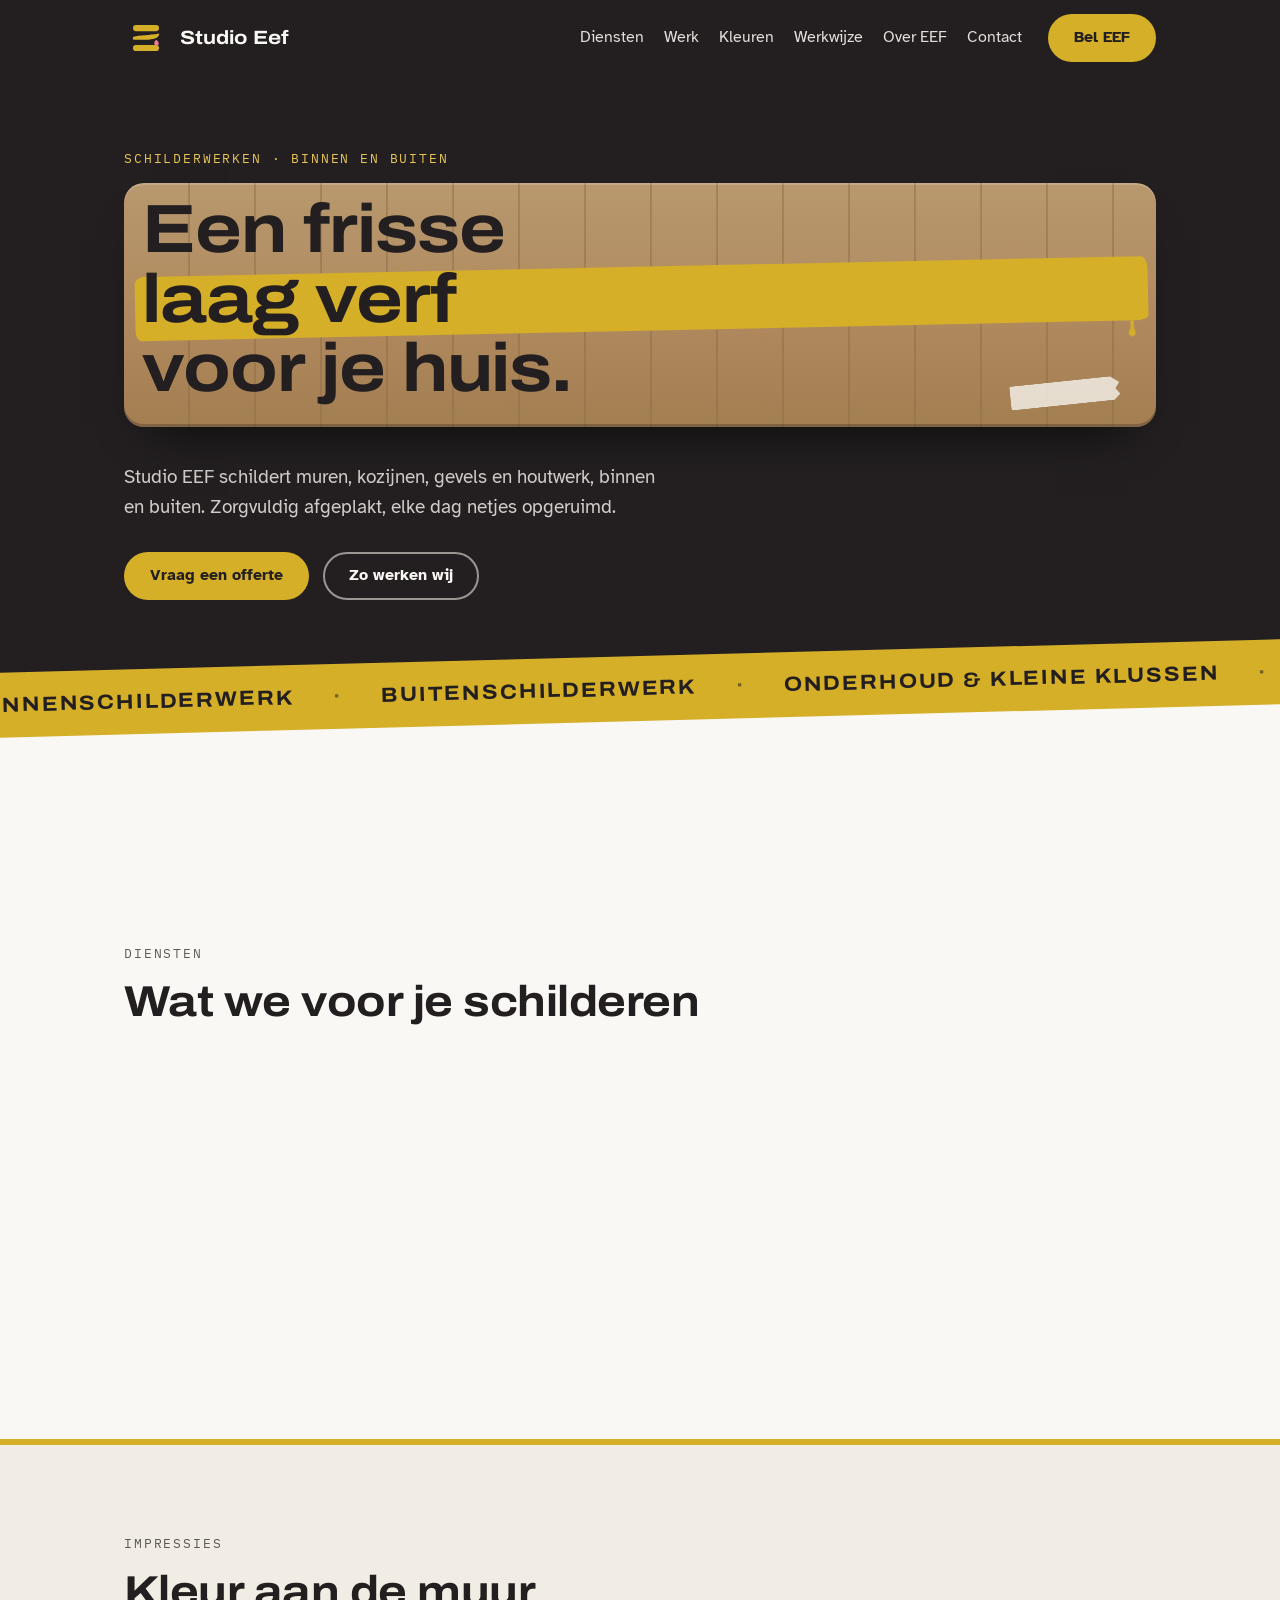
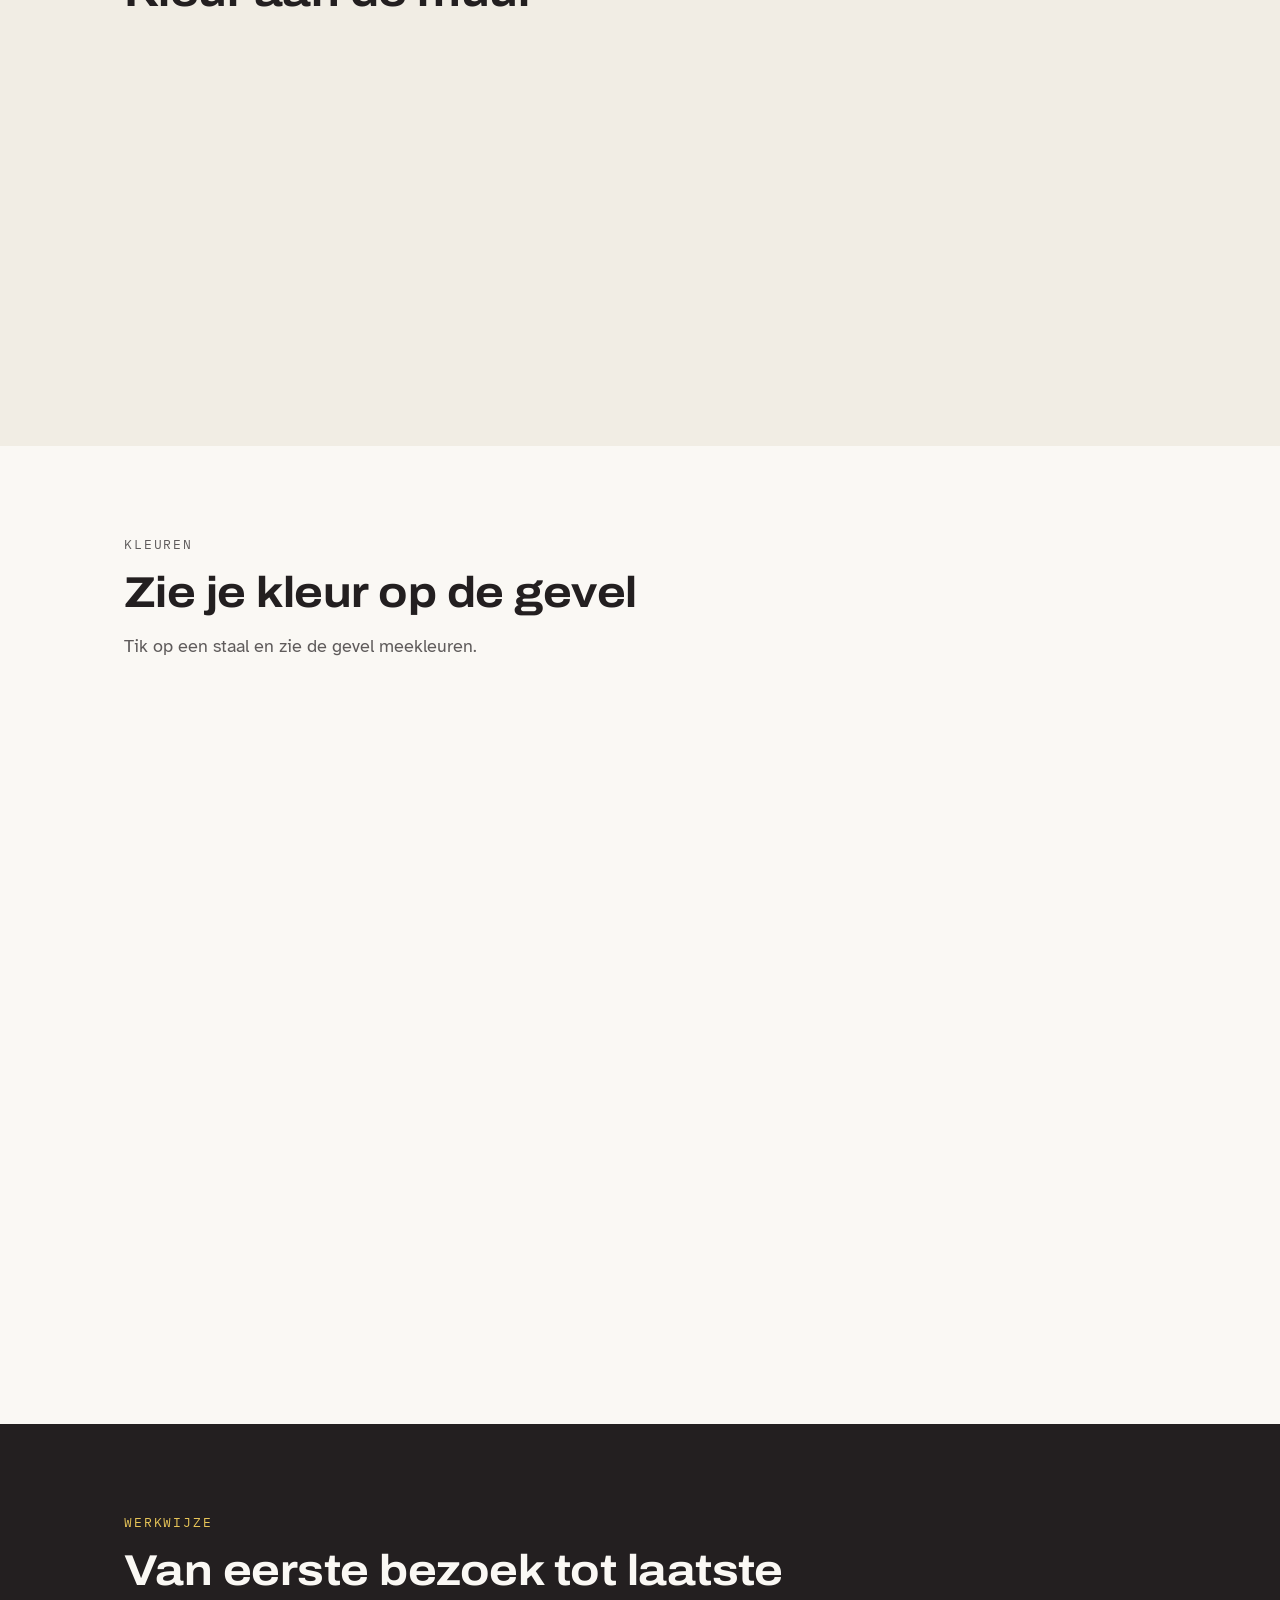
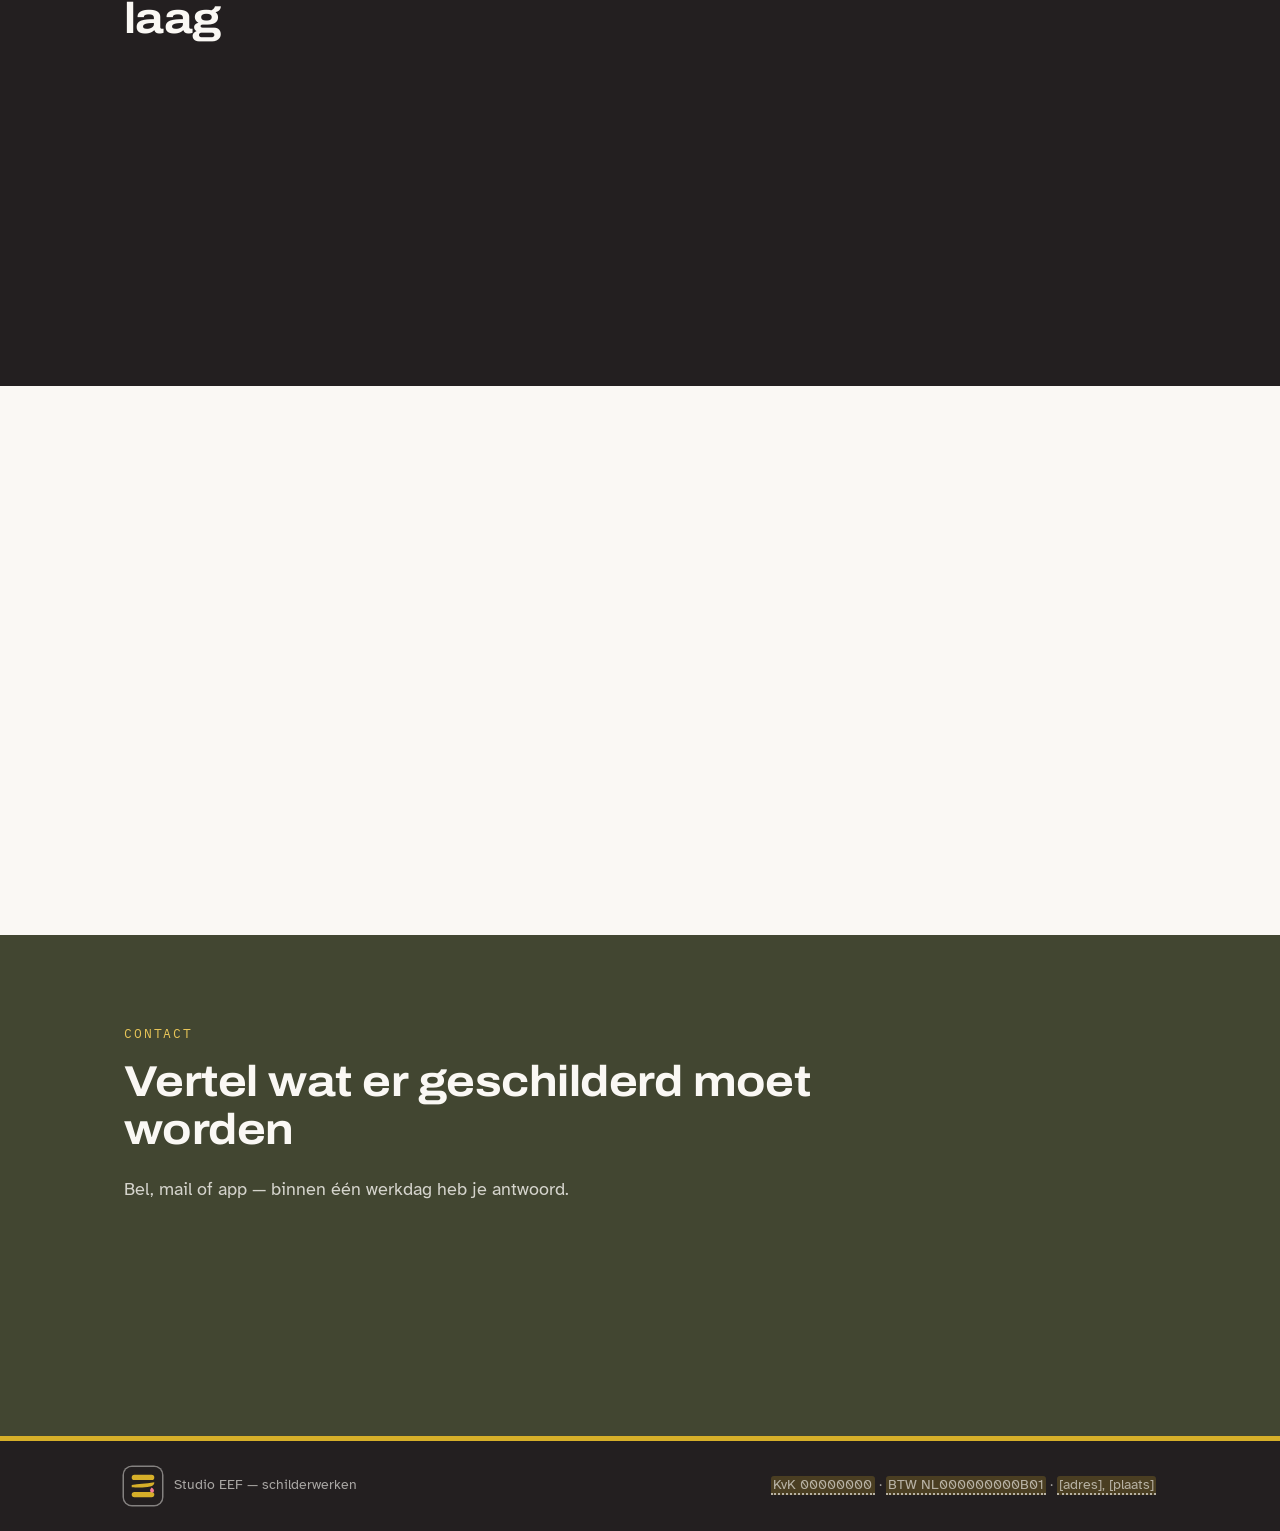
==== index.html @ 57bd441c "Site v2 'Verse verf' (deploy van site/)" ====
﻿<!DOCTYPE html>
<html lang="nl">
<head>
<meta charset="UTF-8">
<meta name="viewport" content="width=device-width, initial-scale=1.0">
<title>Studio EEF — Schilderwerken binnen en buiten</title>
<meta name="description" content="Studio EEF schildert binnen- en buitenschilderwerk en doet onderhoudsklussen. Zorgvuldig afgeplakt, netjes opgeleverd. Vraag een offerte.">
<meta name="theme-color" content="#231F20">
<!-- TODO: placeholdergegevens in de schema.org-data vervangen zodra bekend:
     telephone (+31612345678), email (hallo@studio-eef.nl) en url (www.studio-eef.nl) -->
<script type="application/ld+json">
{
  "@context": "https://schema.org",
  "@type": "PaintingContractor",
  "name": "Studio EEF",
  "description": "Binnen- en buitenschilderwerk en onderhoudsklussen voor je woning.",
  "url": "https://www.studio-eef.nl",
  "telephone": "+31612345678",
  "email": "hallo@studio-eef.nl",
  "areaServed": "NL"
}
</script>
<link rel="icon" type="image/svg+xml" href="assets/favicon.svg">
<link rel="preconnect" href="https://fonts.googleapis.com">
<link rel="preconnect" href="https://fonts.gstatic.com" crossorigin>
<link href="https://fonts.googleapis.com/css2?family=Archivo:wdth,wght@75..125,600;75..125,700&family=Atkinson+Hyperlegible:wght@400;700&family=IBM+Plex+Mono:wght@400;500&display=swap" rel="stylesheet">
<link rel="stylesheet" href="css/style.css">
<script>
/* Bepaalt vóór de eerste paint hoe de hero-signature gaat afspelen:
   geen data-hero = reduced-motion of geen JS → direct de geschilderde eindstand. */
(function () {
  try {
    document.documentElement.classList.add('js-reveal');
    if (window.matchMedia('(prefers-reduced-motion: reduce)').matches) { return; }
    var offsetPath = window.CSS && CSS.supports && CSS.supports('offset-path', 'path("M0 0 L10 10")');
    document.documentElement.setAttribute('data-hero', offsetPath ? 'css' : 'js');
  } catch (e) { /* stil blijven: eindstand tonen */ }
})();
</script>
</head>
<body>
<a class="skip" href="#diensten">Direct naar inhoud</a>

<header class="header">
  <div class="container header-inner">
    <a class="brand" href="#" aria-label="Studio Eef — home">
      <img class="brand-mark" src="assets/favicon.svg" alt="" width="44" height="44">
      <span class="brand-name">Studio Eef</span>
    </a>
    <nav class="nav" aria-label="Hoofdmenu">
      <a href="#diensten">Diensten</a>
      <a href="#werk">Werk</a>
      <a href="#kleuren">Kleuren</a>
      <a href="#werkwijze">Werkwijze</a>
      <a href="#over">Over EEF</a>
      <a href="#contact">Contact</a>
    </nav>
    <details class="menu">
      <summary>Menu<span class="menu-bars" aria-hidden="true"><span></span><span></span></span></summary>
      <nav class="menu-nav" aria-label="Mobiel menu">
        <a href="#diensten">Diensten</a>
        <a href="#werk">Werk</a>
        <a href="#kleuren">Kleuren</a>
        <a href="#werkwijze">Werkwijze</a>
        <a href="#over">Over EEF</a>
        <a href="#contact">Contact</a>
      </nav>
    </details>
    <!-- TODO: telefoonnummer invullen zodra bekend — ook in de JSON-LD bovenaan in de <head> -->
    <a class="btn btn-mosterd" href="tel:0612345678" data-todo="telefoonnummer">Bel EEF</a>
  </div>
</header>

<main>
  <!-- HERO: inkt canvas, houten plank, kwast-signature -->
  <section class="hero">
    <div class="container">
      <p class="eyebrow eyebrow-licht">Schilderwerken &middot; binnen en buiten</p>

      <div class="hero-kunst">
        <!-- het hout: staat er al vóór de kwast komt (substraat, geen animatie).
             De afplaktape rechts sluit de compositie — "zorgvuldig afgeplakt"
             is de kernbelofte uit de copy. -->
        <div class="plank" aria-hidden="true"><span class="tape"></span></div>

        <!-- meetpad voor de kwastslag (JS vult de d; zonder JS ongebruikt) -->
        <svg class="veeg-pad" aria-hidden="true" focusable="false"><path id="veeg-pad-pad" d=""/></svg>

        <h1 class="hero-title">
          <span class="titel-regel">Een frisse</span>
          <span class="titel-regel titel-plank">
            <span class="verfstreek" aria-hidden="true"><span class="glans"></span><svg class="druppel" viewBox="0 0 40 64" aria-hidden="true"><path d="M14 0 h12 v26 c0 2 6 8 6 16 a12 12 0 1 1 -24 0 c0 -8 6 -14 6 -16 Z"/></svg></span>
            <span class="plank-tekst">laag verf</span>
          </span>
          <span class="titel-regel">voor je huis.</span>
        </h1>

        <!-- de getekende kwast: steel + ferrule + mosterd haar -->
        <svg class="kwast" viewBox="0 0 120 200" aria-hidden="true" focusable="false">
          <path class="kwast-steel" d="M 78 16 C 86 30, 90 44, 86 58"/>
          <path class="kwast-ferrule" d="M 83 54 C 87 62, 89 70, 88 78"/>
          <path class="kwast-haar" d="M 86 76 C 92 92, 88 106, 78 122 C 70 135, 62 144, 56 150 C 66 148, 78 140, 86 128 C 94 116, 96 96, 90 78 Z"/>
          <path class="kwast-haren" d="M 84 88 C 86 100, 84 112, 78 124 M 76 96 C 77 106, 75 116, 70 126 M 66 106 C 66 114, 63 122, 59 129"/>
        </svg>
      </div>

      <p class="hero-sub">Studio EEF schildert muren, kozijnen, gevels en houtwerk, binnen en buiten. Zorgvuldig afgeplakt, elke dag netjes opgeruimd.</p>
      <div class="hero-cta">
        <a class="btn btn-mosterd" href="#contact">Vraag een offerte</a>
        <a class="btn btn-ghost" href="#werkwijze">Zo werken wij</a>
      </div>
    </div>
  </section>

  <!-- MARQUEE-BAND: schuin, mosterd, dienstenwoorden (decoratief) -->
  <div class="marquee" aria-hidden="true">
    <div class="marquee-track">
      <span>Binnenschilderwerk</span><span class="marquee-punt">&middot;</span>
      <span>Buitenschilderwerk</span><span class="marquee-punt">&middot;</span>
      <span>Onderhoud &amp; kleine klussen</span><span class="marquee-punt">&middot;</span>
      <span>Binnenschilderwerk</span><span class="marquee-punt">&middot;</span>
      <span>Buitenschilderwerk</span><span class="marquee-punt">&middot;</span>
      <span>Onderhoud &amp; kleine klussen</span><span class="marquee-punt">&middot;</span>
    </div>
    <div class="marquee-track">
      <span>Binnenschilderwerk</span><span class="marquee-punt">&middot;</span>
      <span>Buitenschilderwerk</span><span class="marquee-punt">&middot;</span>
      <span>Onderhoud &amp; kleine klussen</span><span class="marquee-punt">&middot;</span>
      <span>Binnenschilderwerk</span><span class="marquee-punt">&middot;</span>
      <span>Buitenschilderwerk</span><span class="marquee-punt">&middot;</span>
      <span>Onderhoud &amp; kleine klussen</span><span class="marquee-punt">&middot;</span>
    </div>
  </div>

  <!-- TRUSTBAR: drie procesfeiten uit de eigen copy (geen verzonnen cijfers) -->
  <aside class="trustbar" aria-label="Zo werkt Studio EEF">
    <div class="container trustbar-grid">
      <div class="trustbar-item" data-reveal>
        <span class="trustbar-label">Offerte</span>
        <p class="trustbar-feit">Offerte binnen 2 werkdagen</p>
      </div>
      <div class="trustbar-item" data-reveal>
        <span class="trustbar-label">Werkplek</span>
        <p class="trustbar-feit">Elke dag netjes opgeruimd</p>
      </div>
      <div class="trustbar-item" data-reveal>
        <span class="trustbar-label">Aanspreekpunt</span>
        <p class="trustbar-feit">Altijd dezelfde schilder</p>
      </div>
    </div>
  </aside>

  <!-- DIENSTEN als verfstalen -->
  <section class="section" id="diensten">
    <div class="container">
      <p class="eyebrow">Diensten</p>
      <h2 class="section-title">Wat we voor je schilderen</h2>
      <div class="chips">
        <article class="chip" data-reveal>
          <div class="chip-band" style="--band:#D6AF29">
            <span class="chip-code">EEF&#8209;01</span>
          </div>
          <div class="chip-body">
            <h3>Binnenschilderwerk</h3>
            <p>Muren, plafonds, kozijnen en deuren. Van schuren en gronden tot de laatste laag.</p>
          </div>
        </article>
        <article class="chip" data-reveal>
          <div class="chip-band" style="--band:#424631">
            <span class="chip-code">EEF&#8209;02</span>
          </div>
          <div class="chip-body">
            <h3>Buitenschilderwerk</h3>
            <p>Gevels, kozijnen en houtwerk buiten. Weerbestendig en kleurecht &mdash; een laag die jaren meegaat.</p>
          </div>
        </article>
        <article class="chip" data-reveal>
          <div class="chip-band" style="--band:#F37C96">
            <span class="chip-code">EEF&#8209;03</span>
          </div>
          <div class="chip-body">
            <h3>Onderhoud &amp; kleine klussen</h3>
            <p>Vensterbanken, deuren en retouches. Ook als het om &eacute;&eacute;n kozijn of &eacute;&eacute;n muur gaat.</p>
          </div>
        </article>
      </div>
    </div>
  </section>

  <!-- WERK: impressies -->
  <section class="section section-kalk" id="werk">
    <div class="container">
      <p class="eyebrow">Impressies</p>
      <h2 class="section-title">Kleur aan de muur</h2>
      <div class="werk-grid">
        <figure class="werk-card" data-reveal>
          <img src="assets/img/werk-woonkamer.jpg" alt="Woonkamer met vers geschilderde kalkwitte muren en zonnig licht" width="1216" height="832" loading="eager" decoding="async">
          <figcaption>
            <span class="werk-tag">Impressie</span>
            Woonkamer &middot; muren en plafond in kalkwit
          </figcaption>
        </figure>
        <figure class="werk-card" data-reveal>
          <img src="assets/img/werk-gevel.jpg" alt="Rijtjeshuis met vers geschilderde olijfgroene gevel en witte kozijnen" width="1216" height="832" loading="eager" decoding="async">
          <figcaption>
            <span class="werk-tag">Impressie</span>
            Gevel &amp; kozijnen &middot; olijf met wit
          </figcaption>
        </figure>
        <figure class="werk-card" data-reveal>
          <img src="assets/img/werk-detail.jpg" alt="Verfroller brengt een mosterdgele laag aan op een muur" width="1216" height="832" loading="eager" decoding="async">
          <figcaption>
            <span class="werk-tag">Impressie</span>
            Detail &middot; tweede laag in mosterd
          </figcaption>
        </figure>
      </div>
    </div>
  </section>

  <!-- KLEUREN: interactieve gevel -->
  <section class="section" id="kleuren">
    <div class="container">
      <p class="eyebrow">Kleuren</p>
      <h2 class="section-title">Zie je kleur op de gevel</h2>
      <p class="kleuren-sub">Tik op een staal en zie de gevel meekleuren.</p>

      <div class="facade-card" data-reveal>
        <!-- De kaart ís een verfstaal: kopband in de actieve kleur met
             ringgat en geleide naam. data-contrast stuurt de tekstkleur
             van de band (lichte stalen -> inkt, donkere -> papier). -->
        <div class="facade-band" style="--band:#D6AF29">
          <span class="facade-band-label">GEVELSTAAL</span>
          <span class="facade-naam" aria-live="polite">Mosterd</span>
        </div>
        <div class="facade-body">
          <div class="facade-wrap">
            <svg class="facade" viewBox="0 0 640 480" role="img" aria-label="Strakke gevel die meekleurt met de gekozen verfstaal">
              <!-- plat dak met overstek -->
              <rect class="g-dak" x="44" y="44" width="552" height="28" rx="8"/>
              <!-- wand: het grootste vlak, herschildert mee via --staal -->
              <rect class="wand" x="70" y="72" width="500" height="336"/>
              <rect class="g-dakschaduw" x="70" y="72" width="500" height="12"/>
              <!-- raam links: kozijn schildert mee (donkerder tint via overlay) -->
              <rect class="kozijn-vlak" x="110" y="120" width="140" height="216" rx="4"/>
              <rect class="kozijn-tint" x="110" y="120" width="140" height="216" rx="4"/>
              <rect class="ruit" x="126" y="136" width="108" height="184"/>
              <path class="ruit-stijl" d="M180 136 V320"/>
              <rect class="dorpel" x="100" y="336" width="160" height="10" rx="3"/>
              <!-- raam rechts -->
              <rect class="kozijn-vlak" x="290" y="120" width="140" height="216" rx="4"/>
              <rect class="kozijn-tint" x="290" y="120" width="140" height="216" rx="4"/>
              <rect class="ruit" x="306" y="136" width="108" height="184"/>
              <path class="ruit-stijl" d="M360 136 V320"/>
              <rect class="dorpel" x="280" y="336" width="160" height="10" rx="3"/>
              <!-- deurpartij: bovenlicht + deur met paneel en knop -->
              <rect class="bovenlicht" x="470" y="104" width="100" height="26" rx="3"/>
              <rect class="deur-vlak" x="470" y="146" width="100" height="262" rx="4"/>
              <rect class="deur-tint" x="470" y="146" width="100" height="262" rx="4"/>
              <rect class="deur-paneel" x="482" y="158" width="76" height="238" rx="3"/>
              <circle class="knop" cx="553" cy="282" r="6"/>
              <!-- stoep verankert de gevel onderaan -->
              <rect class="stoep" x="44" y="408" width="552" height="28" rx="4"/>
              <path class="stoep-voeg" d="M210 408 v28 M430 408 v28"/>
            </svg>
          </div>
          <div class="swatches" role="group" aria-label="Kies een kleur voor de gevel">
            <button class="swatch" data-color="#F1EDE4" data-contrast="licht" style="--sw:#F1EDE4" aria-pressed="false" aria-label="Kalkwit"><span class="swatch-vlak"></span><span class="swatch-tag">Kalkwit</span></button>
            <button class="swatch" data-color="#D6AF29" data-contrast="licht" style="--sw:#D6AF29" aria-pressed="false" aria-label="Mosterd"><span class="swatch-vlak"></span><span class="swatch-tag">Mosterd</span></button>
            <button class="swatch" data-color="#424631" data-contrast="donker" style="--sw:#424631" aria-pressed="false" aria-label="Olijf"><span class="swatch-vlak"></span><span class="swatch-tag">Olijf</span></button>
            <button class="swatch" data-color="#3E5C76" data-contrast="donker" style="--sw:#3E5C76" aria-pressed="false" aria-label="Houtblauw"><span class="swatch-vlak"></span><span class="swatch-tag">Houtblauw</span></button>
            <button class="swatch" data-color="#F37C96" data-contrast="licht" style="--sw:#F37C96" aria-pressed="false" aria-label="Prima-roze"><span class="swatch-vlak"></span><span class="swatch-tag">Prima-roze</span></button>
            <button class="swatch" data-color="#231F20" data-contrast="donker" style="--sw:#231F20" aria-pressed="false" aria-label="Antraciet"><span class="swatch-vlak"></span><span class="swatch-tag">Antraciet</span></button>
          </div>
          <p class="facade-note">Twijfel je over de kleur? Bij de kennismaking nemen we de verfstalen mee.</p>
        </div>
      </div>
    </div>
  </section>

  <!-- WERKWIJZE: een echte volgorde, dus nummers -->
  <section class="section section-inkt" id="werkwijze">
    <div class="container">
      <p class="eyebrow eyebrow-licht">Werkwijze</p>
      <h2 class="section-title section-title-licht">Van eerste bezoek tot laatste laag</h2>
      <ol class="steps">
        <li data-reveal>
          <span class="step-no">1</span>
          <h3>Kijken</h3>
          <p>We komen langs, bekijken het werk en denken mee over kleur.</p>
        </li>
        <li data-reveal>
          <span class="step-no">2</span>
          <h3>Offerte</h3>
          <p>Binnen twee werkdagen ligt er een heldere offerte voor je klaar. Geen verrassingen achteraf.</p>
        </li>
        <li data-reveal>
          <span class="step-no">3</span>
          <h3>Afplakken</h3>
          <p>We prikken een datum en plakken alles af: vloeren, randen, beslag. We beginnen pas als je huis beschermd is.</p>
        </li>
        <li data-reveal>
          <span class="step-no">4</span>
          <h3>Schilderen</h3>
          <p>Elke laag krijgt de tijd om goed te drogen. Aan het einde van de dag ruimen we alles op.</p>
        </li>
        <li data-reveal>
          <span class="step-no">5</span>
          <h3>Opleveren</h3>
          <p>Samen lopen we het werk na. Ben je tevreden? Dan pas zijn we klaar.</p>
        </li>
      </ol>
    </div>
  </section>

  <!-- OVER -->
  <section class="section" id="over">
    <div class="container over-grid">
      <div class="over-logo" data-reveal>
        <img src="assets/logo.svg" alt="Studio Eef — logo met kwastveeg" width="440" height="120">
        <div class="over-kleuren" aria-hidden="true">
          <span style="--k:#231F20"></span>
          <span style="--k:#424631"></span>
          <span style="--k:#D6AF29"></span>
          <span style="--k:#F37C96"></span>
        </div>
        <p class="over-kleuren-caption">onze vier kleuren</p>
      </div>
      <div class="over-copy" data-reveal>
        <p class="eyebrow">Over EEF</p>
        <h2 class="section-title">Een schilder die je huis behandelt alsof het zijn eigen huis is</h2>
        <div class="over-text">
          <!-- TODO: eigenaar, werkgebied en ervaring invullen -->
          <p>Studio EEF is een klein schildersbedrijf. Van de eerste afspraak tot de laatste kwaststreek heb je altijd met dezelfde schilder te maken.</p>
          <!-- TODO: werkgebied invullen zodra bekend -->
          <p>We werken in en om <strong class="todo" title="Placeholder — nog in te vullen">[plaats + regio]</strong>. Ook klussen waar anderen het bijltje erbij neerleggen &mdash; &eacute;&eacute;n kozijn, een trappenhuis, een tuinhek dat al jaren wacht &mdash; pakken we gewoon aan.</p>
        </div>
      </div>
    </div>
  </section>

  <!-- CONTACT -->
  <section class="section section-olijf" id="contact">
    <div class="container">
      <p class="eyebrow eyebrow-licht">Contact</p>
      <h2 class="section-title section-title-licht">Vertel wat er geschilderd moet worden</h2>
      <p class="contact-sub">Bel, mail of app &mdash; binnen &eacute;&eacute;n werkdag heb je antwoord.</p>
      <div class="contact-actions">
        <!-- TODO: echte gegevens invullen (href én zichtbare tekst) — gemarkeerd met class="todo" -->
        <a class="contact-card" data-reveal href="tel:0612345678" data-todo="telefoonnummer">
          <span class="contact-label">Bel</span>
          <span class="contact-value todo" title="Placeholder — nog in te vullen">06 12 34 56 78</span>
        </a>
        <a class="contact-card" data-reveal href="mailto:hallo@studio-eef.nl" data-todo="e-mailadres">
          <span class="contact-label">Mail</span>
          <span class="contact-value todo" title="Placeholder — nog in te vullen">hallo@studio-eef.nl</span>
        </a>
        <a class="contact-card" data-reveal href="https://wa.me/31612345678" target="_blank" rel="noopener" data-todo="whatsapp-nummer (staat in de link)">
          <span class="contact-label">App</span>
          <span class="contact-value todo" title="Placeholder — het nummer zit in de link">Stuur een appje</span>
        </a>
      </div>
    </div>
  </section>
</main>

<footer class="footer">
  <div class="container footer-inner">
    <div class="footer-brand">
      <img class="footer-mark" src="assets/favicon.svg" alt="" width="38" height="38">
      <span>Studio EEF &mdash; schilderwerken</span>
    </div>
    <!-- TODO: KvK, BTW en adres invullen (gemarkeerd met class="todo") -->
    <span><span class="todo" title="Placeholder — nog in te vullen">KvK 00000000</span> &middot; <span class="todo" title="Placeholder — nog in te vullen">BTW NL000000000B01</span> &middot; <span class="todo" title="Placeholder — nog in te vullen">[adres], [plaats]</span></span>
  </div>
</footer>

<!-- MOBIELE CTA-BALK: alleen <=640px; verdwijnt zodra #contact in beeld is -->
<div class="mobiel-cta" aria-label="Snelle acties">
  <!-- TODO: telefoonnummer invullen zodra bekend — zelfde placeholder als de header-knop -->
  <a class="mobiel-cta-knop mobiel-cta-bel" href="tel:0612345678" data-todo="telefoonnummer">Bel</a>
  <a class="mobiel-cta-knop mobiel-cta-offerte" href="#contact">Offerte</a>
</div>

<script src="js/main.js" defer></script>
</body>
</html>
---- css/style.css ----
﻿/* ============================================================
   Studio EEF — v2 "Verse verf"
   Inkt/olijf als canvas, mosterd als verse verf, roze accent.
   Beweging = verf: één signature (kwast over hout), verder
   restraint. Alleen transform / opacity / clip-path animeren.
   ============================================================ */

:root {
  /* huisstijl — vijf verplichte tokens */
  --olijf: #424631;
  --mosterd: #D6AF29;
  --roze: #F37C96;
  --inkt: #231F20;
  --papier: #FAF8F4;

  /* materiaaltinten (nooit als accentkleur) */
  --gold-soft: #E8C558;   /* mosterd voor kleine tekst op donker: 9,7:1 op inkt */
  --kalkwit: #F1EDE4;
  --houtblauw: #3E5C76;
  --hout: #B08A5E;        /* hero-plank; inkt erop: 5,2:1 (AA groot) */
  --hout-donker: #8F6D46;

  /* afgeleiden */
  --inkt-diep: #1B1819;   /* header bij scrollen, menu-panel */
  --lijn: rgba(35, 31, 32, 0.14);
  --lijn-licht: rgba(250, 248, 244, 0.2);
  --zacht: rgba(35, 31, 32, 0.72);
  --zacht-licht: rgba(250, 248, 244, 0.8);
  --mosterd-tint: rgba(214, 175, 41, 0.22); /* TODO-halo */

  /* typografie */
  --font-display: "Archivo", system-ui, sans-serif;
  --font-body: "Atkinson Hyperlegible", system-ui, sans-serif;
  --font-mono: "IBM Plex Mono", ui-monospace, monospace;

  /* vorm */
  --radius: 18px;
  --radius-soft: 14px;
  --header-h: 76px;

  /* motion */
  --ease-out: cubic-bezier(0.23, 1, 0.32, 1);
  --ease-in-out: cubic-bezier(0.77, 0, 0.175, 1);
  --veeg-duur: 2.2s;      /* één slag: 1,8–2,4s volgens de brief */
  --veeg-start: 0.25s;    /* korte beat na de fonts */
}

* { box-sizing: border-box; }

html { scroll-behavior: smooth; }

/* ankers niet onder de sticky header laten verdwijnen */
section[id], footer[id] { scroll-margin-top: calc(var(--header-h) + 12px); }

body {
  margin: 0;
  background: var(--papier);
  color: var(--inkt);
  font-family: var(--font-body);
  font-size: 1.0625rem;
  line-height: 1.6;
}

::selection { background: var(--mosterd); color: var(--inkt); }

.container {
  max-width: 1080px;
  margin-inline: auto;
  padding-inline: 24px;
}

/* ---------- toegankelijkheid ---------- */

.skip {
  position: absolute;
  left: -999px;
  top: 12px;
  background: var(--mosterd);
  color: var(--inkt);
  padding: 10px 16px;
  border-radius: 10px;
  z-index: 100;
  font-weight: 700;
  text-decoration: none;
}
.skip:focus { left: 12px; }

/* currentColor: inkt op lichte secties, papier op donkere — altijd zichtbaar */
:focus-visible {
  outline: 3px solid currentColor;
  outline-offset: 2px;
  border-radius: 4px;
}

/* ---------- TODO-markering ----------
   Subtiele mosterthalo + stippellijn op placeholders die de
   eigenaar nog moet invullen. Zoek op class="todo" of TODO in
   index.html. Na invullen: class weghalen. */
.todo {
  background: var(--mosterd-tint);
  border-bottom: 2px dotted currentColor;
  border-radius: 3px 3px 0 0;
  padding: 0 0.15em;
  cursor: help;
}

/* ---------- knoppen ---------- */

.btn {
  display: inline-flex;
  align-items: center;
  justify-content: center;
  font-family: var(--font-body);
  font-weight: 700;
  font-size: 1rem;
  line-height: 1.2;
  text-decoration: none;
  padding: 12px 24px;
  border-radius: 999px;
  border: 2px solid transparent;
  cursor: pointer;
  transition:
    transform 160ms var(--ease-out),
    background-color 160ms var(--ease-out),
    border-color 160ms var(--ease-out),
    color 160ms var(--ease-out);
}
.btn:active { transform: scale(0.97); }

.btn-mosterd {
  background: var(--mosterd);
  color: var(--inkt);
}
.btn-mosterd:focus-visible {
  outline-color: var(--inkt);
}

.btn-ghost {
  border-color: rgba(250, 248, 244, 0.55);
  color: var(--papier);
}
.btn-ghost:focus-visible {
  outline-color: var(--papier);
}

/* ---------- header (sticky, inkt) ---------- */

.header {
  position: sticky;
  top: 0;
  z-index: 50;
  background: var(--inkt);
  transition:
    background-color 250ms var(--ease-out),
    box-shadow 250ms var(--ease-out);
}

/* bij scrollen subtiel compacter/donkerder: alleen kleur + transform */
.header.scrolled {
  background: var(--inkt-diep);
  box-shadow: 0 1px 0 rgba(250, 248, 244, 0.08), 0 14px 30px -22px rgba(0, 0, 0, 0.8);
}

.header-inner {
  display: flex;
  align-items: center;
  gap: 26px;
  padding-block: 14px;
  min-height: var(--header-h);
}

.brand {
  display: flex;
  align-items: center;
  gap: 12px;
  text-decoration: none;
  color: var(--papier);
  margin-right: auto;
}

.brand-mark {
  width: 44px;
  height: 44px;
  display: block;
  transition: transform 250ms var(--ease-out);
}
.header.scrolled .brand-mark { transform: scale(0.86); }

.brand-name {
  font-family: var(--font-display);
  font-stretch: 115%;
  font-weight: 700;
  font-size: 1.2rem;
  letter-spacing: 0.005em;
}

/* nav-onderstreep = kwastveeg die van links opbouwt */
.nav { display: flex; gap: 20px; }

.nav a {
  position: relative;
  color: rgba(250, 248, 244, 0.88);
  text-decoration: none;
  font-weight: 400;
  font-size: 1rem;
  white-space: nowrap;
  padding-block: 4px;
}
.nav a::after {
  content: "";
  position: absolute;
  left: 0;
  right: 0;
  bottom: -2px;
  height: 3px;
  border-radius: 2px;
  background: var(--mosterd);
  transform: scaleX(0);
  transform-origin: left center;
  transition: transform 200ms var(--ease-out);
}
.nav a:focus-visible { color: var(--papier); }
.nav a:focus-visible::after { transform: scaleX(1); }

/* ---------- mobiel menu (≤900px) ---------- */

.menu {
  display: none;
  position: relative;
  margin-left: auto;
}

.menu summary {
  list-style: none;
  cursor: pointer;
  font-weight: 700;
  color: var(--papier);
  border: 2px solid rgba(250, 248, 244, 0.6);
  border-radius: 999px;
  padding: 9px 18px;
  user-select: none;
  display: inline-flex;
  align-items: center;
  gap: 10px;
}
.menu summary::-webkit-details-marker { display: none; }

.menu-bars {
  display: inline-flex;
  flex-direction: column;
  justify-content: center;
  gap: 5px;
  width: 16px;
}
.menu-bars span {
  display: block;
  height: 2px;
  border-radius: 2px;
  background: var(--papier);
  transition: transform 220ms var(--ease-in-out);
}
.menu[open] .menu-bars span:first-child { transform: translateY(3.5px) rotate(45deg); }
.menu[open] .menu-bars span:last-child { transform: translateY(-3.5px) rotate(-45deg); }

.menu-nav {
  position: absolute;
  right: 0;
  top: calc(100% + 10px);
  z-index: 60;
  background: var(--inkt-diep);
  border: 1px solid var(--lijn-licht);
  border-radius: 16px;
  box-shadow: 0 22px 44px -24px rgba(0, 0, 0, 0.85);
  display: flex;
  flex-direction: column;
  min-width: 210px;
  padding: 8px;
}

.menu-nav a {
  color: var(--papier);
  text-decoration: none;
  font-weight: 700;
  padding: 11px 14px;
  border-radius: 10px;
}

.menu[open] .menu-nav { animation: menu-in 180ms var(--ease-out); }

@keyframes menu-in {
  from { opacity: 0; transform: translateY(-6px); }
  to { opacity: 1; transform: none; }
}

/* ---------- hero: inkt canvas + hout + kwast-signature ---------- */

.hero {
  background: var(--inkt);
  color: var(--papier);
  padding-block: 72px 96px;
  overflow: hidden; /* de kwast exit rechts, geen scrollbar */
}

.hero .container { position: relative; }

.eyebrow {
  font-family: var(--font-mono);
  font-size: 0.82rem;
  letter-spacing: 0.14em;
  text-transform: uppercase;
  color: var(--zacht);
  margin: 0 0 14px;
}
.eyebrow-licht { color: var(--gold-soft); }

/* het hout: volwassen breed, lamellen als strakke nering */
.plank {
  position: absolute;
  inset: 0;
  border-radius: calc(var(--radius) * 1.1);
  background:
    repeating-linear-gradient(
      90deg,
      rgba(143, 109, 70, 0) 0 64px,
      rgba(143, 109, 70, 0.5) 64px 66px
    ),
    linear-gradient(180deg, #B8986E 0%, var(--hout) 55%, #A37E51 100%);
  box-shadow:
    inset 0 2px 0 rgba(250, 248, 244, 0.18),
    inset 0 -3px 0 rgba(35, 31, 32, 0.28),
    0 26px 48px -30px rgba(0, 0, 0, 0.9);
  pointer-events: none;
}

/* afplaktape: sluit de compositie rechts — materiaal, geen verf */
.tape {
  position: absolute;
  right: 3.5%;
  bottom: 9%;
  width: clamp(56px, 11vw, 110px);
  height: 24px;
  background: rgba(241, 237, 228, 0.85);
  border-radius: 2px;
  box-shadow: 0 2px 5px rgba(35, 31, 32, 0.28);
  transform: rotate(-6deg);
  /* gescheurde rechterrand, alsof hij met de hand is afgescheurd */
  clip-path: polygon(0 0, 92% 0, 100% 28%, 96% 52%, 100% 76%, 94% 100%, 0 100%);
}
/* de kop zelf: strak op de plank, wiped in met de kwast mee */
.hero-kunst {
  position: relative;
  margin-block: 10px 36px;
}

.hero-title {
  position: relative;
  z-index: 1;
  margin: 0;
  padding: 0.18em 0.26em 0.34em;
  font-family: var(--font-display);
  font-stretch: 115%;
  font-weight: 700;
  font-size: clamp(2.8rem, 3.2vw + 1.7rem, 5.5rem);
  line-height: 1.02;
  letter-spacing: -0.015em;
  color: var(--inkt); /* 5,2:1 op hout (AA groot); 7,8:1 op mosterd */
}

.titel-regel { display: block; }

/* de geschilderde middenregel: mosterd streek mét druppel */
.titel-plank { position: relative; white-space: nowrap; }

.verfstreek {
  position: absolute;
  z-index: 0;
  left: -0.1em;
  right: -0.14em;
  top: 50%;
  height: 0.94em;
  transform: translateY(-52%) rotate(-1.2deg);
  background: var(--mosterd);
  /* licht onregelmatige hoeken: met de hand geschilderd, geen machine-balk */
  border-radius: 0.16em 0.1em 0.18em 0.08em / 0.1em 0.18em 0.08em 0.16em;
}

.plank-tekst { position: relative; z-index: 1; }

/* druppel hangt aan de rechterkant van de streek */
.druppel {
  position: absolute;
  right: 0.16em;
  bottom: -0.3em;
  width: 0.16em;
  height: 0.34em;
  fill: var(--mosterd);
  transform-origin: top center;
}

/* natte-glans-sheen: eenmalig ná de slag, transform+opacity only */
.glans {
  position: absolute;
  inset: 0;
  border-radius: inherit;
  overflow: hidden;
  pointer-events: none;
}
.glans::before {
  content: "";
  position: absolute;
  top: 0;
  bottom: 0;
  left: -45%;
  width: 38%;
  background: linear-gradient(
    100deg,
    rgba(250, 248, 244, 0) 0%,
    rgba(250, 248, 244, 0.42) 50%,
    rgba(250, 248, 244, 0) 100%
  );
  transform: translateX(-160%);
  opacity: 0;
}

.hero-sub {
  font-size: 1.2rem;
  line-height: 1.55;
  max-width: 34rem;
  margin: 0 0 30px;
  color: var(--zacht-licht);
}

.hero-cta { display: flex; gap: 14px; flex-wrap: wrap; }

/* ---------- de kwast (getekend: steel + ferrule + haar) ---------- */

.kwast {
  position: absolute;
  left: 0;
  top: 0;
  z-index: 3;
  width: clamp(64px, 8vw, 104px);
  height: auto;
  overflow: visible;
  pointer-events: none;
  opacity: 0; /* alleen zichtbaar tijdens de slag */
  offset-anchor: 47% 75%; /* de haarpunt volgt het pad */
  offset-rotate: auto;
}

.kwast-steel {
  fill: none;
  stroke: var(--kalkwit);
  stroke-width: 9;
  stroke-linecap: round;
}
.kwast-ferrule {
  fill: none;
  stroke: var(--houtblauw);
  stroke-width: 13;
  stroke-linecap: round;
}
.kwast-haar { fill: var(--mosterd); }
.kwast-haren {
  fill: none;
  stroke: rgba(35, 31, 32, 0.55);
  stroke-width: 2.5;
  stroke-linecap: round;
}

/* meetpad voor de kwastslag — onzichtbaar, alleen geometrie voor JS */
.veeg-pad {
  position: absolute;
  width: 0;
  height: 0;
  overflow: hidden;
}

/* ---------- hero-signature: states
   Volgorde: géén data-hero (reduced motion / geen JS) = eindstand.
   data-hero zet de beginsituatie pas nadat besloten is dat er
   géanimeerd gaat worden; .speelt start de CSS-animaties. ------ */

html[data-hero] .kwast { will-change: transform, opacity; }

html[data-hero] .hero-title {
  clip-path: inset(0 100% 0 0);
}

html[data-hero="css"] .hero-kunst.speelt .kwast {
  animation: kwast-veeg var(--veeg-duur) var(--ease-in-out) var(--veeg-start) both;
}

html[data-hero="css"] .hero-kunst.speelt .hero-title {
  animation: titel-wipe var(--veeg-duur) var(--ease-in-out) var(--veeg-start) both;
}

html[data-hero] .hero-kunst.speelt .glans::before {
  animation: glans-sheen 1.1s var(--ease-in-out) calc(var(--veeg-start) + var(--veeg-duur) + 0.25s) both;
}

html[data-hero] .hero-kunst.speelt .druppel {
  animation: druppel-zakt 650ms var(--ease-out) calc(var(--veeg-start) + var(--veeg-duur) + 0.4s) both;
}

/* de slag zelf: offset-distance + opacity in één tijdlijn,
   zodat reis en fade nooit uit de pas lopen */
@keyframes kwast-veeg {
  0% { offset-distance: 0%; opacity: 0; }
  6% { opacity: 1; }
  86% { opacity: 1; }
  100% { offset-distance: 100%; opacity: 0; }
}

/* de wipe: synchroon met de kwast (zelfde duur + curve + start) */
@keyframes titel-wipe {
  from { clip-path: inset(0 100% 0 0); }
  to { clip-path: inset(0 0 0 0); }
}

@keyframes glans-sheen {
  0% { transform: translateX(-160%); opacity: 0; }
  18% { opacity: 0.9; }
  82% { opacity: 0.9; }
  100% { transform: translateX(560%); opacity: 0; }
}

@keyframes druppel-zakt {
  from { transform: scaleY(0.55); }
  to { transform: scaleY(1.06); }
}

/* ---------- marquee-band: schuin, mosterd, constant -> linear ---------- */

.marquee {
  position: relative;
  z-index: 2;
  display: flex;
  overflow: hidden;
  background: var(--mosterd);
  color: var(--inkt);
  padding-block: 16px;
  width: 104vw;
  margin: -40px 0 46px -2vw;
  transform: rotate(-1.5deg);
  font-family: var(--font-display);
  font-stretch: 112%;
  font-weight: 700;
  font-size: clamp(1.05rem, 1.6vw, 1.35rem);
  letter-spacing: 0.09em;
  text-transform: uppercase;
  user-select: none;
}

.marquee-track {
  flex: none;
  display: flex;
  align-items: center;
  gap: 2.4rem;
  padding-right: 2.4rem;
  white-space: nowrap;
  animation: marquee-schuif 32s linear infinite;
}

.marquee-punt { color: var(--inkt); opacity: 0.55; }

@keyframes marquee-schuif {
  to { transform: translateX(-100%); }
}

/* ---------- trustbar: drie procesfeiten (statisch, geen cijfers-verzinwerk) ---------- */

.trustbar {
  background: var(--papier);
  padding-block: 42px 0;
}

.trustbar-grid {
  display: grid;
  grid-template-columns: repeat(3, 1fr);
  gap: 28px;
}

.trustbar-item {
  border-left: 3px solid var(--mosterd);
  padding-left: 16px;
}

.trustbar-label {
  display: block;
  font-family: var(--font-mono);
  font-size: 0.72rem;
  letter-spacing: 0.14em;
  text-transform: uppercase;
  color: var(--zacht);
  margin-bottom: 6px;
}

.trustbar-feit {
  margin: 0;
  font-weight: 700;
  font-size: 1.02rem;
  line-height: 1.35;
  color: var(--inkt);
}

/* ---------- scroll-reveals: verf-wipe bij scroll-in ----------
   Initial hidden alléén onder html.js-reveal (door JS gezet) —
   zonder JS of bij falen is alles gewoon zichtbaar. One-shot via
   IntersectionObserver + unobserve; geen loops, geen dashoffset. */

/* NB: transitie (460ms) + maximale stagger (240ms) blijft onder de
   ~700ms, zodat ook full-page captures (viewport = paginahoogte,
   IO vuurt meteen) de reveals altijd netjes afronden. */
html.js-reveal [data-reveal] {
  clip-path: inset(0 100% 0 0);
  transition: clip-path 460ms var(--ease-out);
}

html.js-reveal [data-reveal].zichtbaar {
  clip-path: inset(0 0 0 0);
}

/* korte stagger per groep (30–80ms): rustige cascade */
html.js-reveal .chips > :nth-child(2),
html.js-reveal .werk-grid > :nth-child(2),
html.js-reveal .trustbar-grid > :nth-child(2),
html.js-reveal .contact-actions > :nth-child(2),
html.js-reveal .steps > :nth-child(2) { transition-delay: 60ms; }

html.js-reveal .chips > :nth-child(3),
html.js-reveal .werk-grid > :nth-child(3),
html.js-reveal .trustbar-grid > :nth-child(3),
html.js-reveal .contact-actions > :nth-child(3),
html.js-reveal .steps > :nth-child(3) { transition-delay: 120ms; }

html.js-reveal .steps > :nth-child(4) { transition-delay: 180ms; }
html.js-reveal .steps > :nth-child(5) { transition-delay: 240ms; }

/* ---------- sectie-basis ---------- */

.section { padding-block: 88px; }

.section-inkt { background: var(--inkt); color: var(--papier); }
.section-olijf { background: var(--olijf); color: var(--papier); }
.section-kalk {
  background: var(--kalkwit);
  border-top: 6px solid var(--mosterd); /* vette mosterd-divisie */
}

.section-title {
  font-family: var(--font-display);
  font-stretch: 112%;
  font-weight: 700;
  font-size: clamp(1.9rem, 2.6vw + 0.8rem, 2.7rem);
  line-height: 1.1;
  letter-spacing: -0.012em;
  margin: 0 0 42px;
  max-width: 24ch;
}
.section-title-licht { color: var(--papier); }

/* ---------- diensten als verfstalen ---------- */

.chips {
  display: grid;
  grid-template-columns: repeat(3, 1fr);
  gap: 26px;
}

.chip {
  background: var(--papier);
  border: 1px solid var(--lijn);
  border-radius: var(--radius);
  overflow: hidden;
  transition: transform 180ms var(--ease-out), box-shadow 180ms var(--ease-out);
}

.chip-band {
  --band: var(--mosterd);
  background: var(--band);
  height: 96px;
  display: flex;
  align-items: flex-end;
  justify-content: flex-end; /* EEF-code rechtsonder, ringgat linksboven */
  padding: 14px 16px;
  position: relative;
}
/* ringgat van een echte verfstaal */
.chip-band::before {
  content: "";
  position: absolute;
  top: 12px;
  left: 12px;
  width: 14px;
  height: 14px;
  border-radius: 50%;
  background: var(--papier);
  border: 2px solid rgba(35, 31, 32, 0.35);
}

.chip-code {
  font-family: var(--font-mono);
  font-size: 0.8rem;
  letter-spacing: 0.1em;
  color: var(--inkt);
  background: rgba(250, 248, 244, 0.92);
  padding: 3px 10px;
  border-radius: 999px;
}

.chip-body { padding: 20px 22px 26px; }

.chip-body h3 {
  font-family: var(--font-display);
  font-stretch: 112%;
  font-weight: 700;
  font-size: 1.3rem;
  line-height: 1.2;
  min-height: 2.6em; /* gelijke startpositie voor de paragrafen */
  margin: 0 0 10px;
}
.chip-body p { margin: 0; color: var(--zacht); font-size: 0.98rem; }

/* ---------- werk / impressies ---------- */

.werk-grid {
  display: grid;
  grid-template-columns: repeat(3, 1fr);
  gap: 26px;
}

.werk-card {
  margin: 0;
  background: var(--papier);
  border: 1px solid var(--lijn);
  border-radius: var(--radius);
  overflow: hidden;
  display: flex;
  flex-direction: column;
  transition: transform 180ms var(--ease-out), box-shadow 180ms var(--ease-out);
}

.werk-card img {
  display: block;
  width: 100%;
  height: auto;
}

.werk-card figcaption {
  display: flex;
  align-items: center;
  gap: 10px;
  padding: 14px 18px;
  font-size: 0.92rem;
  color: var(--zacht);
  border-top: 1px solid var(--lijn);
}

.werk-tag {
  font-family: var(--font-mono);
  font-size: 0.72rem;
  letter-spacing: 0.1em;
  text-transform: uppercase;
  color: var(--olijf);
  border: 1.5px solid var(--olijf);
  border-radius: 999px;
  padding: 2px 10px;
  white-space: nowrap;
}

/* ---------- kleuren: interactieve gevel ---------- */

.kleuren-sub {
  font-size: 1.1rem;
  margin: -26px 0 30px;
  color: var(--zacht);
}

.facade-card {
  background: var(--papier);
  border: 1px solid var(--lijn);
  border-radius: 20px;
  overflow: hidden;
  box-shadow: 0 22px 44px -32px rgba(35, 31, 32, 0.45);
}

.facade-band {
  --band: var(--mosterd);
  background: var(--band);
  min-height: 84px;
  display: flex;
  flex-direction: column;
  justify-content: center;
  gap: 3px;
  padding: 14px 22px 14px 42px;
  position: relative;
  color: var(--inkt);
  transition: background-color 450ms var(--ease-out), color 450ms var(--ease-out);
}
.facade-band::before {
  content: "";
  position: absolute;
  top: 50%;
  left: 15px;
  transform: translateY(-50%);
  width: 14px;
  height: 14px;
  border-radius: 50%;
  background: var(--papier);
  border: 1.5px solid rgba(35, 31, 32, 0.35);
  box-shadow: inset 0 2px 2px rgba(35, 31, 32, 0.3);
}
.facade-band--donker { color: var(--papier); }

.facade-band-label {
  font-family: var(--font-mono);
  font-size: 0.68rem;
  letter-spacing: 0.2em;
  text-transform: uppercase;
  opacity: 0.82;
}

.facade-naam {
  font-family: var(--font-display);
  font-stretch: 112%;
  font-weight: 700;
  font-size: clamp(1.25rem, 2vw, 1.5rem);
  line-height: 1.08;
  letter-spacing: -0.01em;
}

.facade-body { padding: 16px 18px 20px; }
.facade-wrap { display: flex; justify-content: center; }

.facade { width: 100%; max-width: 560px; height: auto; display: block; }

/* strakke gevel-outline: lijnwerk inkt op papier; wand, kozijnen en
   deur schilderen alle mee met --staal (kozijn/deur donkerder via
   tint-overlay), fill-transition ±450ms als state indication */
.g-dak { fill: var(--inkt); }
.g-dakschaduw { fill: rgba(35, 31, 32, 0.16); }

.wand,
.kozijn-vlak,
.deur-vlak {
  fill: var(--staal, var(--mosterd));
  stroke: var(--inkt);
  stroke-width: 3;
  transition: fill 450ms var(--ease-out);
}

.kozijn-tint { fill: rgba(35, 31, 32, 0.22); pointer-events: none; }
.deur-tint { fill: rgba(35, 31, 32, 0.34); pointer-events: none; }

.ruit { fill: var(--kalkwit); stroke: rgba(35, 31, 32, 0.4); stroke-width: 2; }
.ruit-stijl { fill: none; stroke: rgba(35, 31, 32, 0.4); stroke-width: 2; }
.dorpel { fill: var(--papier); stroke: var(--inkt); stroke-width: 2; }

.bovenlicht { fill: var(--kalkwit); stroke: var(--inkt); stroke-width: 3; }
.deur-paneel { fill: none; stroke: var(--kalkwit); stroke-width: 3; }
.knop { fill: var(--kalkwit); }

.stoep { fill: var(--papier); stroke: var(--inkt); stroke-width: 3; }
.stoep-voeg { fill: none; stroke: rgba(35, 31, 32, 0.25); stroke-width: 2; }

.swatches {
  display: grid;
  grid-template-columns: repeat(6, 1fr);
  gap: 10px;
  margin-top: 12px;
}

.swatch {
  --sw: var(--mosterd);
  appearance: none;
  background: none;
  border: none;
  padding: 0;
  margin: 0;
  cursor: pointer;
  display: flex;
  flex-direction: column;
  align-items: stretch;
  gap: 6px;
  min-width: 0;
}

.swatch-vlak {
  display: block;
  width: 100%;
  height: 36px;
  border-radius: 10px;
  background: var(--sw);
  border: 2px solid rgba(35, 31, 32, 0.25);
  transition: transform 140ms var(--ease-out), border-color 140ms var(--ease-out), box-shadow 140ms var(--ease-out);
}
.swatch[aria-pressed="true"] .swatch-vlak {
  border-color: var(--inkt);
  box-shadow: 0 0 0 3px var(--papier), 0 0 0 5px var(--inkt);
}

.swatch-tag {
  font-family: var(--font-mono);
  font-size: 0.66rem;
  line-height: 1.25;
  color: var(--zacht);
  text-align: center;
  transition: color 140ms var(--ease-out);
}
.swatch[aria-pressed="true"] .swatch-tag { color: var(--inkt); font-weight: 500; }

.facade-note {
  font-size: 0.9rem;
  color: var(--zacht);
  margin: 14px 0 0;
}

/* ---------- werkwijze (inkt, genummerd) ---------- */

.steps {
  list-style: none;
  margin: 0;
  padding: 0;
  display: grid;
  grid-template-columns: repeat(5, 1fr);
  gap: 30px 26px;
}

.steps li { position: relative; }

.step-no {
  font-family: var(--font-mono);
  font-size: 0.95rem;
  font-weight: 500;
  display: inline-flex;
  align-items: center;
  justify-content: center;
  width: 44px;
  height: 44px;
  border-radius: 50%;
  background: var(--mosterd); /* inkt op mosterd: 7,8:1 */
  color: var(--inkt);
  margin-bottom: 14px;
}

.steps h3 {
  font-family: var(--font-display);
  font-stretch: 112%;
  font-weight: 700;
  font-size: 1.15rem;
  margin: 0 0 8px;
}
.steps p { margin: 0; font-size: 0.95rem; line-height: 1.55; color: var(--zacht-licht); }

/* ---------- over ---------- */

.over-grid {
  display: grid;
  grid-template-columns: auto 1fr;
  gap: 56px;
  align-items: center;
}

.over-logo img {
  width: min(440px, 100%);
  height: auto;
  display: block;
  border-radius: 14px;
}

.over-kleuren {
  display: flex;
  gap: 7px;
  margin-top: 18px;
}
.over-kleuren span {
  width: 17px;
  height: 17px;
  border-radius: 5px;
  background: var(--k);
  box-shadow: inset 0 0 0 1px rgba(35, 31, 32, 0.18);
}
.over-kleuren-caption {
  font-family: var(--font-mono);
  font-size: 0.72rem;
  letter-spacing: 0.1em;
  text-transform: uppercase;
  color: var(--zacht);
  margin: 8px 0 0;
}

.over-text p { margin: 0 0 18px; max-width: 52ch; }
.over-text p:last-child { margin-bottom: 0; }
.over-text strong { color: var(--olijf); }

/* ---------- contact (olijf) ---------- */

.contact-sub {
  font-size: 1.15rem;
  margin: -20px 0 34px;
  color: var(--zacht-licht);
}

.contact-actions {
  display: grid;
  grid-template-columns: repeat(3, 1fr);
  gap: 22px;
}

.contact-card {
  display: flex;
  flex-direction: column;
  gap: 6px;
  background: rgba(250, 248, 244, 0.08);
  border: 1px solid rgba(250, 248, 244, 0.25);
  border-radius: var(--radius);
  padding: 22px 24px;
  text-decoration: none;
  color: var(--papier);
  transition: background-color 160ms var(--ease-out), transform 160ms var(--ease-out);
}
.contact-card:focus-visible { outline-color: var(--papier); }

.contact-label {
  font-family: var(--font-mono);
  font-size: 0.8rem;
  letter-spacing: 0.12em;
  text-transform: uppercase;
  color: var(--gold-soft); /* 5,8:1 op olijf */
}
.contact-value {
  font-family: var(--font-display);
  font-stretch: 112%;
  font-weight: 700;
  font-size: 1.35rem;
}

/* ---------- footer ---------- */

.footer {
  background: var(--inkt);
  color: rgba(250, 248, 244, 0.62);
  padding-block: 26px;
  font-size: 0.88rem;
  border-top: 5px solid var(--mosterd); /* vette mosterd-divisie */
}
.footer-inner {
  display: flex;
  justify-content: space-between;
  align-items: center;
  gap: 16px;
  flex-wrap: wrap;
}

.footer-brand {
  display: flex;
  align-items: center;
  gap: 12px;
}

.footer-mark {
  width: 38px;
  height: 38px;
  border-radius: 8px;
  display: block;
  box-shadow: 0 0 0 1.5px rgba(250, 248, 244, 0.45);
}

/* ---------- mobiele CTA-balk (alleen <=640px) ----------
   Fixed onderaan; verdwijnt zodra #contact in beeld is (IO zet .weg).
   Reduced motion: zelfde gedrag, transitie staat dan op none. */

.mobiel-cta {
  display: none;
}

@media (max-width: 640px) {
  .mobiel-cta {
    position: fixed;
    left: 12px;
    right: 12px;
    bottom: calc(12px + env(safe-area-inset-bottom, 0px));
    z-index: 70;
    display: flex;
    gap: 10px;
    transition: transform 250ms var(--ease-out);
  }

  .mobiel-cta.weg {
    transform: translateY(calc(100% + 24px));
  }

  .mobiel-cta-knop {
    flex: 1;
    display: inline-flex;
    align-items: center;
    justify-content: center;
    padding: 14px 16px;
    border-radius: 999px;
    font-family: var(--font-body);
    font-weight: 700;
    font-size: 1rem;
    text-decoration: none;
  }

  .mobiel-cta-bel {
    background: var(--inkt);
    color: var(--papier);
    border: 2px solid rgba(250, 248, 244, 0.5);
    box-shadow: 0 14px 30px -18px rgba(0, 0, 0, 0.8);
  }

  .mobiel-cta-offerte {
    background: var(--mosterd);
    color: var(--inkt);
    box-shadow: 0 14px 30px -18px rgba(0, 0, 0, 0.8);
  }

  /* ruimte onder de footer zodat de balk niets afdekt */
  .footer { padding-bottom: calc(26px + 72px); }
}

/* ---------- hover-motion: alléén echte pointers ---------- */

@media (hover: hover) and (pointer: fine) {
  .nav a:hover { color: var(--papier); }
  .nav a:hover::after { transform: scaleX(1); }

  .btn-mosterd:hover { background: var(--gold-soft); }
  .btn-ghost:hover {
    border-color: var(--papier);
    background: rgba(250, 248, 244, 0.08);
  }

  .menu summary:hover { border-color: var(--papier); }
  .menu-nav a:hover { background: rgba(250, 248, 244, 0.1); }

  .chip:hover {
    transform: translateY(-4px);
    box-shadow: 0 22px 44px -30px rgba(35, 31, 32, 0.4);
  }
  .werk-card:hover {
    transform: translateY(-4px);
    box-shadow: 0 22px 44px -30px rgba(35, 31, 32, 0.4);
  }

  .swatch:hover .swatch-vlak { transform: translateY(-2px); }

  .contact-card:hover {
    background: rgba(250, 248, 244, 0.16);
    transform: translateY(-2px);
  }

  /* de band pauzeert als je er met de muis op zit */
  .marquee:hover .marquee-track { animation-play-state: paused; }
}

/* ---------- responsive ---------- */

@media (max-width: 900px) {
  :root { --header-h: 68px; }

  .nav { display: none; }
  .menu { display: block; }

  .hero { padding-block: 56px 84px; }
  .tape { display: none; } /* op smal scherm vult de kop de plank — geen tape over tekst */

  .chips { grid-template-columns: 1fr 1fr; }
  .werk-grid { grid-template-columns: 1fr 1fr; }

  .steps { grid-template-columns: repeat(2, 1fr); gap: 32px 26px; }
  /* slotstap: volle breedte, nummer links — bewuste finale (v1-patroon) */
  .steps li:last-child {
    grid-column: 1 / -1;
    display: grid;
    grid-template-columns: auto 1fr;
    column-gap: 16px;
    align-items: center;
    margin-top: 4px;
    padding-top: 26px;
    border-top: 1px solid rgba(250, 248, 244, 0.16);
  }
  .steps li:last-child .step-no { grid-row: 1 / 3; margin-bottom: 0; }
  .steps li:last-child h3 { grid-column: 2; }
  .steps li:last-child p { grid-column: 2; }

  .over-grid { grid-template-columns: 1fr; gap: 36px; }
  .over-logo { text-align: center; }
  .over-logo img { margin-inline: auto; }
  .over-kleuren { justify-content: center; }

  .contact-actions { grid-template-columns: 1fr; }
}

@media (max-width: 640px) {
  .header-inner { gap: 14px; }
  .header-inner > .btn { display: none; } /* bellen kan via contact */
  .brand-name { font-size: 1.05rem; }

  .hero { padding-block: 44px 72px; }
  .section { padding-block: 64px; }

  .marquee { padding-block: 13px; margin-top: -34px; }

  .chips { grid-template-columns: 1fr; }
  .werk-grid { grid-template-columns: 1fr; }

  .steps { grid-template-columns: 1fr; }

  /* zes stalen: 3×2 met leesbare namen (v1-patroon) */
  .swatches { grid-template-columns: repeat(3, 1fr); gap: 14px 12px; }
  .swatch-vlak { height: 40px; }

  .facade-band { min-height: 68px; padding: 12px 16px 12px 38px; }
  .facade-naam { font-size: 1.15rem; }

  .footer-inner { flex-direction: column; }

  /* trustbar onder elkaar: drie korte beweringen, geen kolommengeknijp */
  .trustbar-grid { grid-template-columns: 1fr; gap: 18px; }
}

/* ---------- reduced motion: minder en rustiger, niet nul ---------- */

@media (prefers-reduced-motion: reduce) {
  html { scroll-behavior: auto; }

  /* signature: direct de geschilderde eindstand */
  .kwast { display: none; }
  html[data-hero] .hero-title { clip-path: none; }
  .glans::before, .druppel { animation: none !important; }

  /* marquee: statische regel */
  .marquee-track { animation: none; }

  /* scroll-reveals: direct zichtbaar, geen wipe */
  html.js-reveal [data-reveal] {
    clip-path: none;
    transition: none;
  }

  /* mobiele CTA-balk: simpel tonen, geen beweging */
  .mobiel-cta { transition: none; }

  /* state-overgangen zonder beweging */
  .header,
  .header .brand-mark,
  .nav a::after,
  .btn,
  .chip,
  .werk-card,
  .swatch-vlak,
  .swatch-tag,
  .facade-band,
  .wand,
  .kozijn-vlak,
  .deur-vlak,
  .contact-card,
  .menu-bars span { transition: none; }

  .menu[open] .menu-nav { animation: none; }
}
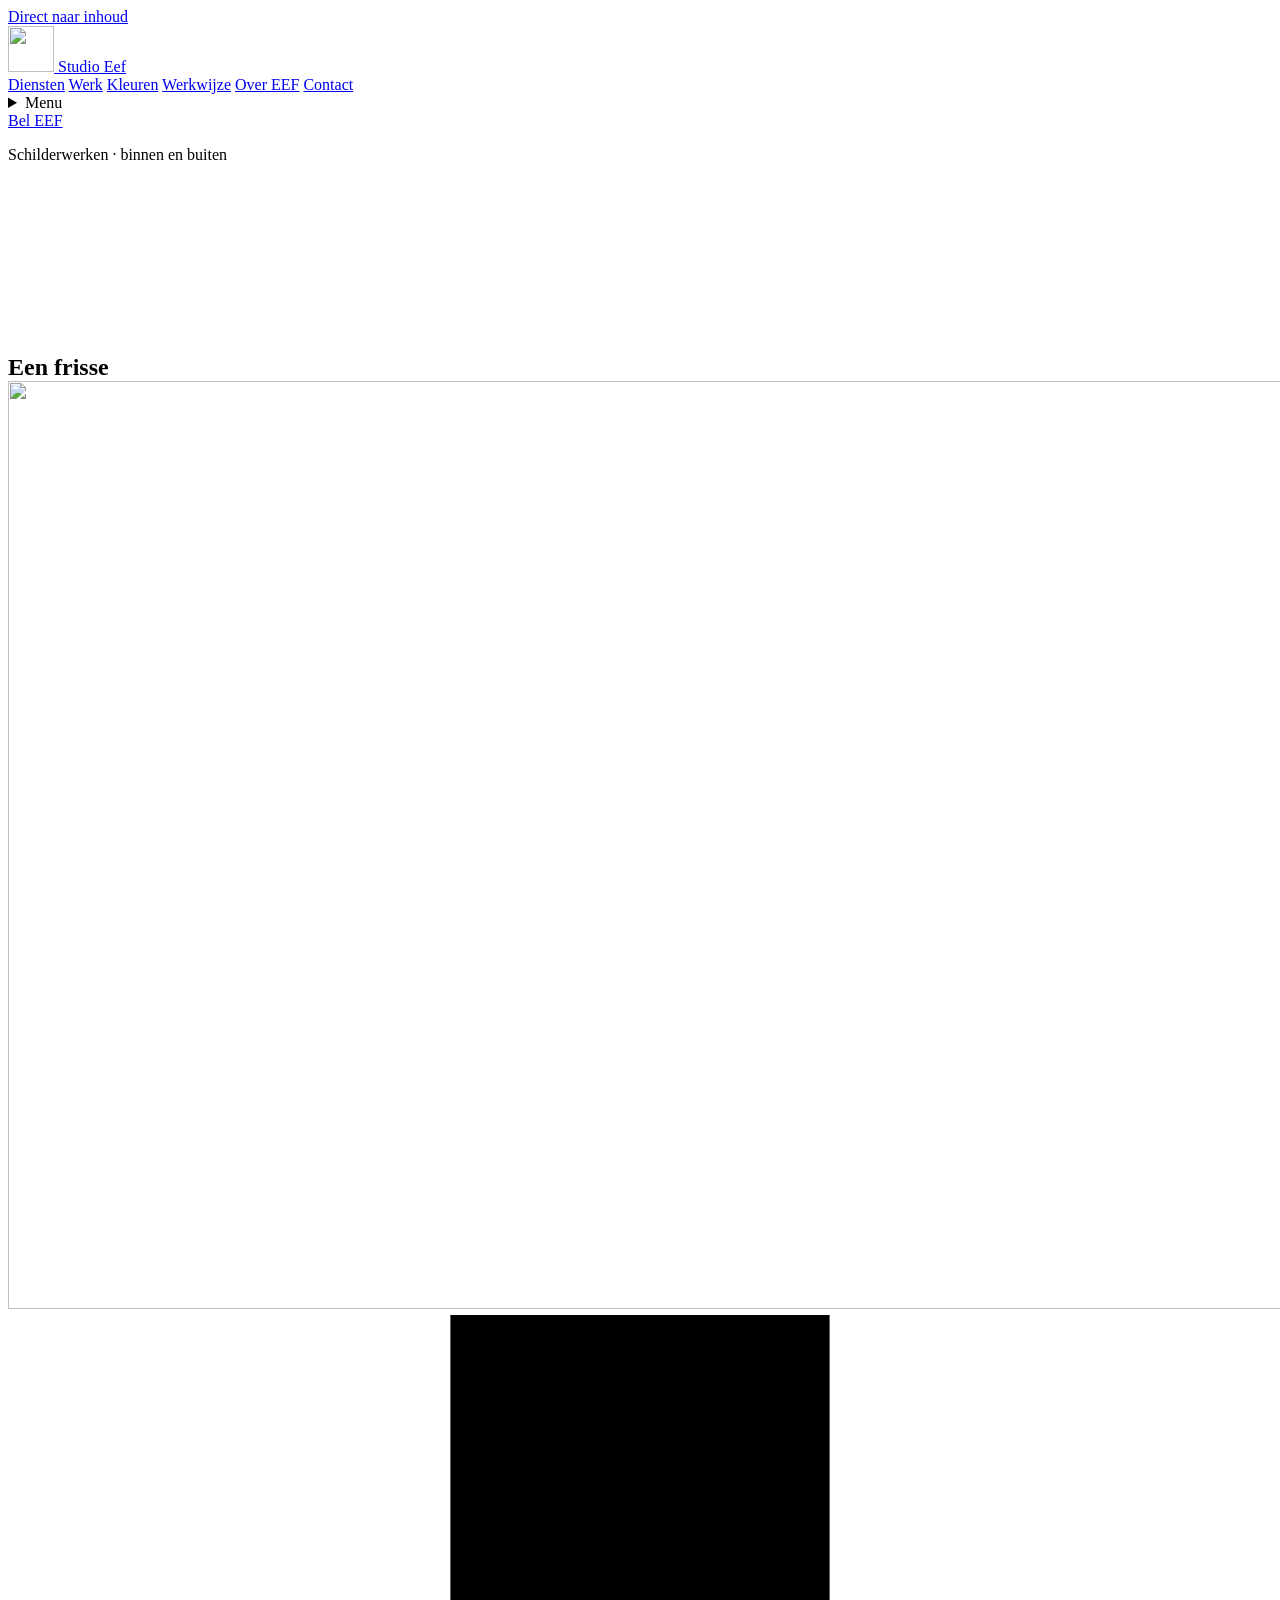
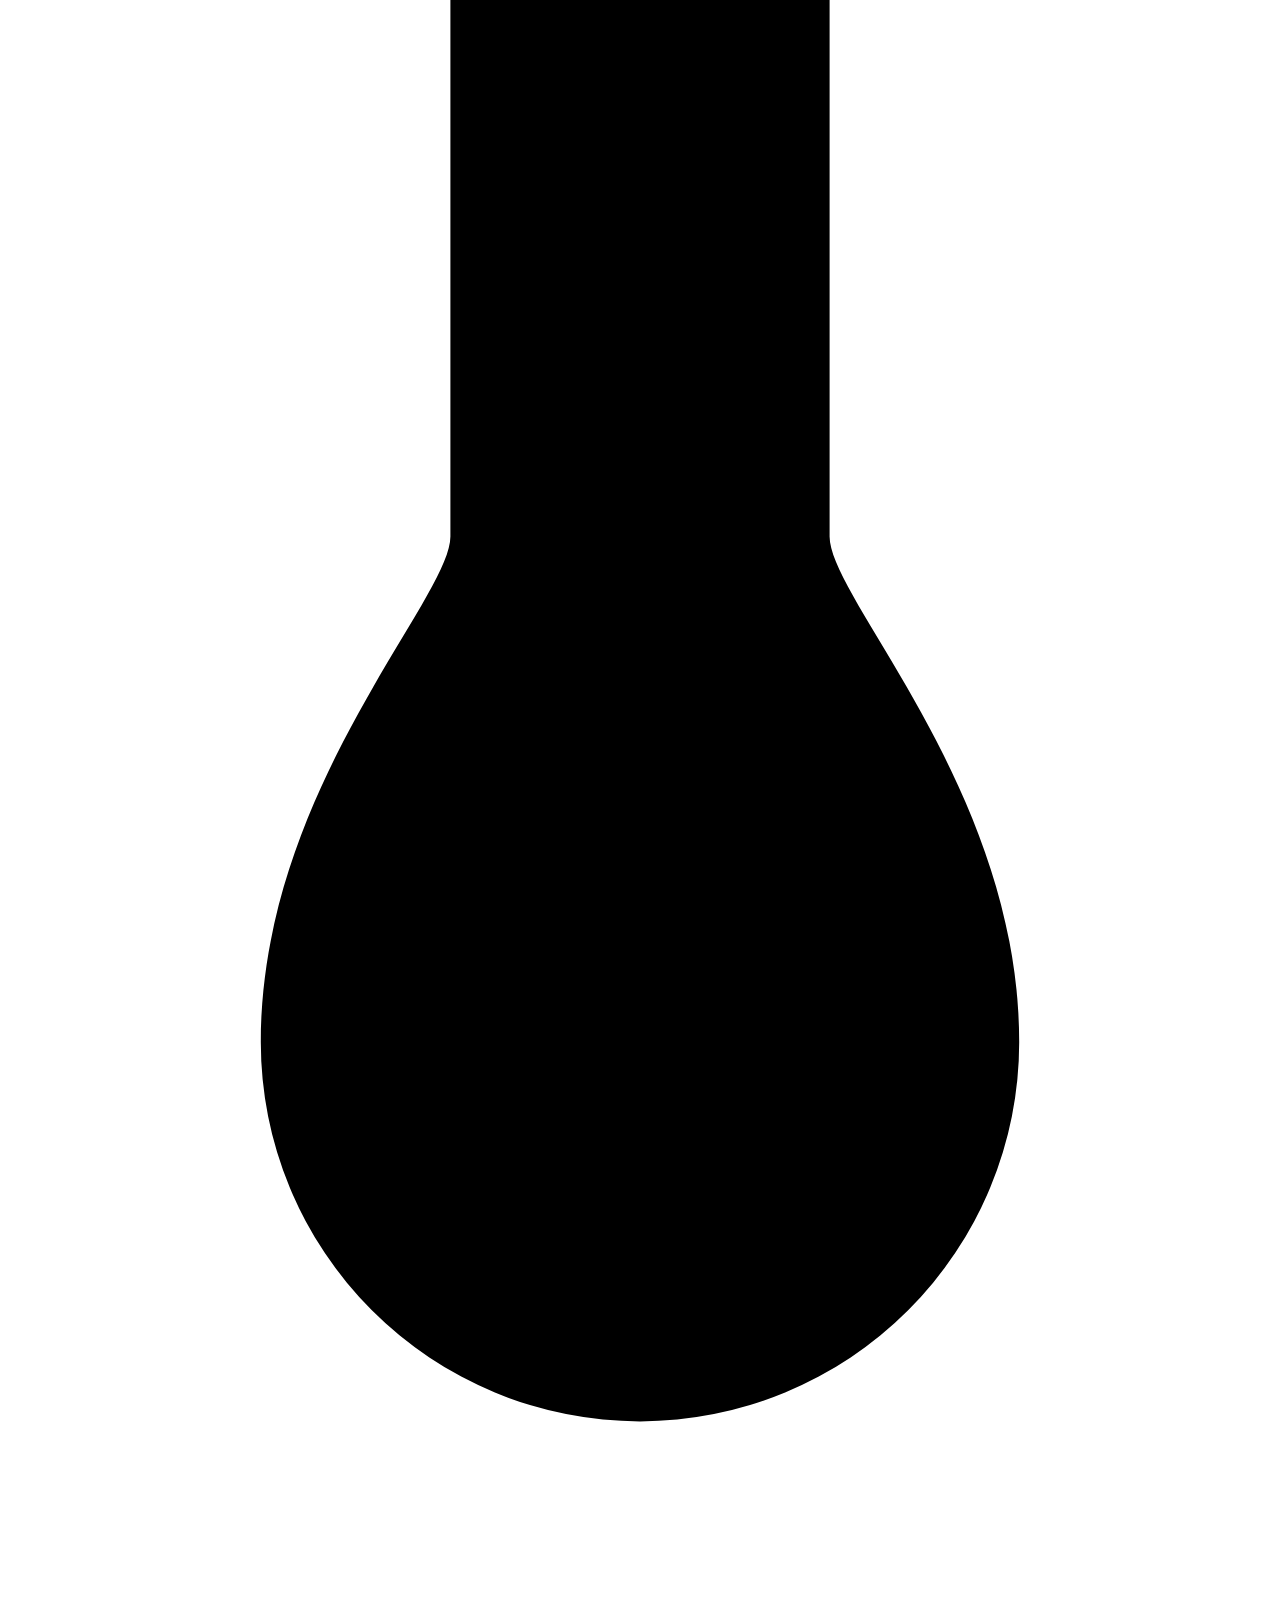
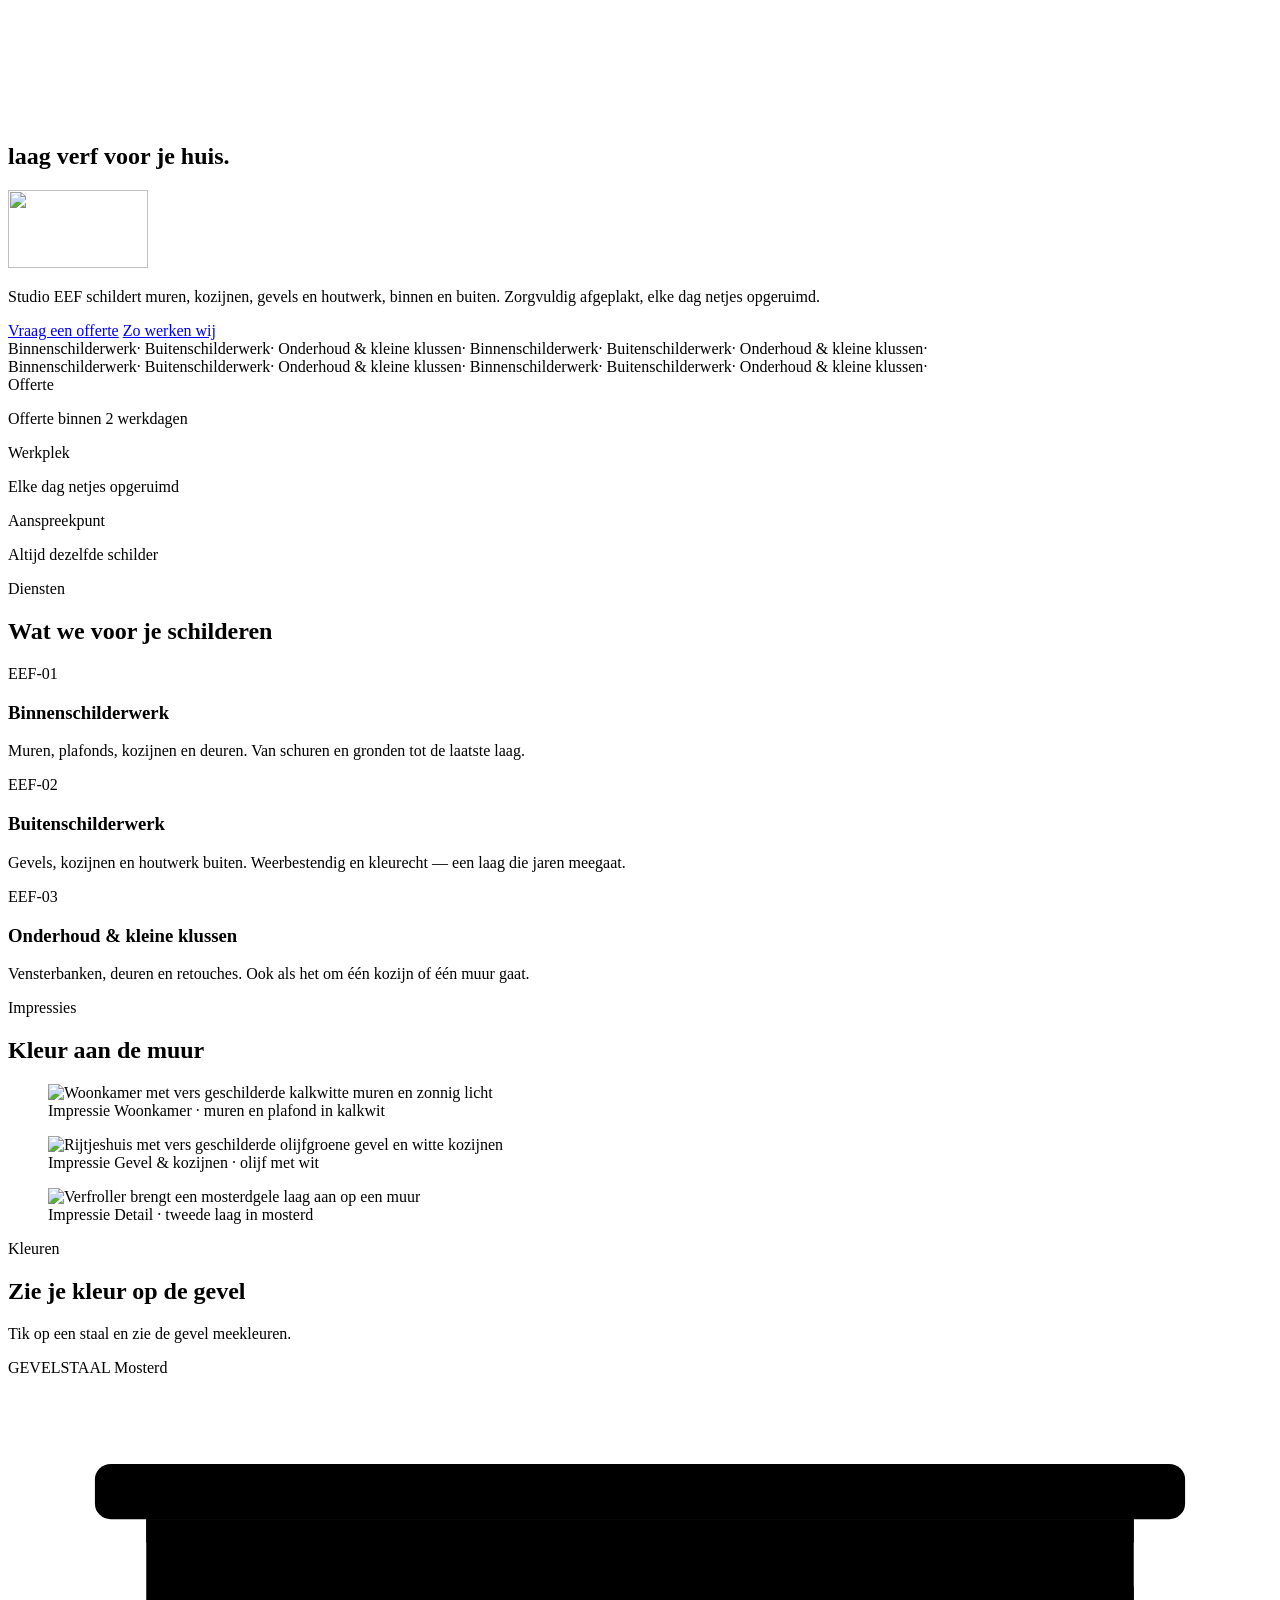
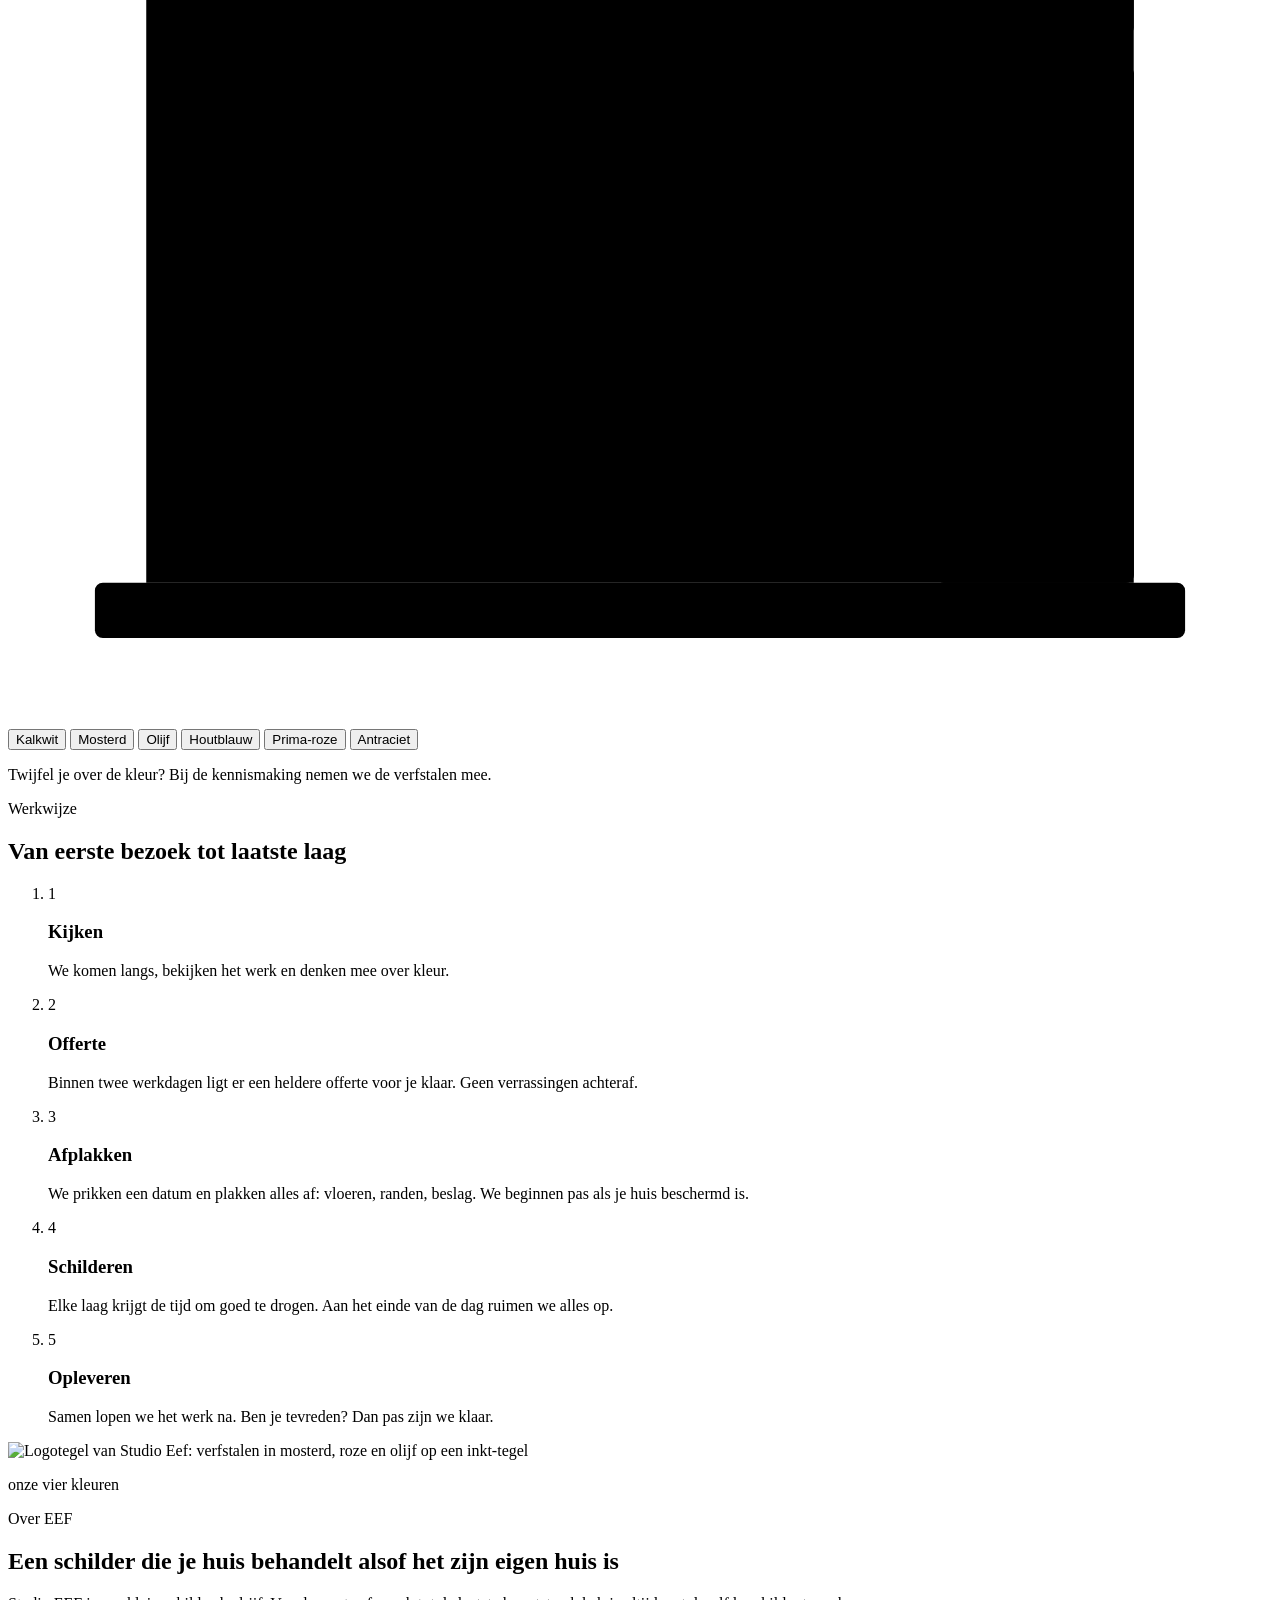
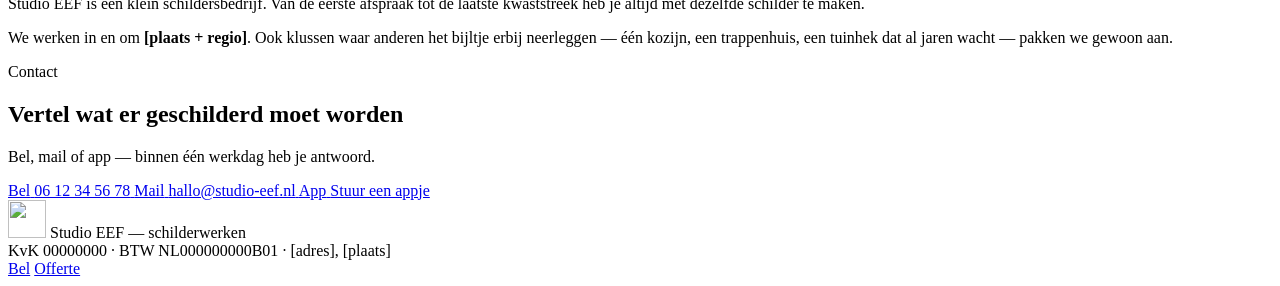
==== commit 097b9c92: "Site: logo B + fotorealistische hero" ====
--- a/index.html
+++ b/index.html
@@ -1,4 +1,4 @@
-﻿<!DOCTYPE html>
+<!DOCTYPE html>
 <html lang="nl">
 <head>
 <meta charset="UTF-8">
@@ -44,7 +44,7 @@
 <header class="header">
   <div class="container header-inner">
     <a class="brand" href="#" aria-label="Studio Eef — home">
-      <img class="brand-mark" src="assets/favicon.svg" alt="" width="44" height="44">
+      <img class="brand-mark" src="assets/logo.svg" alt="" width="46" height="46">
       <span class="brand-name">Studio Eef</span>
     </a>
     <nav class="nav" aria-label="Hoofdmenu">
@@ -89,19 +89,16 @@
         <h1 class="hero-title">
           <span class="titel-regel">Een frisse</span>
           <span class="titel-regel titel-plank">
-            <span class="verfstreek" aria-hidden="true"><span class="glans"></span><svg class="druppel" viewBox="0 0 40 64" aria-hidden="true"><path d="M14 0 h12 v26 c0 2 6 8 6 16 a12 12 0 1 1 -24 0 c0 -8 6 -14 6 -16 Z"/></svg></span>
+            <span class="verfstreek" aria-hidden="true"><img class="verfstreek-img" src="assets/img/verfstreek-mosterd.png" alt="" width="1664" height="928" decoding="async"><span class="glans"></span><svg class="druppel" viewBox="0 0 40 64" aria-hidden="true"><path d="M14 0 h12 v26 c0 2 6 8 6 16 a12 12 0 1 1 -24 0 c0 -8 6 -14 6 -16 Z"/></svg></span>
             <span class="plank-tekst">laag verf</span>
           </span>
           <span class="titel-regel">voor je huis.</span>
         </h1>
 
-        <!-- de getekende kwast: steel + ferrule + mosterd haar -->
-        <svg class="kwast" viewBox="0 0 120 200" aria-hidden="true" focusable="false">
-          <path class="kwast-steel" d="M 78 16 C 86 30, 90 44, 86 58"/>
-          <path class="kwast-ferrule" d="M 83 54 C 87 62, 89 70, 88 78"/>
-          <path class="kwast-haar" d="M 86 76 C 92 92, 88 106, 78 122 C 70 135, 62 144, 56 150 C 66 148, 78 140, 86 128 C 94 116, 96 96, 90 78 Z"/>
-          <path class="kwast-haren" d="M 84 88 C 86 100, 84 112, 78 124 M 76 96 C 77 106, 75 116, 70 126 M 66 106 C 66 114, 63 122, 59 129"/>
-        </svg>
+        <!-- de kwast: fotorealistische ronde kwast met mosterdresten
+             (transparante cut-out, rembg). De haarpunt linksonder volgt
+             het pad via offset-anchor. -->
+        <img class="kwast" src="assets/img/kwast-ronde.png" alt="" width="140" height="78" decoding="async">
       </div>
 
       <p class="hero-sub">Studio EEF schildert muren, kozijnen, gevels en houtwerk, binnen en buiten. Zorgvuldig afgeplakt, elke dag netjes opgeruimd.</p>
@@ -317,7 +314,7 @@
   <section class="section" id="over">
     <div class="container over-grid">
       <div class="over-logo" data-reveal>
-        <img src="assets/logo.svg" alt="Studio Eef — logo met kwastveeg" width="440" height="120">
+        <img src="assets/logo.svg" alt="Logotegel van Studio Eef: verfstalen in mosterd, roze en olijf op een inkt-tegel" width="440" height="440">
         <div class="over-kleuren" aria-hidden="true">
           <span style="--k:#231F20"></span>
           <span style="--k:#424631"></span>
@@ -349,15 +346,15 @@
         <!-- TODO: echte gegevens invullen (href én zichtbare tekst) — gemarkeerd met class="todo" -->
         <a class="contact-card" data-reveal href="tel:0612345678" data-todo="telefoonnummer">
           <span class="contact-label">Bel</span>
-          <span class="contact-value todo" title="Placeholder — nog in te vullen">06 12 34 56 78</span>
+          <span class="contact-value"><span class="todo" title="Placeholder — nog in te vullen">06 12 34 56 78</span></span>
         </a>
         <a class="contact-card" data-reveal href="mailto:hallo@studio-eef.nl" data-todo="e-mailadres">
           <span class="contact-label">Mail</span>
-          <span class="contact-value todo" title="Placeholder — nog in te vullen">hallo@studio-eef.nl</span>
+          <span class="contact-value"><span class="todo" title="Placeholder — nog in te vullen">hallo@studio-eef.nl</span></span>
         </a>
         <a class="contact-card" data-reveal href="https://wa.me/31612345678" target="_blank" rel="noopener" data-todo="whatsapp-nummer (staat in de link)">
           <span class="contact-label">App</span>
-          <span class="contact-value todo" title="Placeholder — het nummer zit in de link">Stuur een appje</span>
+          <span class="contact-value"><span class="todo" title="Placeholder — het nummer zit in de link">Stuur een appje</span></span>
         </a>
       </div>
     </div>
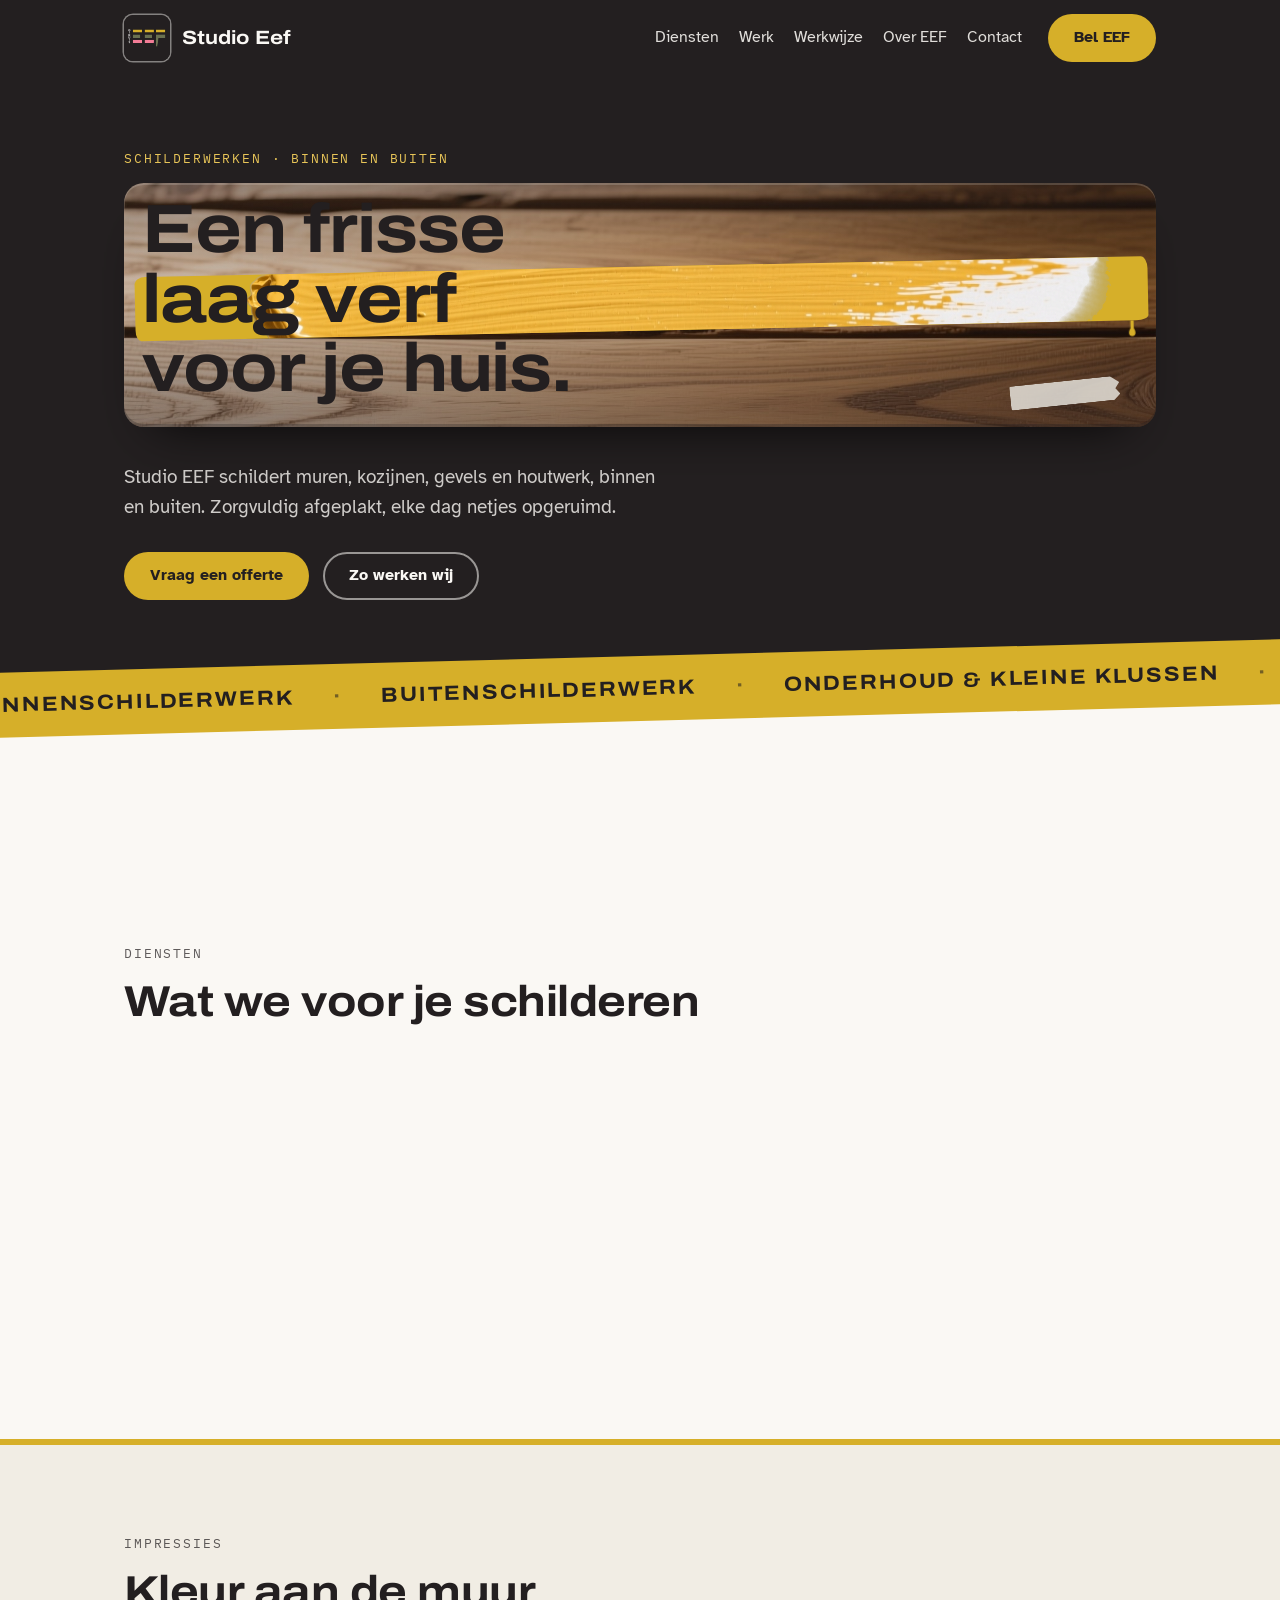
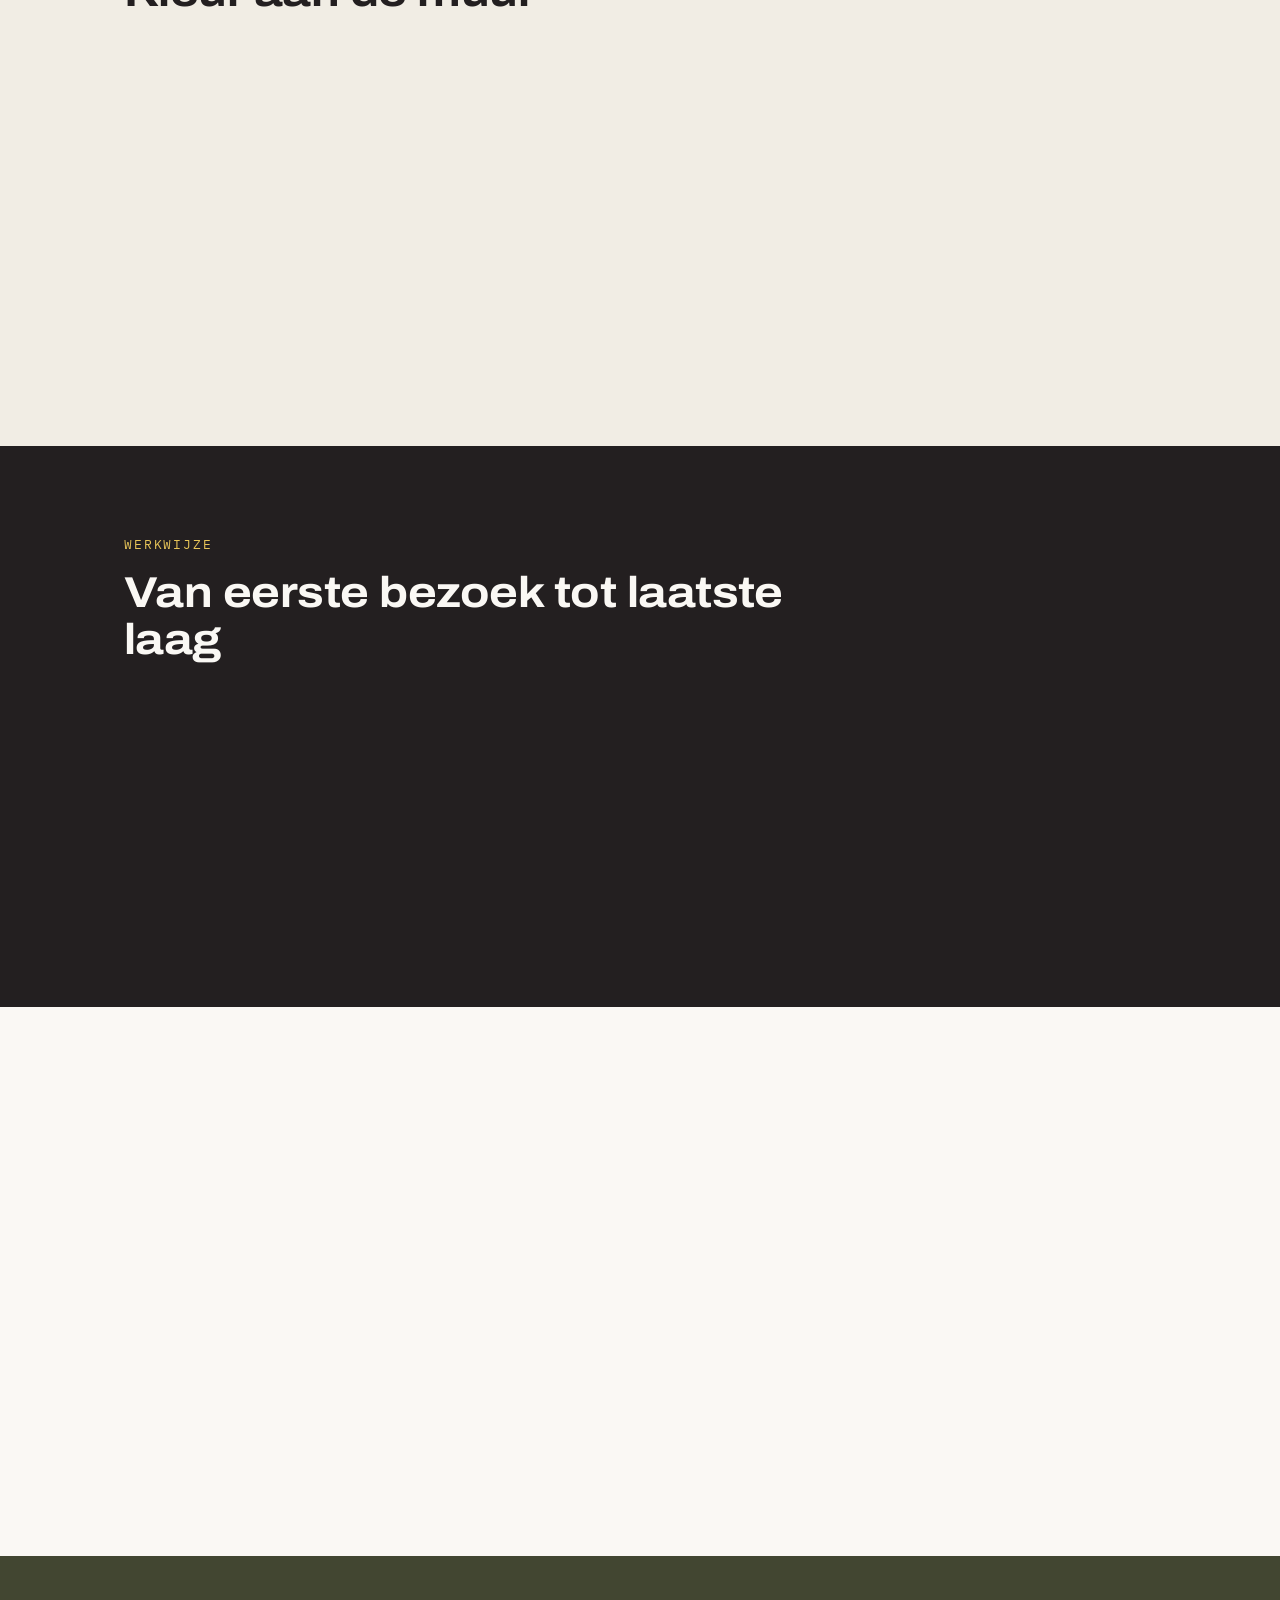
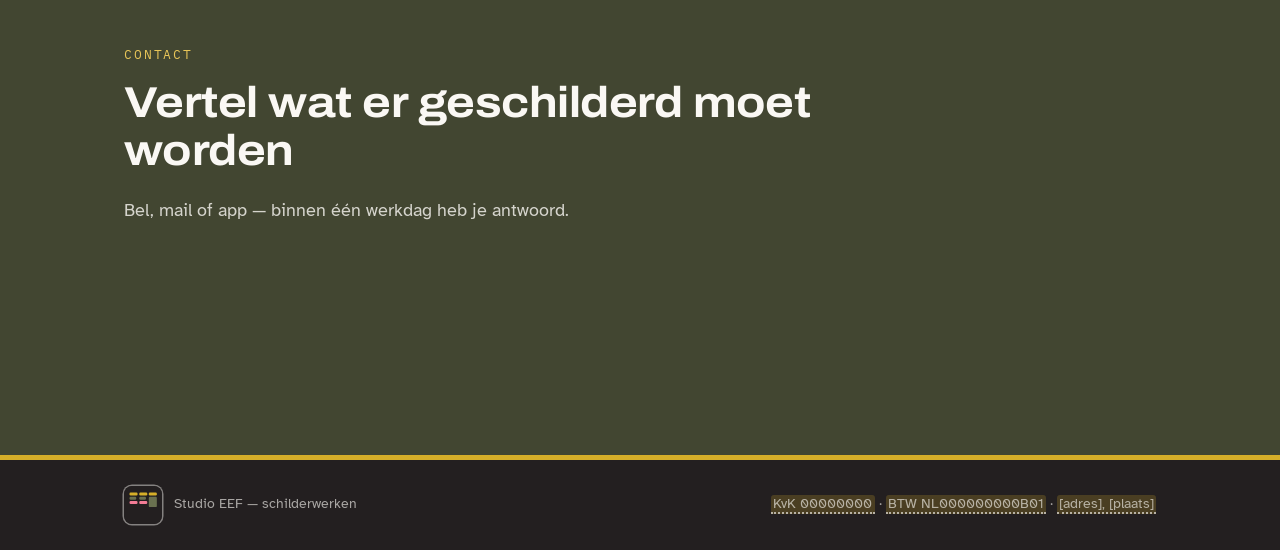
==== commit 123e8c26: "Site-deploy vanaf projectroot" ====
--- a/index.html
+++ b/index.html
@@ -1,4 +1,4 @@
-<!DOCTYPE html>
+﻿<!DOCTYPE html>
 <html lang="nl">
 <head>
 <meta charset="UTF-8">
@@ -50,7 +50,6 @@
     <nav class="nav" aria-label="Hoofdmenu">
       <a href="#diensten">Diensten</a>
       <a href="#werk">Werk</a>
-      <a href="#kleuren">Kleuren</a>
       <a href="#werkwijze">Werkwijze</a>
       <a href="#over">Over EEF</a>
       <a href="#contact">Contact</a>
@@ -60,7 +59,6 @@
       <nav class="menu-nav" aria-label="Mobiel menu">
         <a href="#diensten">Diensten</a>
         <a href="#werk">Werk</a>
-        <a href="#kleuren">Kleuren</a>
         <a href="#werkwijze">Werkwijze</a>
         <a href="#over">Over EEF</a>
         <a href="#contact">Contact</a>
@@ -215,66 +213,6 @@
     </div>
   </section>
 
-  <!-- KLEUREN: interactieve gevel -->
-  <section class="section" id="kleuren">
-    <div class="container">
-      <p class="eyebrow">Kleuren</p>
-      <h2 class="section-title">Zie je kleur op de gevel</h2>
-      <p class="kleuren-sub">Tik op een staal en zie de gevel meekleuren.</p>
-
-      <div class="facade-card" data-reveal>
-        <!-- De kaart ís een verfstaal: kopband in de actieve kleur met
-             ringgat en geleide naam. data-contrast stuurt de tekstkleur
-             van de band (lichte stalen -> inkt, donkere -> papier). -->
-        <div class="facade-band" style="--band:#D6AF29">
-          <span class="facade-band-label">GEVELSTAAL</span>
-          <span class="facade-naam" aria-live="polite">Mosterd</span>
-        </div>
-        <div class="facade-body">
-          <div class="facade-wrap">
-            <svg class="facade" viewBox="0 0 640 480" role="img" aria-label="Strakke gevel die meekleurt met de gekozen verfstaal">
-              <!-- plat dak met overstek -->
-              <rect class="g-dak" x="44" y="44" width="552" height="28" rx="8"/>
-              <!-- wand: het grootste vlak, herschildert mee via --staal -->
-              <rect class="wand" x="70" y="72" width="500" height="336"/>
-              <rect class="g-dakschaduw" x="70" y="72" width="500" height="12"/>
-              <!-- raam links: kozijn schildert mee (donkerder tint via overlay) -->
-              <rect class="kozijn-vlak" x="110" y="120" width="140" height="216" rx="4"/>
-              <rect class="kozijn-tint" x="110" y="120" width="140" height="216" rx="4"/>
-              <rect class="ruit" x="126" y="136" width="108" height="184"/>
-              <path class="ruit-stijl" d="M180 136 V320"/>
-              <rect class="dorpel" x="100" y="336" width="160" height="10" rx="3"/>
-              <!-- raam rechts -->
-              <rect class="kozijn-vlak" x="290" y="120" width="140" height="216" rx="4"/>
-              <rect class="kozijn-tint" x="290" y="120" width="140" height="216" rx="4"/>
-              <rect class="ruit" x="306" y="136" width="108" height="184"/>
-              <path class="ruit-stijl" d="M360 136 V320"/>
-              <rect class="dorpel" x="280" y="336" width="160" height="10" rx="3"/>
-              <!-- deurpartij: bovenlicht + deur met paneel en knop -->
-              <rect class="bovenlicht" x="470" y="104" width="100" height="26" rx="3"/>
-              <rect class="deur-vlak" x="470" y="146" width="100" height="262" rx="4"/>
-              <rect class="deur-tint" x="470" y="146" width="100" height="262" rx="4"/>
-              <rect class="deur-paneel" x="482" y="158" width="76" height="238" rx="3"/>
-              <circle class="knop" cx="553" cy="282" r="6"/>
-              <!-- stoep verankert de gevel onderaan -->
-              <rect class="stoep" x="44" y="408" width="552" height="28" rx="4"/>
-              <path class="stoep-voeg" d="M210 408 v28 M430 408 v28"/>
-            </svg>
-          </div>
-          <div class="swatches" role="group" aria-label="Kies een kleur voor de gevel">
-            <button class="swatch" data-color="#F1EDE4" data-contrast="licht" style="--sw:#F1EDE4" aria-pressed="false" aria-label="Kalkwit"><span class="swatch-vlak"></span><span class="swatch-tag">Kalkwit</span></button>
-            <button class="swatch" data-color="#D6AF29" data-contrast="licht" style="--sw:#D6AF29" aria-pressed="false" aria-label="Mosterd"><span class="swatch-vlak"></span><span class="swatch-tag">Mosterd</span></button>
-            <button class="swatch" data-color="#424631" data-contrast="donker" style="--sw:#424631" aria-pressed="false" aria-label="Olijf"><span class="swatch-vlak"></span><span class="swatch-tag">Olijf</span></button>
-            <button class="swatch" data-color="#3E5C76" data-contrast="donker" style="--sw:#3E5C76" aria-pressed="false" aria-label="Houtblauw"><span class="swatch-vlak"></span><span class="swatch-tag">Houtblauw</span></button>
-            <button class="swatch" data-color="#F37C96" data-contrast="licht" style="--sw:#F37C96" aria-pressed="false" aria-label="Prima-roze"><span class="swatch-vlak"></span><span class="swatch-tag">Prima-roze</span></button>
-            <button class="swatch" data-color="#231F20" data-contrast="donker" style="--sw:#231F20" aria-pressed="false" aria-label="Antraciet"><span class="swatch-vlak"></span><span class="swatch-tag">Antraciet</span></button>
-          </div>
-          <p class="facade-note">Twijfel je over de kleur? Bij de kennismaking nemen we de verfstalen mee.</p>
-        </div>
-      </div>
-    </div>
-  </section>
-
   <!-- WERKWIJZE: een echte volgorde, dus nummers -->
   <section class="section section-inkt" id="werkwijze">
     <div class="container">
--- a/css/style.css
+++ b/css/style.css
@@ -0,0 +1,1104 @@
+/* ============================================================
+   Studio EEF — v2 "Verse verf"
+   Inkt/olijf als canvas, mosterd als verse verf, roze accent.
+   Beweging = verf: één signature (kwast over hout), verder
+   restraint. Alleen transform / opacity / clip-path animeren.
+   ============================================================ */
+
+:root {
+  /* huisstijl — vijf verplichte tokens */
+  --olijf: #424631;
+  --mosterd: #D6AF29;
+  --roze: #F37C96;
+  --inkt: #231F20;
+  --papier: #FAF8F4;
+
+  /* materiaaltinten (nooit als accentkleur) */
+  --gold-soft: #E8C558;   /* mosterd voor kleine tekst op donker: 9,7:1 op inkt */
+  --kalkwit: #F1EDE4;
+  --houtblauw: #3E5C76;
+  --hout: #B08A5E;        /* hero-plank; inkt erop: 5,2:1 (AA groot) */
+  --hout-donker: #8F6D46;
+
+  /* afgeleiden */
+  --inkt-diep: #1B1819;   /* header bij scrollen, menu-panel */
+  --lijn: rgba(35, 31, 32, 0.14);
+  --lijn-licht: rgba(250, 248, 244, 0.2);
+  --zacht: rgba(35, 31, 32, 0.72);
+  --zacht-licht: rgba(250, 248, 244, 0.8);
+  --mosterd-tint: rgba(214, 175, 41, 0.22); /* TODO-halo */
+
+  /* typografie */
+  --font-display: "Archivo", system-ui, sans-serif;
+  --font-body: "Atkinson Hyperlegible", system-ui, sans-serif;
+  --font-mono: "IBM Plex Mono", ui-monospace, monospace;
+
+  /* vorm */
+  --radius: 18px;
+  --radius-soft: 14px;
+  --header-h: 76px;
+
+  /* motion */
+  --ease-out: cubic-bezier(0.23, 1, 0.32, 1);
+  --ease-in-out: cubic-bezier(0.77, 0, 0.175, 1);
+  --veeg-duur: 2.2s;      /* één slag: 1,8–2,4s volgens de brief */
+  --veeg-start: 0.25s;    /* korte beat na de fonts */
+}
+
+* { box-sizing: border-box; }
+
+html { scroll-behavior: smooth; }
+
+/* ankers niet onder de sticky header laten verdwijnen */
+section[id], footer[id] { scroll-margin-top: calc(var(--header-h) + 12px); }
+
+body {
+  margin: 0;
+  background: var(--papier);
+  color: var(--inkt);
+  font-family: var(--font-body);
+  font-size: 1.0625rem;
+  line-height: 1.6;
+}
+
+::selection { background: var(--mosterd); color: var(--inkt); }
+
+.container {
+  max-width: 1080px;
+  margin-inline: auto;
+  padding-inline: 24px;
+}
+
+/* ---------- toegankelijkheid ---------- */
+
+.skip {
+  position: absolute;
+  left: -999px;
+  top: 12px;
+  background: var(--mosterd);
+  color: var(--inkt);
+  padding: 10px 16px;
+  border-radius: 10px;
+  z-index: 100;
+  font-weight: 700;
+  text-decoration: none;
+}
+.skip:focus { left: 12px; }
+
+/* currentColor: inkt op lichte secties, papier op donkere — altijd zichtbaar */
+:focus-visible {
+  outline: 3px solid currentColor;
+  outline-offset: 2px;
+  border-radius: 4px;
+}
+
+/* ---------- TODO-markering ----------
+   Subtiele mosterthalo + stippellijn op placeholders die de
+   eigenaar nog moet invullen. Zoek op class="todo" of TODO in
+   index.html. Na invullen: class weghalen. */
+.todo {
+  background: var(--mosterd-tint);
+  border-bottom: 2px dotted currentColor;
+  border-radius: 3px 3px 0 0;
+  padding: 0 0.15em;
+  cursor: help;
+}
+
+/* ---------- knoppen ---------- */
+
+.btn {
+  display: inline-flex;
+  align-items: center;
+  justify-content: center;
+  font-family: var(--font-body);
+  font-weight: 700;
+  font-size: 1rem;
+  line-height: 1.2;
+  text-decoration: none;
+  padding: 12px 24px;
+  border-radius: 999px;
+  border: 2px solid transparent;
+  cursor: pointer;
+  transition:
+    transform 160ms var(--ease-out),
+    background-color 160ms var(--ease-out),
+    border-color 160ms var(--ease-out),
+    color 160ms var(--ease-out);
+}
+.btn:active { transform: scale(0.97); }
+
+.btn-mosterd {
+  background: var(--mosterd);
+  color: var(--inkt);
+}
+.btn-mosterd:focus-visible {
+  outline-color: var(--inkt);
+}
+
+.btn-ghost {
+  border-color: rgba(250, 248, 244, 0.55);
+  color: var(--papier);
+}
+.btn-ghost:focus-visible {
+  outline-color: var(--papier);
+}
+
+/* ---------- header (sticky, inkt) ---------- */
+
+.header {
+  position: sticky;
+  top: 0;
+  z-index: 50;
+  background: var(--inkt);
+  transition:
+    background-color 250ms var(--ease-out),
+    box-shadow 250ms var(--ease-out);
+}
+
+/* bij scrollen subtiel compacter/donkerder: alleen kleur + transform */
+.header.scrolled {
+  background: var(--inkt-diep);
+  box-shadow: 0 1px 0 rgba(250, 248, 244, 0.08), 0 14px 30px -22px rgba(0, 0, 0, 0.8);
+}
+
+.header-inner {
+  display: flex;
+  align-items: center;
+  gap: 26px;
+  padding-block: 14px;
+  min-height: var(--header-h);
+}
+
+.brand {
+  display: flex;
+  align-items: center;
+  gap: 12px;
+  text-decoration: none;
+  color: var(--papier);
+  margin-right: auto;
+}
+
+.brand-mark {
+  width: 46px;
+  height: 46px;
+  border-radius: 9px;
+  display: block;
+  box-shadow: 0 0 0 1.5px rgba(250, 248, 244, 0.45); /* dunne papieren rand, als de footer-tegel */
+  transition: transform 250ms var(--ease-out);
+}
+.header.scrolled .brand-mark { transform: scale(0.86); }
+
+.brand-name {
+  font-family: var(--font-display);
+  font-stretch: 115%;
+  font-weight: 700;
+  font-size: 1.2rem;
+  letter-spacing: 0.005em;
+}
+
+/* nav-onderstreep = kwastveeg die van links opbouwt */
+.nav { display: flex; gap: 20px; }
+
+.nav a {
+  position: relative;
+  color: rgba(250, 248, 244, 0.88);
+  text-decoration: none;
+  font-weight: 400;
+  font-size: 1rem;
+  white-space: nowrap;
+  padding-block: 4px;
+}
+.nav a::after {
+  content: "";
+  position: absolute;
+  left: 0;
+  right: 0;
+  bottom: -2px;
+  height: 3px;
+  border-radius: 2px;
+  background: var(--mosterd);
+  transform: scaleX(0);
+  transform-origin: left center;
+  transition: transform 200ms var(--ease-out);
+}
+.nav a:focus-visible { color: var(--papier); }
+.nav a:focus-visible::after { transform: scaleX(1); }
+
+/* ---------- mobiel menu (≤900px) ---------- */
+
+.menu {
+  display: none;
+  position: relative;
+  margin-left: auto;
+}
+
+.menu summary {
+  list-style: none;
+  cursor: pointer;
+  font-weight: 700;
+  color: var(--papier);
+  border: 2px solid rgba(250, 248, 244, 0.6);
+  border-radius: 999px;
+  padding: 9px 18px;
+  user-select: none;
+  display: inline-flex;
+  align-items: center;
+  gap: 10px;
+}
+.menu summary::-webkit-details-marker { display: none; }
+
+.menu-bars {
+  display: inline-flex;
+  flex-direction: column;
+  justify-content: center;
+  gap: 5px;
+  width: 16px;
+}
+.menu-bars span {
+  display: block;
+  height: 2px;
+  border-radius: 2px;
+  background: var(--papier);
+  transition: transform 220ms var(--ease-in-out);
+}
+.menu[open] .menu-bars span:first-child { transform: translateY(3.5px) rotate(45deg); }
+.menu[open] .menu-bars span:last-child { transform: translateY(-3.5px) rotate(-45deg); }
+
+.menu-nav {
+  position: absolute;
+  right: 0;
+  top: calc(100% + 10px);
+  z-index: 60;
+  background: var(--inkt-diep);
+  border: 1px solid var(--lijn-licht);
+  border-radius: 16px;
+  box-shadow: 0 22px 44px -24px rgba(0, 0, 0, 0.85);
+  display: flex;
+  flex-direction: column;
+  min-width: 210px;
+  padding: 8px;
+}
+
+.menu-nav a {
+  color: var(--papier);
+  text-decoration: none;
+  font-weight: 700;
+  padding: 11px 14px;
+  border-radius: 10px;
+}
+
+.menu[open] .menu-nav { animation: menu-in 180ms var(--ease-out); }
+
+@keyframes menu-in {
+  from { opacity: 0; transform: translateY(-6px); }
+  to { opacity: 1; transform: none; }
+}
+
+/* ---------- hero: inkt canvas + hout + kwast-signature ---------- */
+
+.hero {
+  background: var(--inkt);
+  color: var(--papier);
+  padding-block: 72px 96px;
+  overflow: hidden; /* de kwast exit rechts, geen scrollbar */
+}
+
+.hero .container { position: relative; }
+
+.eyebrow {
+  font-family: var(--font-mono);
+  font-size: 0.82rem;
+  letter-spacing: 0.14em;
+  text-transform: uppercase;
+  color: var(--zacht);
+  margin: 0 0 14px;
+}
+.eyebrow-licht { color: var(--gold-soft); }
+
+/* het hout: fotorealistisch macro-oppervlak (AI) met donkere
+   inkt-gradient-overlay voor tekstcontrast; saturate/brightness net
+   ingetoomd (vision-check-advies) zodat het hout ondersteunt, niet schreeuwt */
+.plank {
+  position: absolute;
+  inset: 0;
+  border-radius: calc(var(--radius) * 1.1);
+  background:
+    linear-gradient(
+      180deg,
+      rgba(35, 31, 32, 0.36) 0%,
+      rgba(35, 31, 32, 0.10) 44%,
+      rgba(35, 31, 32, 0.42) 100%
+    ),
+    url("../assets/img/hero-hout.jpg") center / cover no-repeat;
+  filter: saturate(0.9) brightness(0.95);
+  box-shadow:
+    inset 0 2px 0 rgba(250, 248, 244, 0.18),
+    inset 0 -3px 0 rgba(35, 31, 32, 0.28),
+    0 26px 48px -30px rgba(0, 0, 0, 0.9);
+  pointer-events: none;
+}
+
+/* afplaktape: sluit de compositie rechts — materiaal, geen verf */
+.tape {
+  position: absolute;
+  right: 3.5%;
+  bottom: 9%;
+  width: clamp(56px, 11vw, 110px);
+  height: 24px;
+  background: rgba(241, 237, 228, 0.85);
+  border-radius: 2px;
+  box-shadow: 0 2px 5px rgba(35, 31, 32, 0.28);
+  transform: rotate(-6deg);
+  /* gescheurde rechterrand, alsof hij met de hand is afgescheurd */
+  clip-path: polygon(0 0, 92% 0, 100% 28%, 96% 52%, 100% 76%, 94% 100%, 0 100%);
+}
+/* de kop zelf: strak op de plank, wiped in met de kwast mee */
+.hero-kunst {
+  position: relative;
+  margin-block: 10px 36px;
+}
+
+.hero-title {
+  position: relative;
+  z-index: 1;
+  margin: 0;
+  padding: 0.18em 0.26em 0.34em;
+  font-family: var(--font-display);
+  font-stretch: 115%;
+  font-weight: 700;
+  font-size: clamp(2.8rem, 3.2vw + 1.7rem, 5.5rem);
+  line-height: 1.02;
+  letter-spacing: -0.015em;
+  color: var(--inkt); /* 5,2:1 op hout (AA groot); 7,8:1 op mosterd */
+}
+
+.titel-regel { display: block; }
+
+/* de geschilderde middenregel: fotorealistische mosterd streek over het hout */
+.titel-plank { position: relative; white-space: nowrap; }
+
+.verfstreek {
+  position: absolute;
+  z-index: 0;
+  left: -0.1em;
+  right: -0.14em;
+  top: 50%;
+  height: 0.94em;
+  transform: translateY(-52%) rotate(-1.2deg);
+  background: var(--mosterd); /* basislak: garandeert de mosterdtint ook
+                                 waar de JPG-laag nog laadt */
+  /* licht onregelmatige hoeken: met de hand geschilderd, geen machine-balk */
+  border-radius: 0.16em 0.1em 0.18em 0.08em / 0.1em 0.18em 0.08em 0.16em;
+}
+
+/* de AI-verfstreek als transparante cut-out over de mosterd-basislak:
+   de droge, uitdunnende rechtskant wordt door de basislak "aangevuld",
+   zodat de streek overal massief mosterd leest. (Geen overflow:hidden
+   op .verfstreek: de druppel hangt eronder buiten.) */
+.verfstreek-img {
+  position: absolute;
+  inset: 0;
+  width: 100%;
+  height: 100%;
+  object-fit: cover;
+  object-position: 50% 52%; /* de streek zit in het kader op 30–75% hoogte */
+  border-radius: inherit;
+  display: block;
+}
+
+.plank-tekst { position: relative; z-index: 1; }
+
+/* druppel hangt aan de rechterkant van de streek */
+.druppel {
+  position: absolute;
+  right: 0.16em;
+  bottom: -0.3em;
+  width: 0.16em;
+  height: 0.34em;
+  fill: var(--mosterd);
+  transform-origin: top center;
+}
+
+/* natte-glans-sheen: eenmalig ná de slag, transform+opacity only */
+.glans {
+  position: absolute;
+  inset: 0;
+  border-radius: inherit;
+  overflow: hidden;
+  pointer-events: none;
+}
+.glans::before {
+  content: "";
+  position: absolute;
+  top: 0;
+  bottom: 0;
+  left: -45%;
+  width: 38%;
+  background: linear-gradient(
+    100deg,
+    rgba(250, 248, 244, 0) 0%,
+    rgba(250, 248, 244, 0.42) 50%,
+    rgba(250, 248, 244, 0) 100%
+  );
+  transform: translateX(-160%);
+  opacity: 0;
+}
+
+.hero-sub {
+  font-size: 1.2rem;
+  line-height: 1.55;
+  max-width: 34rem;
+  margin: 0 0 30px;
+  color: var(--zacht-licht);
+}
+
+.hero-cta { display: flex; gap: 14px; flex-wrap: wrap; }
+
+/* ---------- de kwast (foto: ronde kwast met mosterdresten) ---------- */
+
+.kwast {
+  position: absolute;
+  left: 0;
+  top: 0;
+  z-index: 3;
+  width: clamp(88px, 11vw, 140px);
+  height: auto;
+  pointer-events: none;
+  opacity: 0; /* alleen zichtbaar tijdens de slag */
+  offset-anchor: 10% 75%; /* de haarpunt linksonder volgt het pad */
+  offset-rotate: auto;
+}
+
+/* meetpad voor de kwastslag — onzichtbaar, alleen geometrie voor JS */
+.veeg-pad {
+  position: absolute;
+  width: 0;
+  height: 0;
+  overflow: hidden;
+}
+
+/* ---------- hero-signature: states
+   Volgorde: géén data-hero (reduced motion / geen JS) = eindstand.
+   data-hero zet de beginsituatie pas nadat besloten is dat er
+   géanimeerd gaat worden; .speelt start de CSS-animaties. ------ */
+
+html[data-hero] .kwast { will-change: transform, opacity; }
+
+html[data-hero] .hero-title {
+  clip-path: inset(0 100% 0 0);
+}
+
+html[data-hero="css"] .hero-kunst.speelt .kwast {
+  animation: kwast-veeg var(--veeg-duur) var(--ease-in-out) var(--veeg-start) both;
+}
+
+html[data-hero="css"] .hero-kunst.speelt .hero-title {
+  animation: titel-wipe var(--veeg-duur) var(--ease-in-out) var(--veeg-start) both;
+}
+
+html[data-hero] .hero-kunst.speelt .glans::before {
+  animation: glans-sheen 1.1s var(--ease-in-out) calc(var(--veeg-start) + var(--veeg-duur) + 0.25s) both;
+}
+
+html[data-hero] .hero-kunst.speelt .druppel {
+  animation: druppel-zakt 650ms var(--ease-out) calc(var(--veeg-start) + var(--veeg-duur) + 0.4s) both;
+}
+
+/* de slag zelf: offset-distance + opacity in één tijdlijn,
+   zodat reis en fade nooit uit de pas lopen */
+@keyframes kwast-veeg {
+  0% { offset-distance: 0%; opacity: 0; }
+  6% { opacity: 1; }
+  86% { opacity: 1; }
+  100% { offset-distance: 100%; opacity: 0; }
+}
+
+/* de wipe: synchroon met de kwast (zelfde duur + curve + start) */
+@keyframes titel-wipe {
+  from { clip-path: inset(0 100% 0 0); }
+  to { clip-path: inset(0 0 0 0); }
+}
+
+@keyframes glans-sheen {
+  0% { transform: translateX(-160%); opacity: 0; }
+  18% { opacity: 0.9; }
+  82% { opacity: 0.9; }
+  100% { transform: translateX(560%); opacity: 0; }
+}
+
+@keyframes druppel-zakt {
+  from { transform: scaleY(0.55); }
+  to { transform: scaleY(1.06); }
+}
+
+/* ---------- marquee-band: schuin, mosterd, constant -> linear ---------- */
+
+.marquee {
+  position: relative;
+  z-index: 2;
+  display: flex;
+  overflow: hidden;
+  background: var(--mosterd);
+  color: var(--inkt);
+  padding-block: 16px;
+  width: 104vw;
+  margin: -40px 0 46px -2vw;
+  transform: rotate(-1.5deg);
+  font-family: var(--font-display);
+  font-stretch: 112%;
+  font-weight: 700;
+  font-size: clamp(1.05rem, 1.6vw, 1.35rem);
+  letter-spacing: 0.09em;
+  text-transform: uppercase;
+  user-select: none;
+}
+
+.marquee-track {
+  flex: none;
+  display: flex;
+  align-items: center;
+  gap: 2.4rem;
+  padding-right: 2.4rem;
+  white-space: nowrap;
+  animation: marquee-schuif 32s linear infinite;
+}
+
+.marquee-punt { color: var(--inkt); opacity: 0.55; }
+
+@keyframes marquee-schuif {
+  to { transform: translateX(-100%); }
+}
+
+/* ---------- trustbar: drie procesfeiten (statisch, geen cijfers-verzinwerk) ---------- */
+
+.trustbar {
+  background: var(--papier);
+  padding-block: 42px 0;
+}
+
+.trustbar-grid {
+  display: grid;
+  grid-template-columns: repeat(3, 1fr);
+  gap: 28px;
+}
+
+.trustbar-item {
+  border-left: 3px solid var(--mosterd);
+  padding-left: 16px;
+}
+
+.trustbar-label {
+  display: block;
+  font-family: var(--font-mono);
+  font-size: 0.72rem;
+  letter-spacing: 0.14em;
+  text-transform: uppercase;
+  color: var(--zacht);
+  margin-bottom: 6px;
+}
+
+.trustbar-feit {
+  margin: 0;
+  font-weight: 700;
+  font-size: 1.02rem;
+  line-height: 1.35;
+  color: var(--inkt);
+}
+
+/* ---------- scroll-reveals: verf-wipe bij scroll-in ----------
+   Initial hidden alléén onder html.js-reveal (door JS gezet) —
+   zonder JS of bij falen is alles gewoon zichtbaar. One-shot via
+   IntersectionObserver + unobserve; geen loops, geen dashoffset. */
+
+/* NB: transitie (460ms) + maximale stagger (240ms) blijft onder de
+   ~700ms, zodat ook full-page captures (viewport = paginahoogte,
+   IO vuurt meteen) de reveals altijd netjes afronden. */
+html.js-reveal [data-reveal] {
+  clip-path: inset(0 100% 0 0);
+  transition: clip-path 460ms var(--ease-out);
+}
+
+html.js-reveal [data-reveal].zichtbaar {
+  clip-path: inset(0 0 0 0);
+}
+
+/* korte stagger per groep (30–80ms): rustige cascade */
+html.js-reveal .chips > :nth-child(2),
+html.js-reveal .werk-grid > :nth-child(2),
+html.js-reveal .trustbar-grid > :nth-child(2),
+html.js-reveal .contact-actions > :nth-child(2),
+html.js-reveal .steps > :nth-child(2) { transition-delay: 60ms; }
+
+html.js-reveal .chips > :nth-child(3),
+html.js-reveal .werk-grid > :nth-child(3),
+html.js-reveal .trustbar-grid > :nth-child(3),
+html.js-reveal .contact-actions > :nth-child(3),
+html.js-reveal .steps > :nth-child(3) { transition-delay: 120ms; }
+
+html.js-reveal .steps > :nth-child(4) { transition-delay: 180ms; }
+html.js-reveal .steps > :nth-child(5) { transition-delay: 240ms; }
+
+/* ---------- sectie-basis ---------- */
+
+.section { padding-block: 88px; }
+
+.section-inkt { background: var(--inkt); color: var(--papier); }
+.section-olijf { background: var(--olijf); color: var(--papier); }
+.section-kalk {
+  background: var(--kalkwit);
+  border-top: 6px solid var(--mosterd); /* vette mosterd-divisie */
+}
+
+.section-title {
+  font-family: var(--font-display);
+  font-stretch: 112%;
+  font-weight: 700;
+  font-size: clamp(1.9rem, 2.6vw + 0.8rem, 2.7rem);
+  line-height: 1.1;
+  letter-spacing: -0.012em;
+  margin: 0 0 42px;
+  max-width: 24ch;
+}
+.section-title-licht { color: var(--papier); }
+
+/* ---------- diensten als verfstalen ---------- */
+
+.chips {
+  display: grid;
+  grid-template-columns: repeat(3, 1fr);
+  gap: 26px;
+}
+
+.chip {
+  background: var(--papier);
+  border: 1px solid var(--lijn);
+  border-radius: var(--radius);
+  overflow: hidden;
+  transition: transform 180ms var(--ease-out), box-shadow 180ms var(--ease-out);
+}
+
+.chip-band {
+  --band: var(--mosterd);
+  background: var(--band);
+  height: 96px;
+  display: flex;
+  align-items: flex-end;
+  justify-content: flex-end; /* EEF-code rechtsonder, ringgat linksboven */
+  padding: 14px 16px;
+  position: relative;
+}
+/* ringgat van een echte verfstaal */
+.chip-band::before {
+  content: "";
+  position: absolute;
+  top: 12px;
+  left: 12px;
+  width: 14px;
+  height: 14px;
+  border-radius: 50%;
+  background: var(--papier);
+  border: 2px solid rgba(35, 31, 32, 0.35);
+}
+
+.chip-code {
+  font-family: var(--font-mono);
+  font-size: 0.8rem;
+  letter-spacing: 0.1em;
+  color: var(--inkt);
+  background: rgba(250, 248, 244, 0.92);
+  padding: 3px 10px;
+  border-radius: 999px;
+}
+
+.chip-body { padding: 20px 22px 26px; }
+
+.chip-body h3 {
+  font-family: var(--font-display);
+  font-stretch: 112%;
+  font-weight: 700;
+  font-size: 1.3rem;
+  line-height: 1.2;
+  min-height: 2.6em; /* gelijke startpositie voor de paragrafen */
+  margin: 0 0 10px;
+}
+.chip-body p { margin: 0; color: var(--zacht); font-size: 0.98rem; }
+
+/* ---------- werk / impressies ---------- */
+
+.werk-grid {
+  display: grid;
+  grid-template-columns: repeat(3, 1fr);
+  gap: 26px;
+}
+
+.werk-card {
+  margin: 0;
+  background: var(--papier);
+  border: 1px solid var(--lijn);
+  border-radius: var(--radius);
+  overflow: hidden;
+  display: flex;
+  flex-direction: column;
+  transition: transform 180ms var(--ease-out), box-shadow 180ms var(--ease-out);
+}
+
+.werk-card img {
+  display: block;
+  width: 100%;
+  height: auto;
+}
+
+.werk-card figcaption {
+  display: flex;
+  align-items: center;
+  gap: 10px;
+  padding: 14px 18px;
+  font-size: 0.92rem;
+  color: var(--zacht);
+  border-top: 1px solid var(--lijn);
+}
+
+.werk-tag {
+  font-family: var(--font-mono);
+  font-size: 0.72rem;
+  letter-spacing: 0.1em;
+  text-transform: uppercase;
+  color: var(--olijf);
+  border: 1.5px solid var(--olijf);
+  border-radius: 999px;
+  padding: 2px 10px;
+  white-space: nowrap;
+}
+
+/* ---------- werkwijze (inkt, genummerd) ---------- */
+
+.steps {
+  list-style: none;
+  margin: 0;
+  padding: 0;
+  display: grid;
+  grid-template-columns: repeat(5, 1fr);
+  gap: 30px 26px;
+}
+
+.steps li { position: relative; }
+
+.step-no {
+  font-family: var(--font-mono);
+  font-size: 0.95rem;
+  font-weight: 500;
+  display: inline-flex;
+  align-items: center;
+  justify-content: center;
+  width: 44px;
+  height: 44px;
+  border-radius: 50%;
+  background: var(--mosterd); /* inkt op mosterd: 7,8:1 */
+  color: var(--inkt);
+  margin-bottom: 14px;
+}
+
+.steps h3 {
+  font-family: var(--font-display);
+  font-stretch: 112%;
+  font-weight: 700;
+  font-size: 1.15rem;
+  margin: 0 0 8px;
+}
+.steps p { margin: 0; font-size: 0.95rem; line-height: 1.55; color: var(--zacht-licht); }
+
+/* ---------- over ---------- */
+
+.over-grid {
+  display: grid;
+  grid-template-columns: auto 1fr;
+  gap: 56px;
+  align-items: center;
+}
+
+.over-logo img {
+  width: min(440px, 100%);
+  height: auto;
+  display: block;
+  border-radius: 14px;
+}
+
+.over-kleuren {
+  display: flex;
+  gap: 7px;
+  margin-top: 18px;
+}
+.over-kleuren span {
+  width: 17px;
+  height: 17px;
+  border-radius: 5px;
+  background: var(--k);
+  box-shadow: inset 0 0 0 1px rgba(35, 31, 32, 0.18);
+}
+.over-kleuren-caption {
+  font-family: var(--font-mono);
+  font-size: 0.72rem;
+  letter-spacing: 0.1em;
+  text-transform: uppercase;
+  color: var(--zacht);
+  margin: 8px 0 0;
+}
+
+.over-text p { margin: 0 0 18px; max-width: 52ch; }
+.over-text p:last-child { margin-bottom: 0; }
+.over-text strong { color: var(--olijf); }
+
+/* ---------- contact (olijf) ---------- */
+
+.contact-sub {
+  font-size: 1.15rem;
+  margin: -20px 0 34px;
+  color: var(--zacht-licht);
+}
+
+.contact-actions {
+  display: grid;
+  grid-template-columns: repeat(3, 1fr);
+  gap: 22px;
+}
+
+.contact-card {
+  display: flex;
+  flex-direction: column;
+  gap: 6px;
+  background: rgba(250, 248, 244, 0.08);
+  border: 1px solid rgba(250, 248, 244, 0.25);
+  border-radius: var(--radius);
+  padding: 22px 24px;
+  text-decoration: none;
+  color: var(--papier);
+  transition: background-color 160ms var(--ease-out), transform 160ms var(--ease-out);
+}
+.contact-card:focus-visible { outline-color: var(--papier); }
+
+.contact-label {
+  font-family: var(--font-mono);
+  font-size: 0.8rem;
+  letter-spacing: 0.12em;
+  text-transform: uppercase;
+  color: var(--gold-soft); /* 5,8:1 op olijf */
+}
+.contact-value {
+  font-family: var(--font-display);
+  font-stretch: 112%;
+  font-weight: 700;
+  font-size: 1.35rem;
+}
+
+/* ---------- footer ---------- */
+
+.footer {
+  background: var(--inkt);
+  color: rgba(250, 248, 244, 0.62);
+  padding-block: 26px;
+  font-size: 0.88rem;
+  border-top: 5px solid var(--mosterd); /* vette mosterd-divisie */
+}
+.footer-inner {
+  display: flex;
+  justify-content: space-between;
+  align-items: center;
+  gap: 16px;
+  flex-wrap: wrap;
+}
+
+.footer-brand {
+  display: flex;
+  align-items: center;
+  gap: 12px;
+}
+
+.footer-mark {
+  width: 38px;
+  height: 38px;
+  border-radius: 8px;
+  display: block;
+  box-shadow: 0 0 0 1.5px rgba(250, 248, 244, 0.45);
+}
+
+/* ---------- mobiele CTA-balk (alleen <=640px) ----------
+   Fixed onderaan; verdwijnt zodra #contact in beeld is (IO zet .weg).
+   Reduced motion: zelfde gedrag, transitie staat dan op none. */
+
+.mobiel-cta {
+  display: none;
+}
+
+@media (max-width: 640px) {
+  .mobiel-cta {
+    position: fixed;
+    left: 12px;
+    right: 12px;
+    bottom: calc(12px + env(safe-area-inset-bottom, 0px));
+    z-index: 70;
+    display: flex;
+    gap: 10px;
+    transition: transform 250ms var(--ease-out);
+  }
+
+  .mobiel-cta.weg {
+    transform: translateY(calc(100% + 24px));
+  }
+
+  .mobiel-cta-knop {
+    flex: 1;
+    display: inline-flex;
+    align-items: center;
+    justify-content: center;
+    padding: 14px 16px;
+    border-radius: 999px;
+    font-family: var(--font-body);
+    font-weight: 700;
+    font-size: 1rem;
+    text-decoration: none;
+  }
+
+  .mobiel-cta-bel {
+    background: var(--inkt);
+    color: var(--papier);
+    border: 2px solid rgba(250, 248, 244, 0.5);
+    box-shadow: 0 14px 30px -18px rgba(0, 0, 0, 0.8);
+  }
+
+  .mobiel-cta-offerte {
+    background: var(--mosterd);
+    color: var(--inkt);
+    box-shadow: 0 14px 30px -18px rgba(0, 0, 0, 0.8);
+  }
+
+  /* ruimte onder de footer zodat de balk niets afdekt */
+  .footer { padding-bottom: calc(26px + 72px); }
+}
+
+/* ---------- hover-motion: alléén echte pointers ---------- */
+
+@media (hover: hover) and (pointer: fine) {
+  .nav a:hover { color: var(--papier); }
+  .nav a:hover::after { transform: scaleX(1); }
+
+  .btn-mosterd:hover { background: var(--gold-soft); }
+  .btn-ghost:hover {
+    border-color: var(--papier);
+    background: rgba(250, 248, 244, 0.08);
+  }
+
+  .menu summary:hover { border-color: var(--papier); }
+  .menu-nav a:hover { background: rgba(250, 248, 244, 0.1); }
+
+  .chip:hover {
+    transform: translateY(-4px);
+    box-shadow: 0 22px 44px -30px rgba(35, 31, 32, 0.4);
+  }
+  .werk-card:hover {
+    transform: translateY(-4px);
+    box-shadow: 0 22px 44px -30px rgba(35, 31, 32, 0.4);
+  }
+
+
+  .contact-card:hover {
+    background: rgba(250, 248, 244, 0.16);
+    transform: translateY(-2px);
+  }
+
+  /* de band pauzeert als je er met de muis op zit */
+  .marquee:hover .marquee-track { animation-play-state: paused; }
+}
+
+/* ---------- responsive ---------- */
+
+@media (max-width: 900px) {
+  :root { --header-h: 68px; }
+
+  .nav { display: none; }
+  .menu { display: block; }
+
+  .hero { padding-block: 56px 84px; }
+  .tape { display: none; } /* op smal scherm vult de kop de plank — geen tape over tekst */
+
+  .chips { grid-template-columns: 1fr 1fr; }
+  .werk-grid { grid-template-columns: 1fr 1fr; }
+
+  .steps { grid-template-columns: repeat(2, 1fr); gap: 32px 26px; }
+  /* slotstap: volle breedte, nummer links — bewuste finale (v1-patroon) */
+  .steps li:last-child {
+    grid-column: 1 / -1;
+    display: grid;
+    grid-template-columns: auto 1fr;
+    column-gap: 16px;
+    align-items: center;
+    margin-top: 4px;
+    padding-top: 26px;
+    border-top: 1px solid rgba(250, 248, 244, 0.16);
+  }
+  .steps li:last-child .step-no { grid-row: 1 / 3; margin-bottom: 0; }
+  .steps li:last-child h3 { grid-column: 2; }
+  .steps li:last-child p { grid-column: 2; }
+
+  .over-grid { grid-template-columns: 1fr; gap: 36px; }
+  .over-logo { text-align: center; }
+  .over-logo img { margin-inline: auto; }
+  .over-kleuren { justify-content: center; }
+
+  .contact-actions { grid-template-columns: 1fr; }
+}
+
+@media (max-width: 640px) {
+  .header-inner { gap: 14px; }
+  .header-inner > .btn { display: none; } /* bellen kan via contact */
+  .brand-name { font-size: 1.05rem; }
+
+  .hero { padding-block: 44px 72px; }
+  .section { padding-block: 64px; }
+
+  .marquee { padding-block: 13px; margin-top: -34px; }
+
+  .chips { grid-template-columns: 1fr; }
+  .werk-grid { grid-template-columns: 1fr; }
+
+  .steps { grid-template-columns: 1fr; }
+
+  .footer-inner { flex-direction: column; }
+
+  /* trustbar onder elkaar: drie korte beweringen, geen kolommengeknijp */
+  .trustbar-grid { grid-template-columns: 1fr; gap: 18px; }
+}
+
+/* ---------- reduced motion: minder en rustiger, niet nul ---------- */
+
+@media (prefers-reduced-motion: reduce) {
+  html { scroll-behavior: auto; }
+
+  /* signature: direct de geschilderde eindstand */
+  .kwast { display: none; }
+  html[data-hero] .hero-title { clip-path: none; }
+  .glans::before, .druppel { animation: none !important; }
+
+  /* marquee: statische regel */
+  .marquee-track { animation: none; }
+
+  /* scroll-reveals: direct zichtbaar, geen wipe */
+  html.js-reveal [data-reveal] {
+    clip-path: none;
+    transition: none;
+  }
+
+  /* mobiele CTA-balk: simpel tonen, geen beweging */
+  .mobiel-cta { transition: none; }
+
+  /* state-overgangen zonder beweging */
+  .header,
+  .header .brand-mark,
+  .nav a::after,
+  .btn,
+  .chip,
+  .werk-card,
+  .contact-card,
+  .menu-bars span { transition: none; }
+
+  .menu[open] .menu-nav { animation: none; }
+}
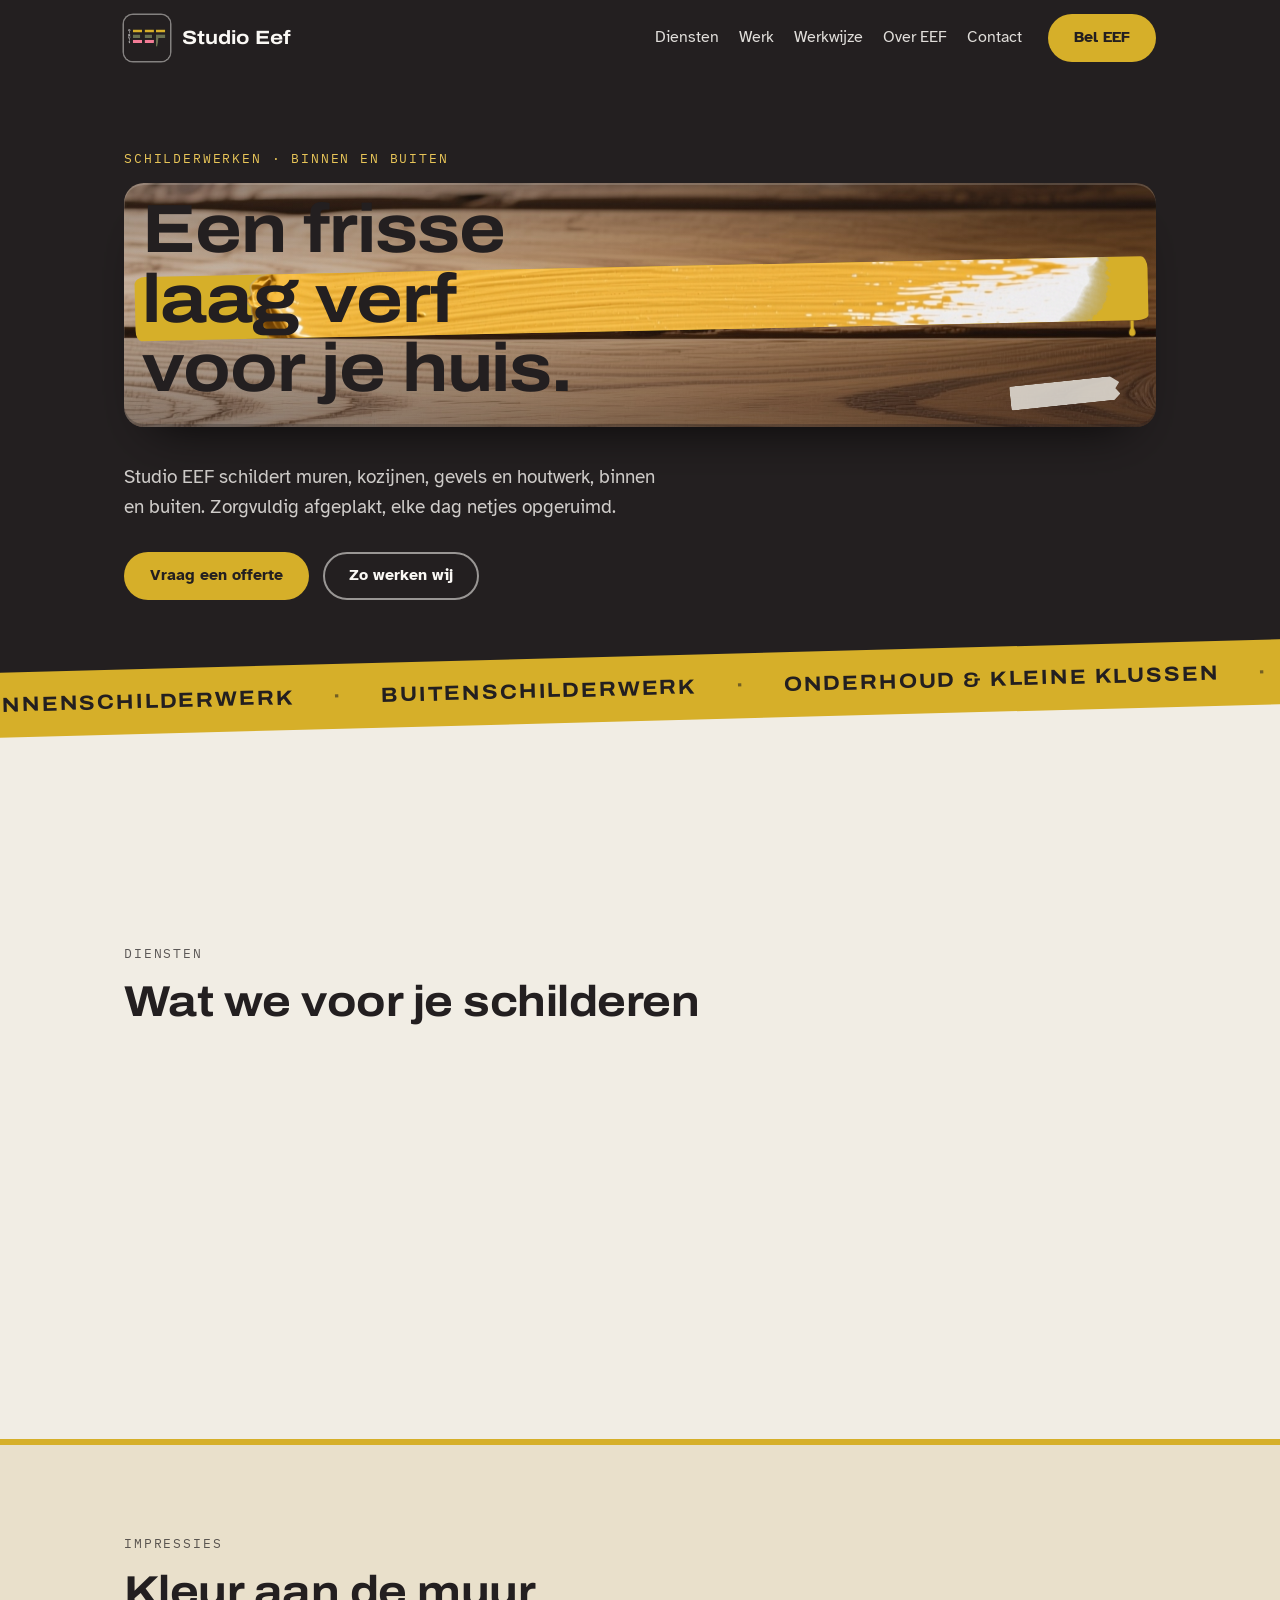
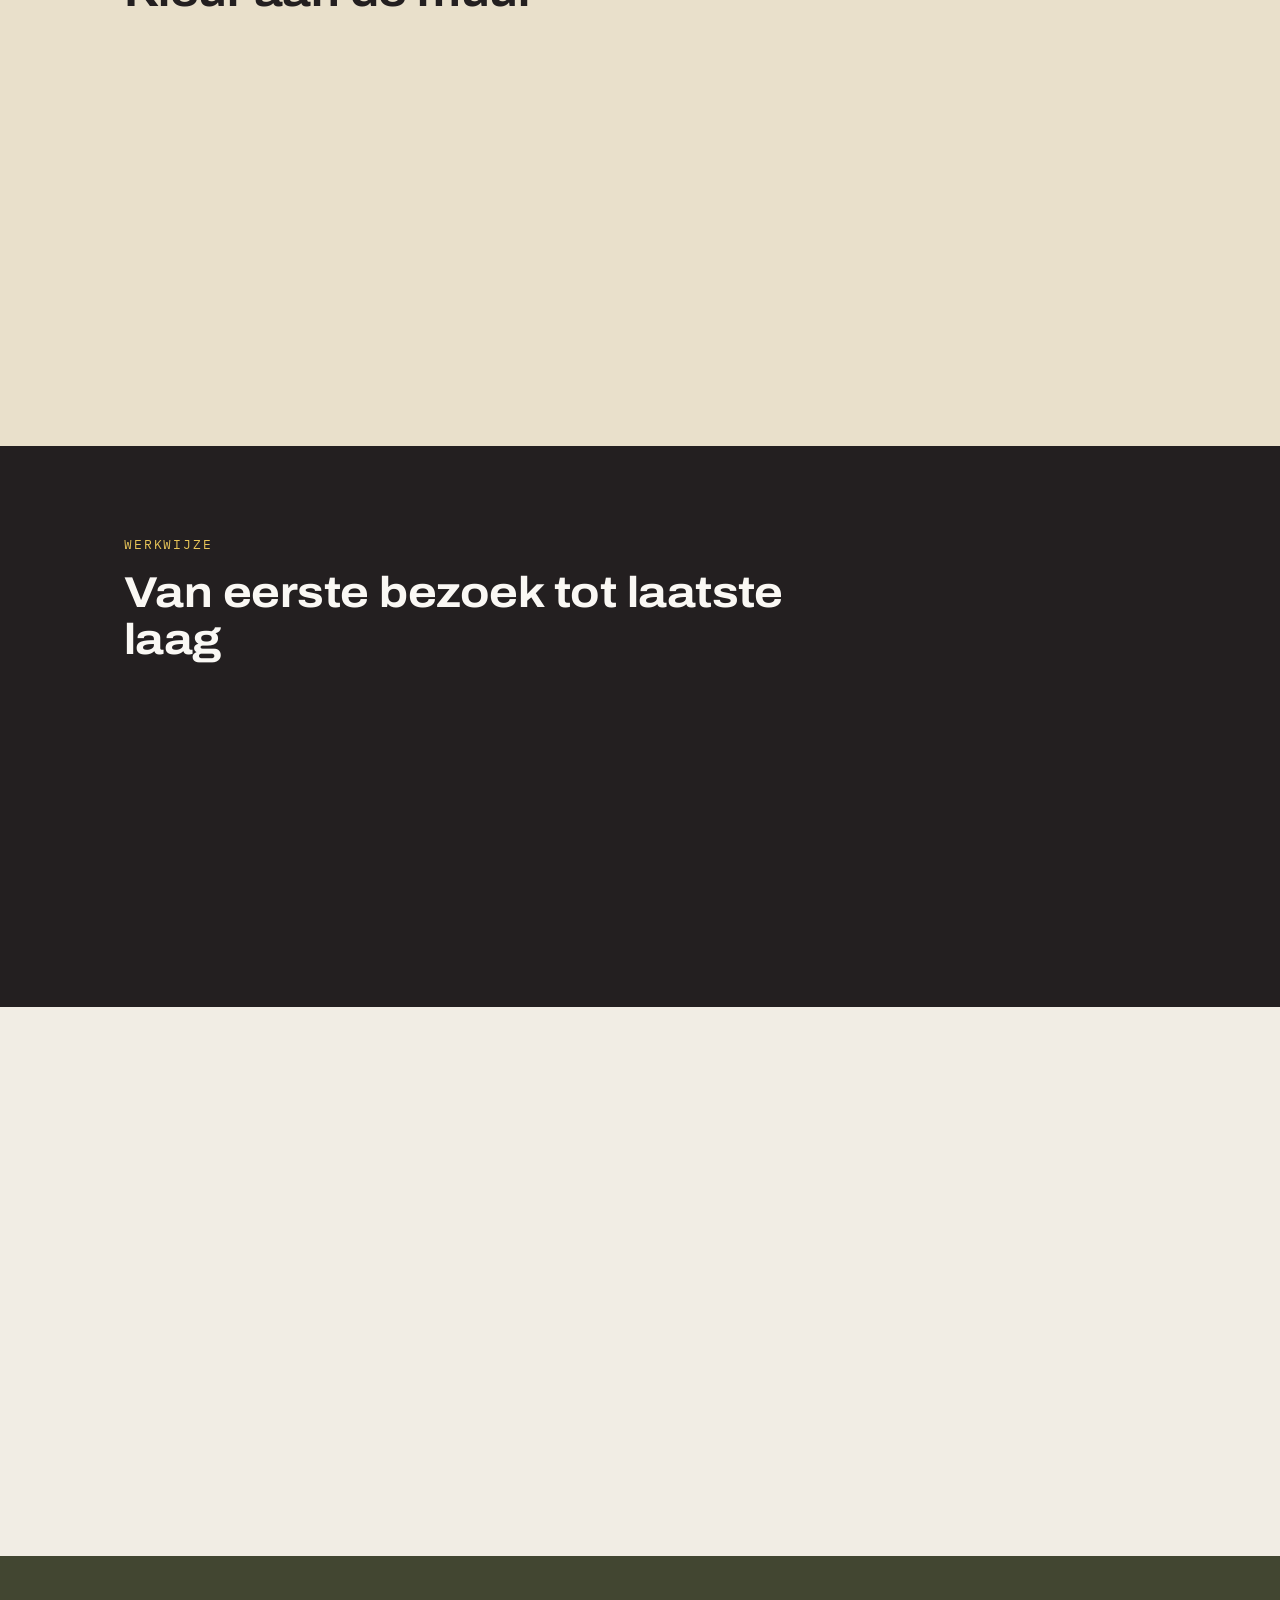
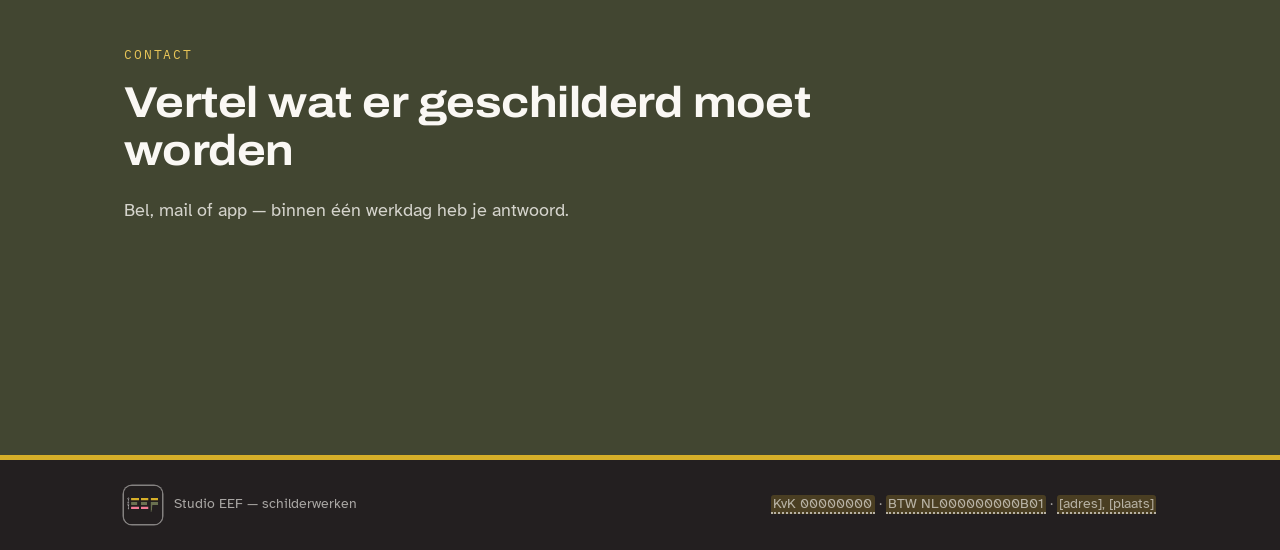
==== commit fe81d21b: "Site-deploy vanaf projectroot" ====
--- a/index.html
+++ b/index.html
@@ -1,4 +1,4 @@
-﻿<!DOCTYPE html>
+<!DOCTYPE html>
 <html lang="nl">
 <head>
 <meta charset="UTF-8">
@@ -87,7 +87,7 @@
         <h1 class="hero-title">
           <span class="titel-regel">Een frisse</span>
           <span class="titel-regel titel-plank">
-            <span class="verfstreek" aria-hidden="true"><img class="verfstreek-img" src="assets/img/verfstreek-mosterd.png" alt="" width="1664" height="928" decoding="async"><span class="glans"></span><svg class="druppel" viewBox="0 0 40 64" aria-hidden="true"><path d="M14 0 h12 v26 c0 2 6 8 6 16 a12 12 0 1 1 -24 0 c0 -8 6 -14 6 -16 Z"/></svg></span>
+            <span class="verfstreek" aria-hidden="true"><img class="verfstreek-img" src="assets/img/verfstreek-mosterd.png" alt="" width="1200" height="669" decoding="async"><span class="glans"></span><svg class="druppel" viewBox="0 0 40 64" aria-hidden="true"><path d="M14 0 h12 v26 c0 2 6 8 6 16 a12 12 0 1 1 -24 0 c0 -8 6 -14 6 -16 Z"/></svg></span>
             <span class="plank-tekst">laag verf</span>
           </span>
           <span class="titel-regel">voor je huis.</span>
@@ -96,7 +96,7 @@
         <!-- de kwast: fotorealistische ronde kwast met mosterdresten
              (transparante cut-out, rembg). De haarpunt linksonder volgt
              het pad via offset-anchor. -->
-        <img class="kwast" src="assets/img/kwast-ronde.png" alt="" width="140" height="78" decoding="async">
+        <img class="kwast" src="assets/img/kwast-ronde.png" alt="" width="420" height="234" decoding="async">
       </div>
 
       <p class="hero-sub">Studio EEF schildert muren, kozijnen, gevels en houtwerk, binnen en buiten. Zorgvuldig afgeplakt, elke dag netjes opgeruimd.</p>
@@ -189,21 +189,21 @@
       <h2 class="section-title">Kleur aan de muur</h2>
       <div class="werk-grid">
         <figure class="werk-card" data-reveal>
-          <img src="assets/img/werk-woonkamer.jpg" alt="Woonkamer met vers geschilderde kalkwitte muren en zonnig licht" width="1216" height="832" loading="eager" decoding="async">
+          <img src="assets/img/werk-woonkamer.jpg" alt="Woonkamer met vers geschilderde kalkwitte muren en zonnig licht" width="1216" height="832" loading="lazy" decoding="async">
           <figcaption>
             <span class="werk-tag">Impressie</span>
             Woonkamer &middot; muren en plafond in kalkwit
           </figcaption>
         </figure>
         <figure class="werk-card" data-reveal>
-          <img src="assets/img/werk-gevel.jpg" alt="Rijtjeshuis met vers geschilderde olijfgroene gevel en witte kozijnen" width="1216" height="832" loading="eager" decoding="async">
+          <img src="assets/img/werk-gevel.jpg" alt="Rijtjeshuis met vers geschilderde olijfgroene gevel en witte kozijnen" width="1216" height="832" loading="lazy" decoding="async">
           <figcaption>
             <span class="werk-tag">Impressie</span>
             Gevel &amp; kozijnen &middot; olijf met wit
           </figcaption>
         </figure>
         <figure class="werk-card" data-reveal>
-          <img src="assets/img/werk-detail.jpg" alt="Verfroller brengt een mosterdgele laag aan op een muur" width="1216" height="832" loading="eager" decoding="async">
+          <img src="assets/img/werk-detail.jpg" alt="Verfroller brengt een mosterdgele laag aan op een muur" width="1216" height="832" loading="lazy" decoding="async">
           <figcaption>
             <span class="werk-tag">Impressie</span>
             Detail &middot; tweede laag in mosterd
@@ -302,7 +302,7 @@
 <footer class="footer">
   <div class="container footer-inner">
     <div class="footer-brand">
-      <img class="footer-mark" src="assets/favicon.svg" alt="" width="38" height="38">
+      <img class="footer-mark" src="assets/logo.svg" alt="" width="38" height="38">
       <span>Studio EEF &mdash; schilderwerken</span>
     </div>
     <!-- TODO: KvK, BTW en adres invullen (gemarkeerd met class="todo") -->
--- a/css/style.css
+++ b/css/style.css
@@ -15,7 +15,9 @@
 
   /* materiaaltinten (nooit als accentkleur) */
   --gold-soft: #E8C558;   /* mosterd voor kleine tekst op donker: 9,7:1 op inkt */
-  --kalkwit: #F1EDE4;
+  --kalkwit: #F1EDE4;     /* lichte canvas: hele pagina (geen wit meer) */
+  --linnen: #F6F1E5;      /* kaartvlakken op kalkwit */
+  --kalk-diep: #E9E0CB;   /* werk-band: warme ondergrond met eigen kleur */
   --houtblauw: #3E5C76;
   --hout: #B08A5E;        /* hero-plank; inkt erop: 5,2:1 (AA groot) */
   --hout-donker: #8F6D46;
@@ -54,7 +56,7 @@
 
 body {
   margin: 0;
-  background: var(--papier);
+  background: var(--kalkwit); /* warm kalk: wit als vlakkleur is van de baan */
   color: var(--inkt);
   font-family: var(--font-body);
   font-size: 1.0625rem;
@@ -572,7 +574,7 @@
 /* ---------- trustbar: drie procesfeiten (statisch, geen cijfers-verzinwerk) ---------- */
 
 .trustbar {
-  background: var(--papier);
+  background: var(--kalkwit);
   padding-block: 42px 0;
 }
 
@@ -645,7 +647,7 @@
 .section-inkt { background: var(--inkt); color: var(--papier); }
 .section-olijf { background: var(--olijf); color: var(--papier); }
 .section-kalk {
-  background: var(--kalkwit);
+  background: var(--kalk-diep); /* warme werk-band, onderscheidt zich van kalk */
   border-top: 6px solid var(--mosterd); /* vette mosterd-divisie */
 }
 
@@ -670,7 +672,7 @@
 }
 
 .chip {
-  background: var(--papier);
+  background: var(--linnen);
   border: 1px solid var(--lijn);
   border-radius: var(--radius);
   overflow: hidden;
@@ -733,7 +735,7 @@
 
 .werk-card {
   margin: 0;
-  background: var(--papier);
+  background: var(--linnen);
   border: 1px solid var(--lijn);
   border-radius: var(--radius);
   overflow: hidden;
@@ -1012,11 +1014,6 @@
 /* ---------- responsive ---------- */
 
 @media (max-width: 900px) {
-  :root { --header-h: 68px; }
-
-  .nav { display: none; }
-  .menu { display: block; }
-
   .hero { padding-block: 56px 84px; }
   .tape { display: none; } /* op smal scherm vult de kop de plank — geen tape over tekst */
 
@@ -1047,6 +1044,17 @@
   .contact-actions { grid-template-columns: 1fr; }
 }
 
+/* ---------- navigatie-omschakeling pas bij 720px ----------
+   Desktop is leidend: een gewoon (niet-gemaximaliseerd) venster
+   houdt de volledige nav; het mobiele menu komt echt pas bij smal. */
+
+@media (max-width: 720px) {
+  :root { --header-h: 68px; }
+
+  .nav { display: none; }
+  .menu { display: block; }
+}
+
 @media (max-width: 640px) {
   .header-inner { gap: 14px; }
   .header-inner > .btn { display: none; } /* bellen kan via contact */
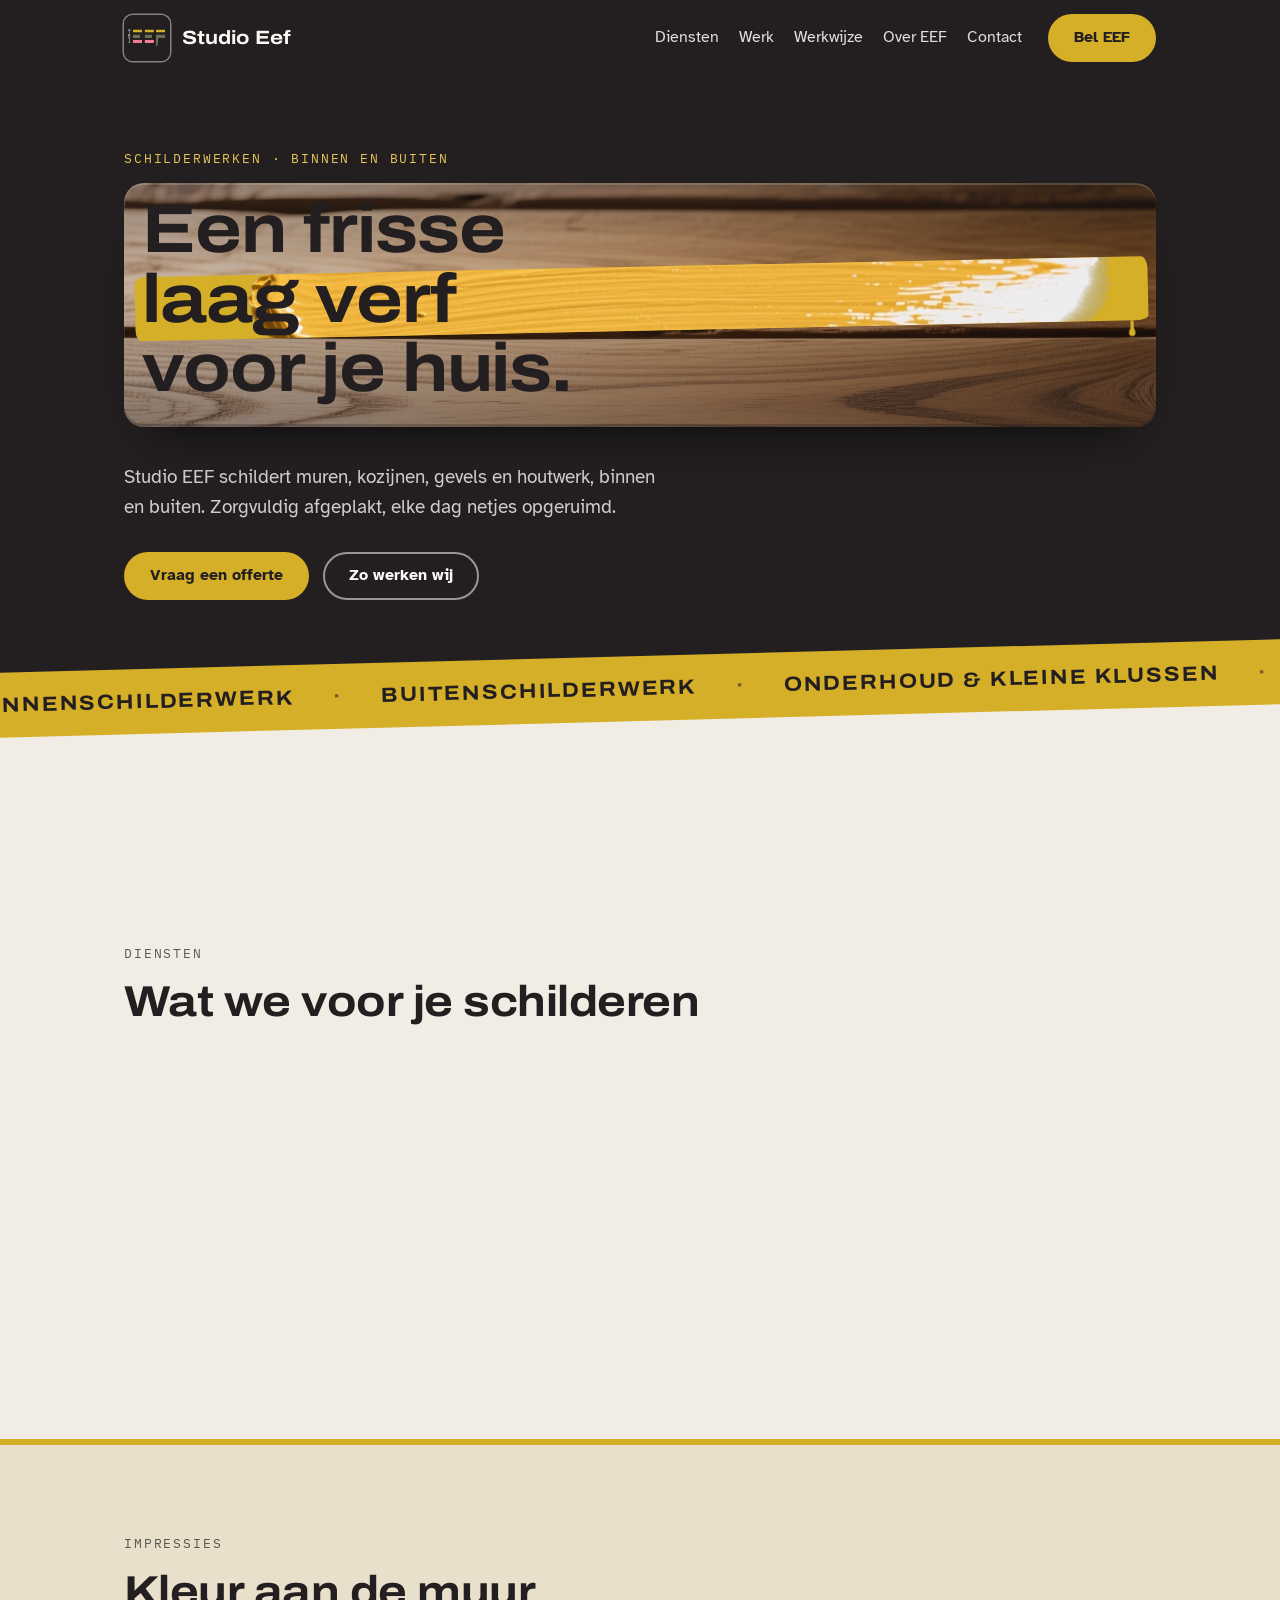
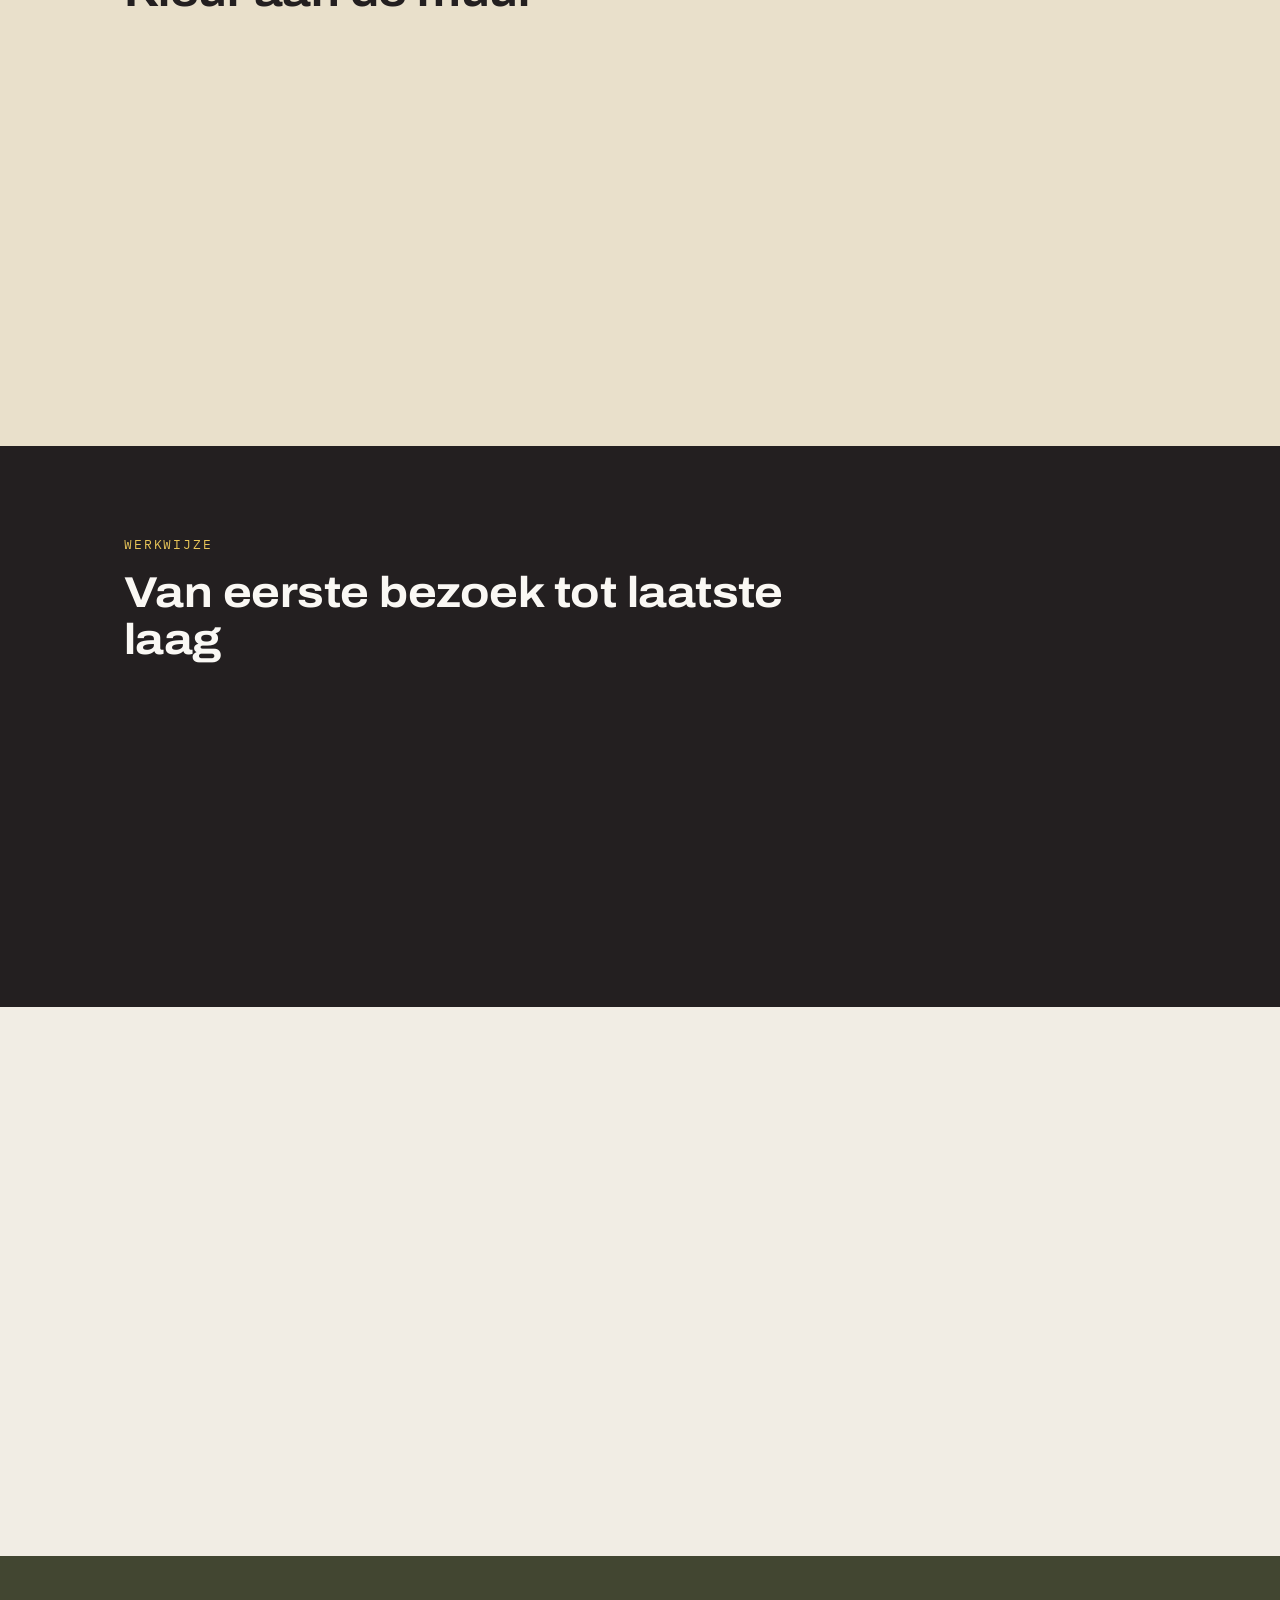
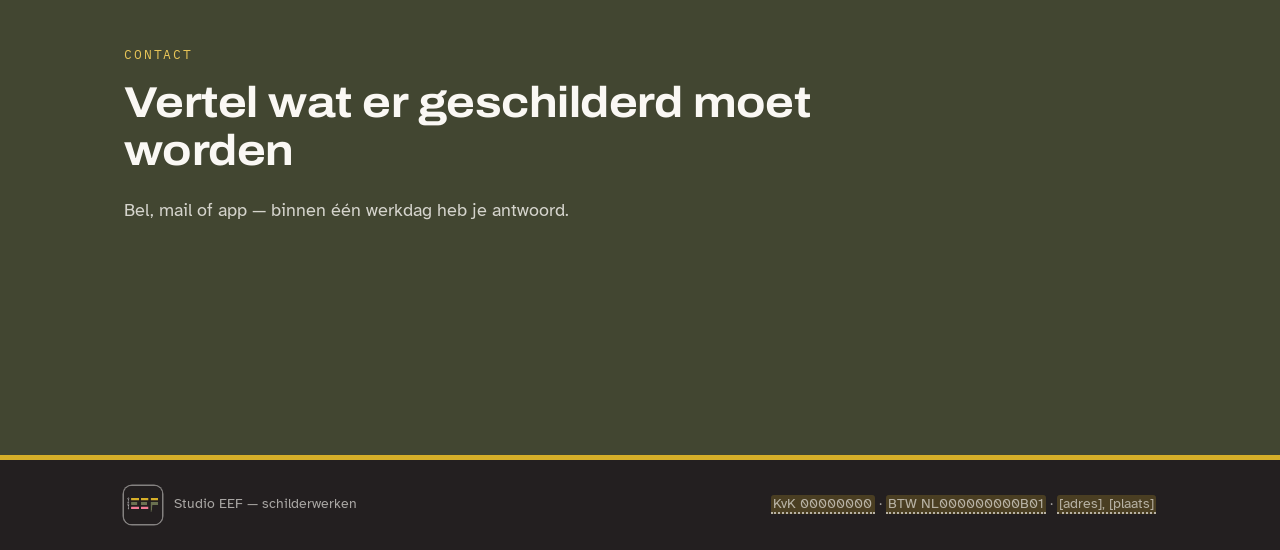
==== commit 2ea52ea1: "Site-deploy vanaf projectroot" ====
--- a/index.html
+++ b/index.html
@@ -76,10 +76,8 @@
       <p class="eyebrow eyebrow-licht">Schilderwerken &middot; binnen en buiten</p>
 
       <div class="hero-kunst">
-        <!-- het hout: staat er al vóór de kwast komt (substraat, geen animatie).
-             De afplaktape rechts sluit de compositie — "zorgvuldig afgeplakt"
-             is de kernbelofte uit de copy. -->
-        <div class="plank" aria-hidden="true"><span class="tape"></span></div>
+        <!-- het hout: staat er al vóór de kwast komt (substraat, geen animatie) -->
+        <div class="plank" aria-hidden="true"></div>
 
         <!-- meetpad voor de kwastslag (JS vult de d; zonder JS ongebruikt) -->
         <svg class="veeg-pad" aria-hidden="true" focusable="false"><path id="veeg-pad-pad" d=""/></svg>
--- a/css/style.css
+++ b/css/style.css
@@ -340,20 +340,6 @@
   pointer-events: none;
 }
 
-/* afplaktape: sluit de compositie rechts — materiaal, geen verf */
-.tape {
-  position: absolute;
-  right: 3.5%;
-  bottom: 9%;
-  width: clamp(56px, 11vw, 110px);
-  height: 24px;
-  background: rgba(241, 237, 228, 0.85);
-  border-radius: 2px;
-  box-shadow: 0 2px 5px rgba(35, 31, 32, 0.28);
-  transform: rotate(-6deg);
-  /* gescheurde rechterrand, alsof hij met de hand is afgescheurd */
-  clip-path: polygon(0 0, 92% 0, 100% 28%, 96% 52%, 100% 76%, 94% 100%, 0 100%);
-}
 /* de kop zelf: strak op de plank, wiped in met de kwast mee */
 .hero-kunst {
   position: relative;
@@ -1015,7 +1001,6 @@
 
 @media (max-width: 900px) {
   .hero { padding-block: 56px 84px; }
-  .tape { display: none; } /* op smal scherm vult de kop de plank — geen tape over tekst */
 
   .chips { grid-template-columns: 1fr 1fr; }
   .werk-grid { grid-template-columns: 1fr 1fr; }
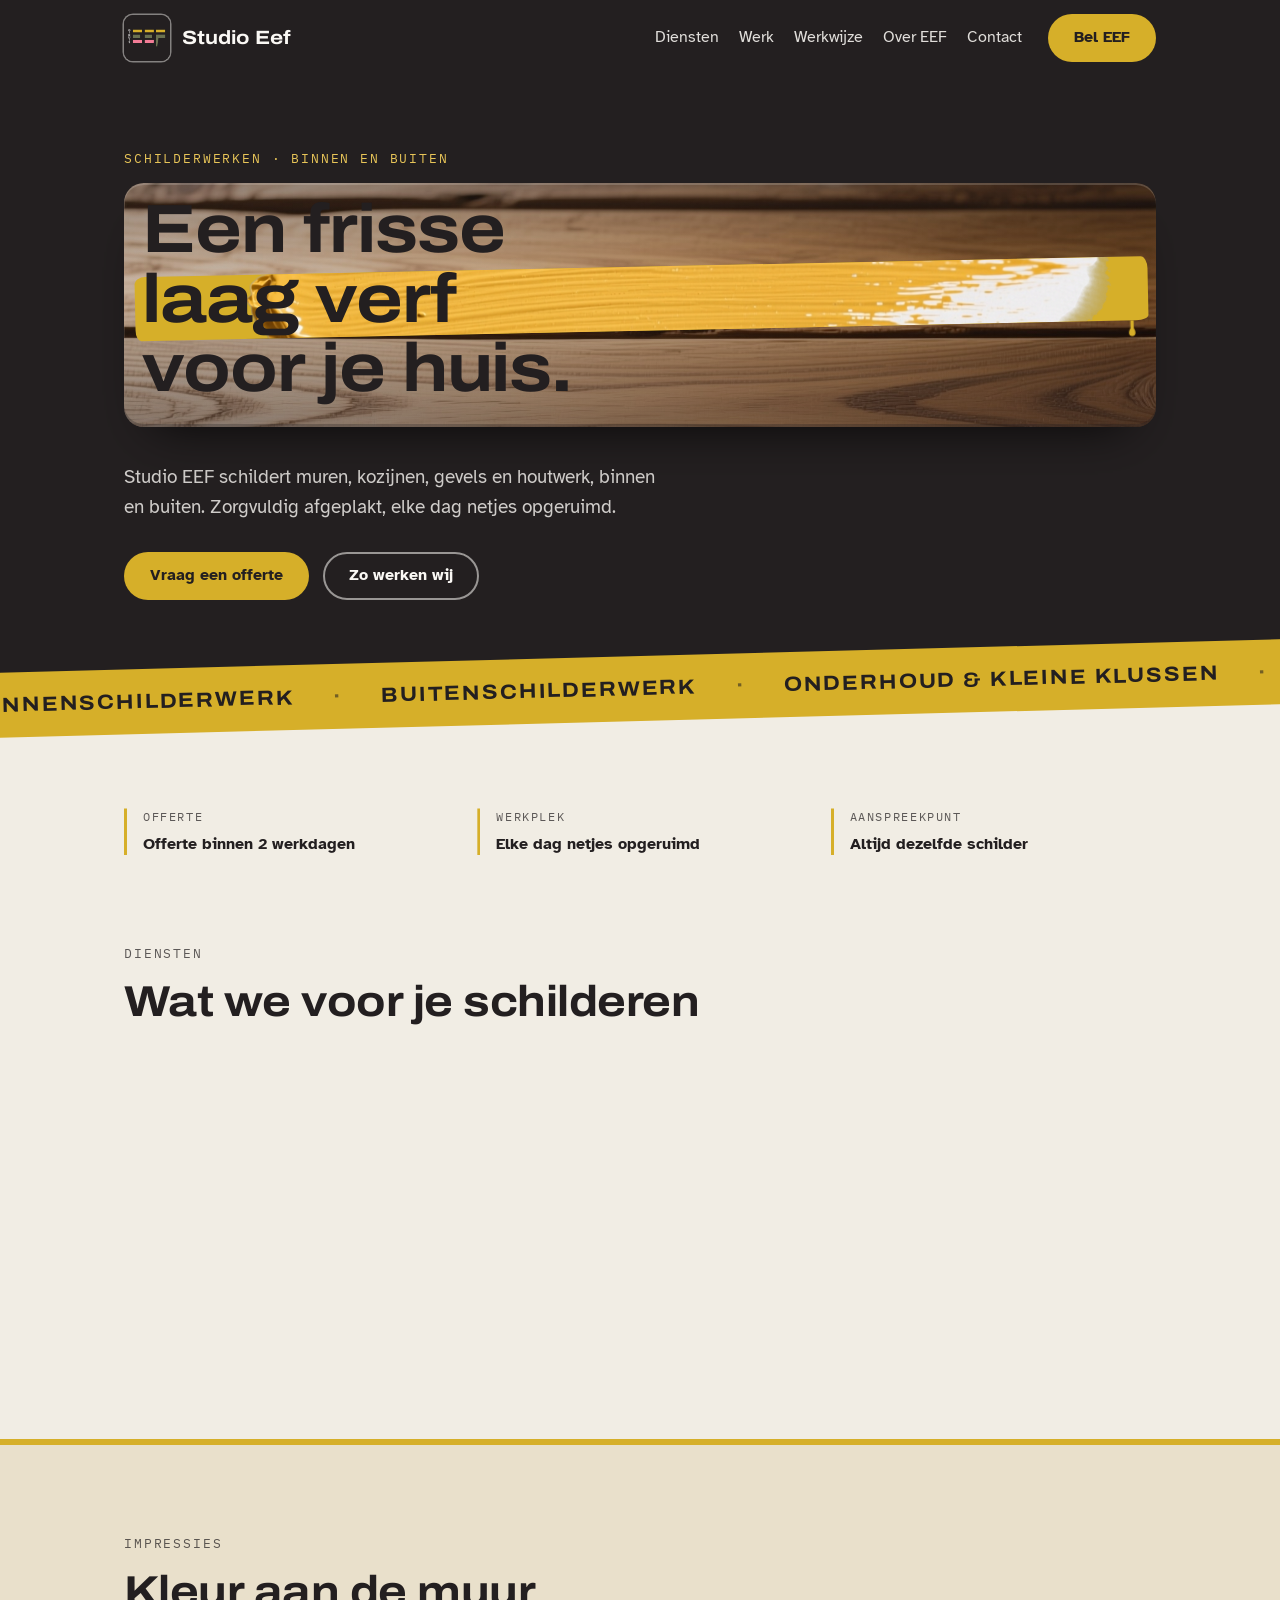
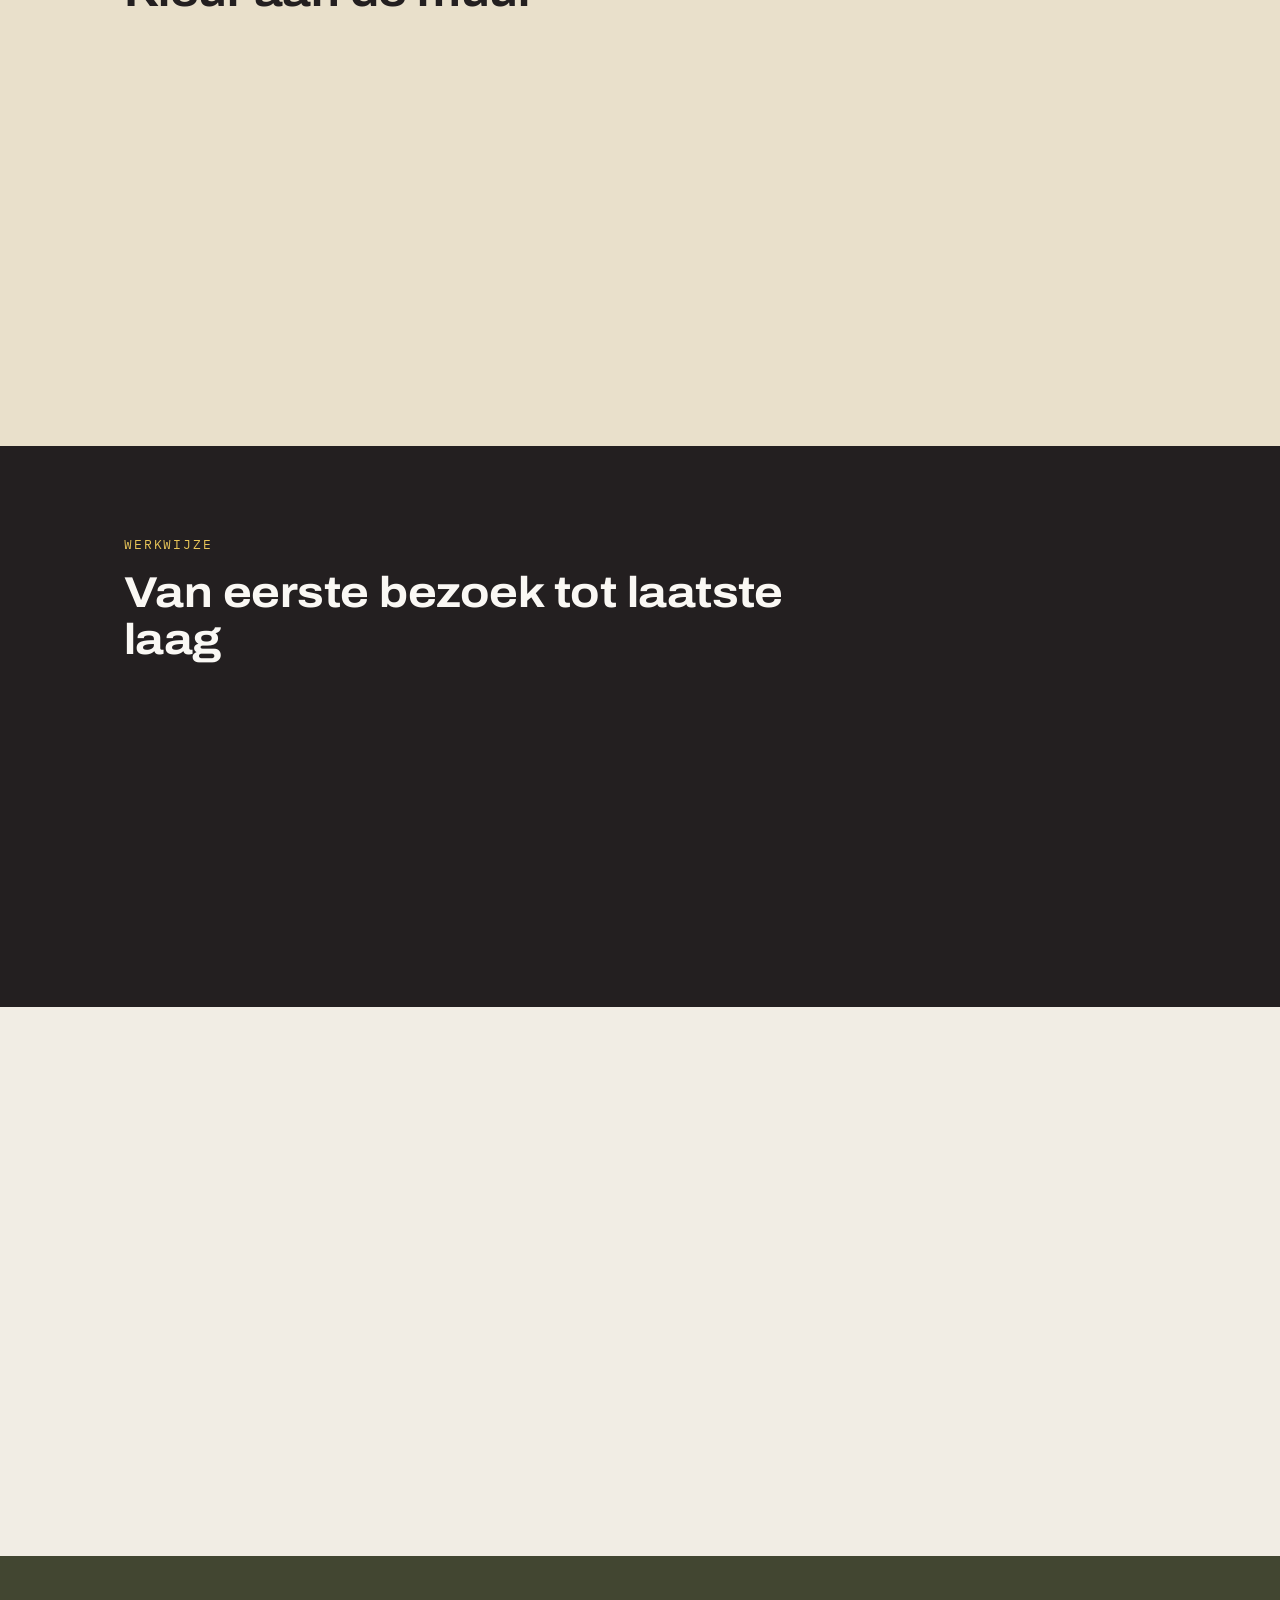
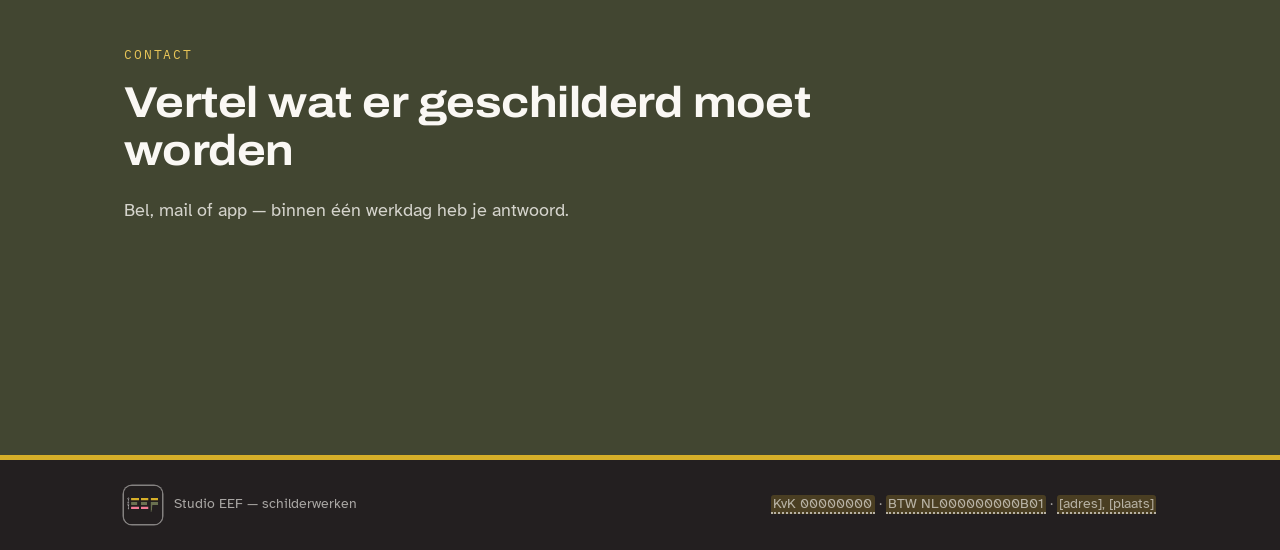
==== commit 672f5769: "Site-deploy vanaf projectroot" ====
--- a/index.html
+++ b/index.html
@@ -251,13 +251,6 @@
     <div class="container over-grid">
       <div class="over-logo" data-reveal>
         <img src="assets/logo.svg" alt="Logotegel van Studio Eef: verfstalen in mosterd, roze en olijf op een inkt-tegel" width="440" height="440">
-        <div class="over-kleuren" aria-hidden="true">
-          <span style="--k:#231F20"></span>
-          <span style="--k:#424631"></span>
-          <span style="--k:#D6AF29"></span>
-          <span style="--k:#F37C96"></span>
-        </div>
-        <p class="over-kleuren-caption">onze vier kleuren</p>
       </div>
       <div class="over-copy" data-reveal>
         <p class="eyebrow">Over EEF</p>
--- a/css/style.css
+++ b/css/style.css
@@ -811,27 +811,6 @@
   border-radius: 14px;
 }
 
-.over-kleuren {
-  display: flex;
-  gap: 7px;
-  margin-top: 18px;
-}
-.over-kleuren span {
-  width: 17px;
-  height: 17px;
-  border-radius: 5px;
-  background: var(--k);
-  box-shadow: inset 0 0 0 1px rgba(35, 31, 32, 0.18);
-}
-.over-kleuren-caption {
-  font-family: var(--font-mono);
-  font-size: 0.72rem;
-  letter-spacing: 0.1em;
-  text-transform: uppercase;
-  color: var(--zacht);
-  margin: 8px 0 0;
-}
-
 .over-text p { margin: 0 0 18px; max-width: 52ch; }
 .over-text p:last-child { margin-bottom: 0; }
 .over-text strong { color: var(--olijf); }
@@ -1024,7 +1003,6 @@
   .over-grid { grid-template-columns: 1fr; gap: 36px; }
   .over-logo { text-align: center; }
   .over-logo img { margin-inline: auto; }
-  .over-kleuren { justify-content: center; }
 
   .contact-actions { grid-template-columns: 1fr; }
 }
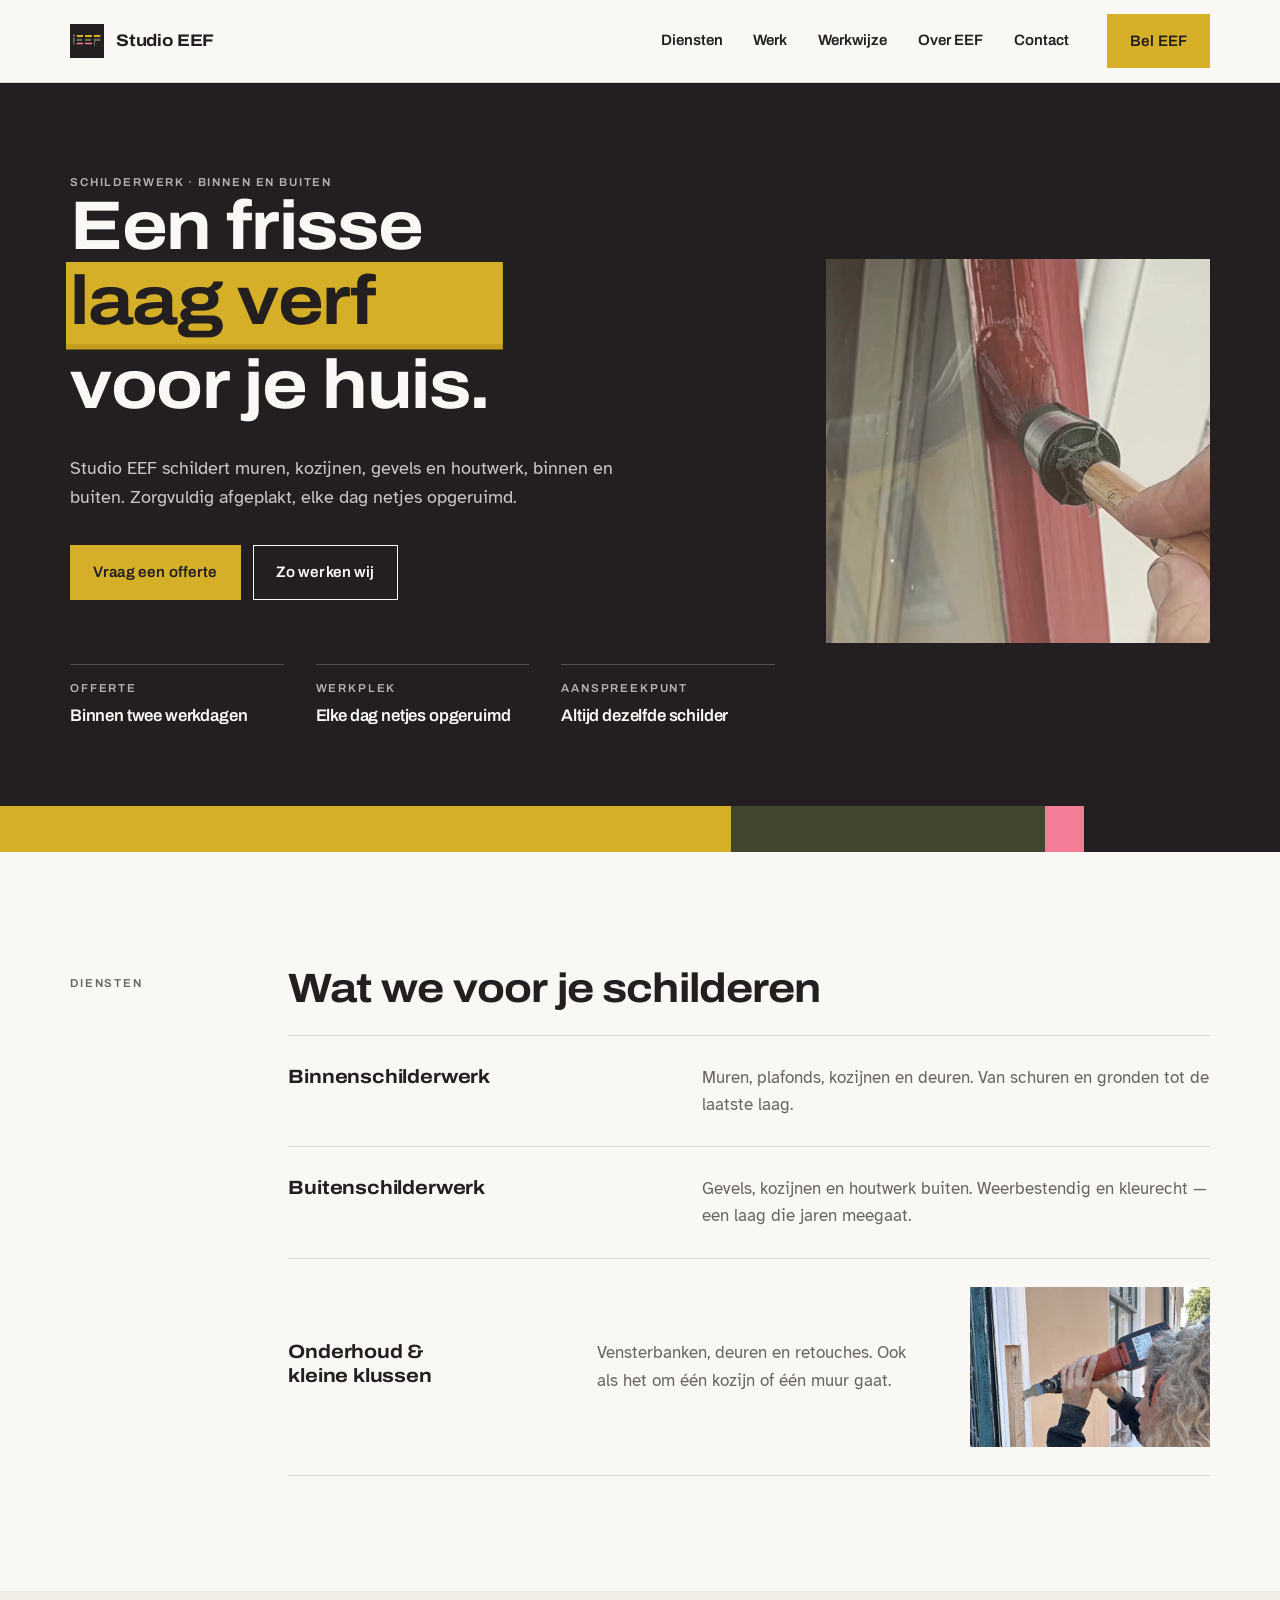
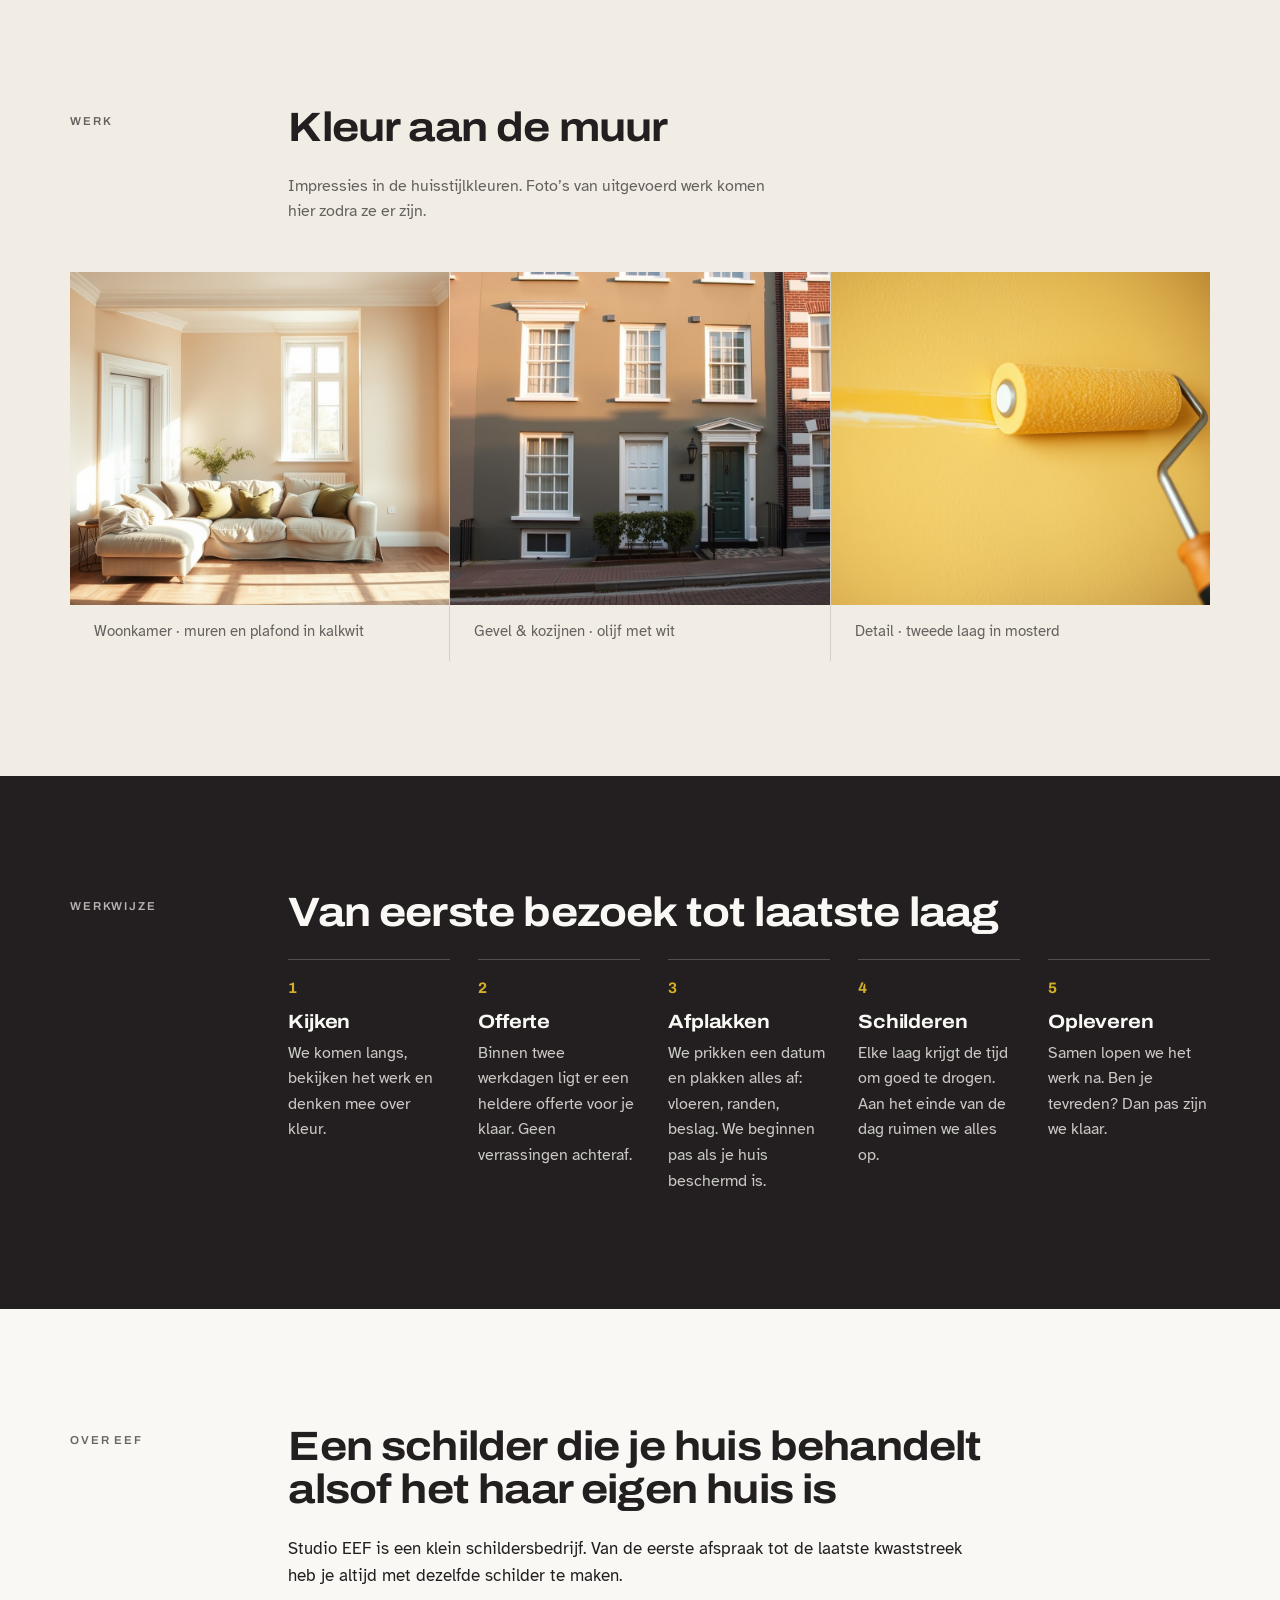
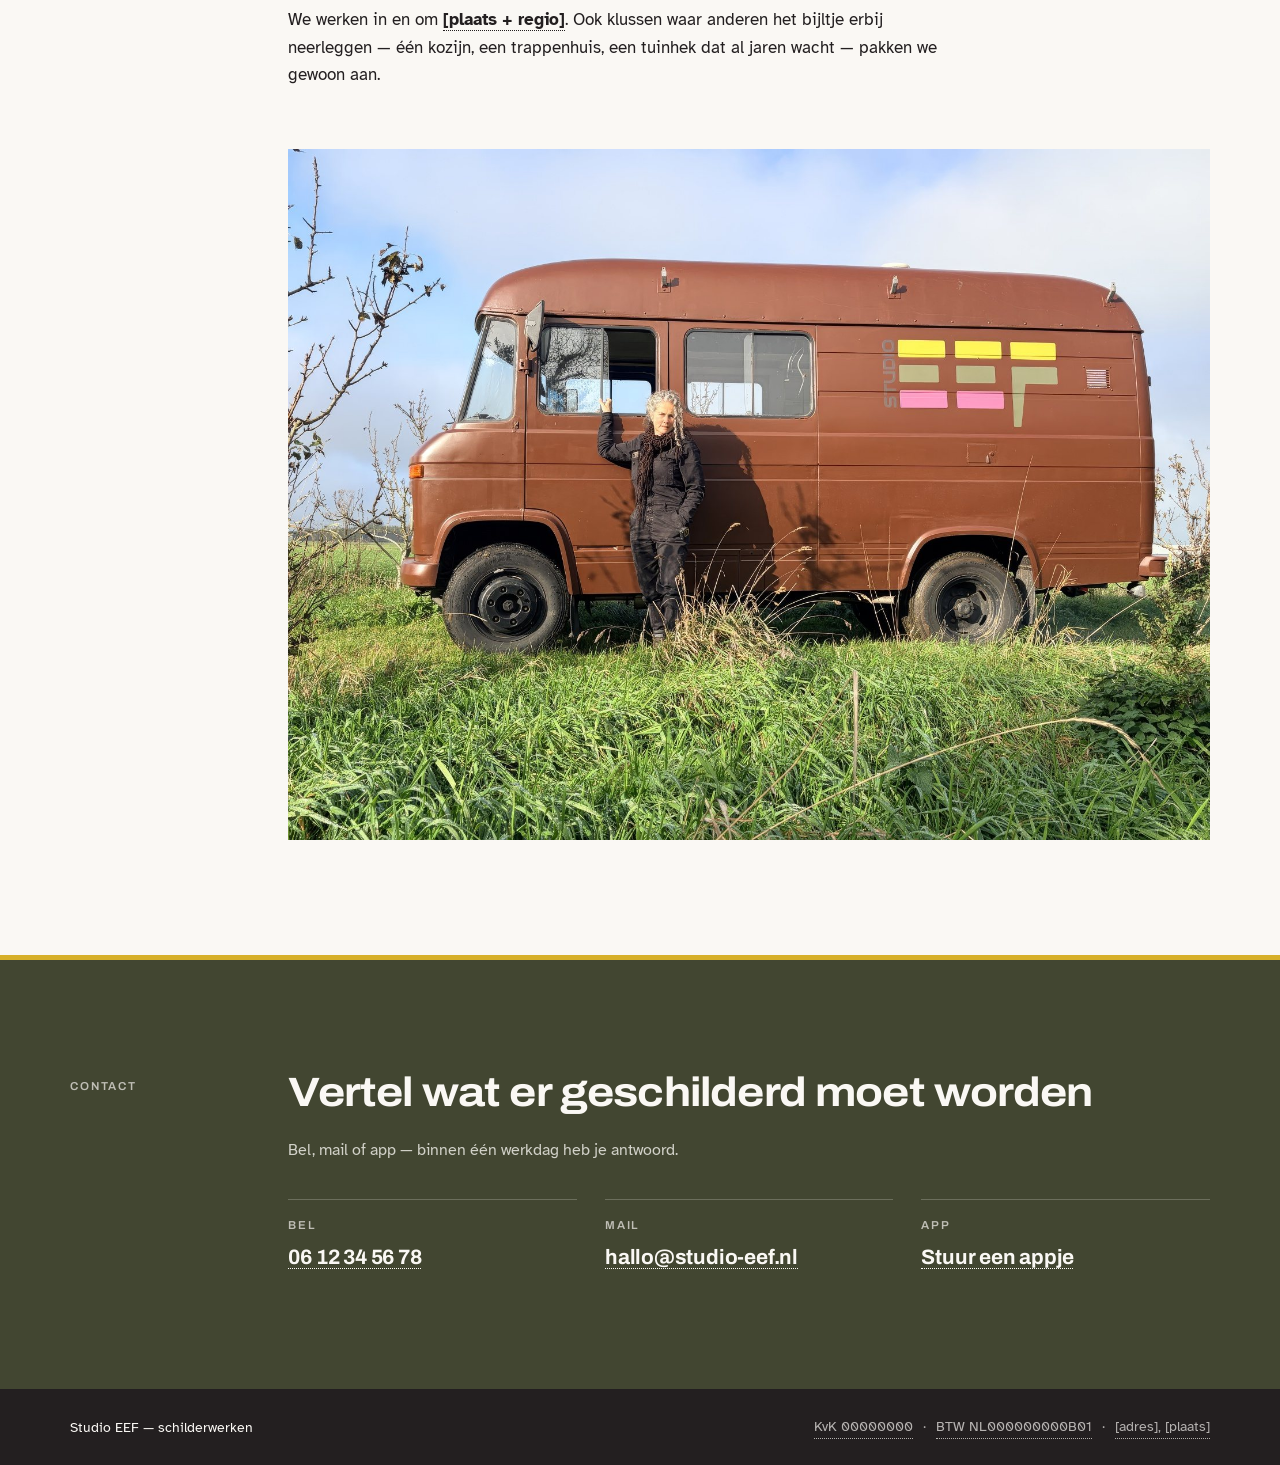
==== commit 06c2567a: "Site-deploy v3 vanaf projectroot" ====
--- a/index.html
+++ b/index.html
@@ -5,7 +5,7 @@
 <meta name="viewport" content="width=device-width, initial-scale=1.0">
 <title>Studio EEF — Schilderwerken binnen en buiten</title>
 <meta name="description" content="Studio EEF schildert binnen- en buitenschilderwerk en doet onderhoudsklussen. Zorgvuldig afgeplakt, netjes opgeleverd. Vraag een offerte.">
-<meta name="theme-color" content="#231F20">
+<meta name="theme-color" content="#FAF8F4">
 <!-- TODO: placeholdergegevens in de schema.org-data vervangen zodra bekend:
      telephone (+31612345678), email (hallo@studio-eef.nl) en url (www.studio-eef.nl) -->
 <script type="application/ld+json">
@@ -23,30 +23,25 @@
 <link rel="icon" type="image/svg+xml" href="assets/favicon.svg">
 <link rel="preconnect" href="https://fonts.googleapis.com">
 <link rel="preconnect" href="https://fonts.gstatic.com" crossorigin>
-<link href="https://fonts.googleapis.com/css2?family=Archivo:wdth,wght@75..125,600;75..125,700&family=Atkinson+Hyperlegible:wght@400;700&family=IBM+Plex+Mono:wght@400;500&display=swap" rel="stylesheet">
+<link href="https://fonts.googleapis.com/css2?family=Archivo:wdth,wght@75..125,600;75..125,700&family=Atkinson+Hyperlegible:wght@400;700&display=swap" rel="stylesheet">
 <link rel="stylesheet" href="css/style.css">
-<script>
-/* Bepaalt vóór de eerste paint hoe de hero-signature gaat afspelen:
-   geen data-hero = reduced-motion of geen JS → direct de geschilderde eindstand. */
-(function () {
-  try {
-    document.documentElement.classList.add('js-reveal');
-    if (window.matchMedia('(prefers-reduced-motion: reduce)').matches) { return; }
-    var offsetPath = window.CSS && CSS.supports && CSS.supports('offset-path', 'path("M0 0 L10 10")');
-    document.documentElement.setAttribute('data-hero', offsetPath ? 'css' : 'js');
-  } catch (e) { /* stil blijven: eindstand tonen */ }
-})();
-</script>
 </head>
-<body>
-<a class="skip" href="#diensten">Direct naar inhoud</a>
-
-<header class="header">
-  <div class="container header-inner">
-    <a class="brand" href="#" aria-label="Studio Eef — home">
-      <img class="brand-mark" src="assets/logo.svg" alt="" width="46" height="46">
-      <span class="brand-name">Studio Eef</span>
+<body id="top">
+
+<a class="skip" href="#diensten">Direct naar de inhoud</a>
+
+<!-- ============================================================
+     HEADER — papier, één haarscherpe lijn, geen schaduw
+     ============================================================ -->
+<header class="kop">
+  <div class="wrap kop-inner">
+    <a class="merk" href="#top" aria-label="Studio EEF — naar boven">
+      <span class="merk-tegel" aria-hidden="true">
+        <img src="assets/logo.svg" alt="" width="34" height="34">
+      </span>
+      <span class="merk-naam">Studio EEF</span>
     </a>
+
     <nav class="nav" aria-label="Hoofdmenu">
       <a href="#diensten">Diensten</a>
       <a href="#werk">Werk</a>
@@ -54,9 +49,13 @@
       <a href="#over">Over EEF</a>
       <a href="#contact">Contact</a>
     </nav>
+
+    <!-- TODO: telefoonnummer invullen zodra bekend — ook in de JSON-LD in de <head> -->
+    <a class="knop knop-mosterd kop-bel" href="tel:0612345678" data-todo="telefoonnummer" title="Placeholder — het telefoonnummer in deze link moet nog ingevuld worden">Bel EEF</a>
+
     <details class="menu">
-      <summary>Menu<span class="menu-bars" aria-hidden="true"><span></span><span></span></span></summary>
-      <nav class="menu-nav" aria-label="Mobiel menu">
+      <summary>Menu<span class="menu-balken" aria-hidden="true"><span></span><span></span></span></summary>
+      <nav class="menu-nav" aria-label="Menu">
         <a href="#diensten">Diensten</a>
         <a href="#werk">Werk</a>
         <a href="#werkwijze">Werkwijze</a>
@@ -64,250 +63,234 @@
         <a href="#contact">Contact</a>
       </nav>
     </details>
-    <!-- TODO: telefoonnummer invullen zodra bekend — ook in de JSON-LD bovenaan in de <head> -->
-    <a class="btn btn-mosterd" href="tel:0612345678" data-todo="telefoonnummer">Bel EEF</a>
   </div>
 </header>
 
 <main>
-  <!-- HERO: inkt canvas, houten plank, kwast-signature -->
+
+  <!-- ============================================================
+       HERO — inktvlak met de kop links en een vierkant venster op het
+       echte werk rechts: de clip van de kwast op het kozijn. De clip is
+       een macro-opname en leest alleen op dit formaat; als volle
+       achtergrond wordt het een onherkenbare donkere vlek. Hij loopt in
+       een lus (de streek herhaalt zich), staat stil bij
+       prefers-reduced-motion en zonder JavaScript blijft de poster staan.
+       ============================================================ -->
   <section class="hero">
-    <div class="container">
-      <p class="eyebrow eyebrow-licht">Schilderwerken &middot; binnen en buiten</p>
-
-      <div class="hero-kunst">
-        <!-- het hout: staat er al vóór de kwast komt (substraat, geen animatie) -->
-        <div class="plank" aria-hidden="true"></div>
-
-        <!-- meetpad voor de kwastslag (JS vult de d; zonder JS ongebruikt) -->
-        <svg class="veeg-pad" aria-hidden="true" focusable="false"><path id="veeg-pad-pad" d=""/></svg>
-
-        <h1 class="hero-title">
-          <span class="titel-regel">Een frisse</span>
-          <span class="titel-regel titel-plank">
-            <span class="verfstreek" aria-hidden="true"><img class="verfstreek-img" src="assets/img/verfstreek-mosterd.png" alt="" width="1200" height="669" decoding="async"><span class="glans"></span><svg class="druppel" viewBox="0 0 40 64" aria-hidden="true"><path d="M14 0 h12 v26 c0 2 6 8 6 16 a12 12 0 1 1 -24 0 c0 -8 6 -14 6 -16 Z"/></svg></span>
-            <span class="plank-tekst">laag verf</span>
-          </span>
-          <span class="titel-regel">voor je huis.</span>
-        </h1>
-
-        <!-- de kwast: fotorealistische ronde kwast met mosterdresten
-             (transparante cut-out, rembg). De haarpunt linksonder volgt
-             het pad via offset-anchor. -->
-        <img class="kwast" src="assets/img/kwast-ronde.png" alt="" width="420" height="234" decoding="async">
-      </div>
-
-      <p class="hero-sub">Studio EEF schildert muren, kozijnen, gevels en houtwerk, binnen en buiten. Zorgvuldig afgeplakt, elke dag netjes opgeruimd.</p>
-      <div class="hero-cta">
-        <a class="btn btn-mosterd" href="#contact">Vraag een offerte</a>
-        <a class="btn btn-ghost" href="#werkwijze">Zo werken wij</a>
-      </div>
-    </div>
-  </section>
-
-  <!-- MARQUEE-BAND: schuin, mosterd, dienstenwoorden (decoratief) -->
-  <div class="marquee" aria-hidden="true">
-    <div class="marquee-track">
-      <span>Binnenschilderwerk</span><span class="marquee-punt">&middot;</span>
-      <span>Buitenschilderwerk</span><span class="marquee-punt">&middot;</span>
-      <span>Onderhoud &amp; kleine klussen</span><span class="marquee-punt">&middot;</span>
-      <span>Binnenschilderwerk</span><span class="marquee-punt">&middot;</span>
-      <span>Buitenschilderwerk</span><span class="marquee-punt">&middot;</span>
-      <span>Onderhoud &amp; kleine klussen</span><span class="marquee-punt">&middot;</span>
-    </div>
-    <div class="marquee-track">
-      <span>Binnenschilderwerk</span><span class="marquee-punt">&middot;</span>
-      <span>Buitenschilderwerk</span><span class="marquee-punt">&middot;</span>
-      <span>Onderhoud &amp; kleine klussen</span><span class="marquee-punt">&middot;</span>
-      <span>Binnenschilderwerk</span><span class="marquee-punt">&middot;</span>
-      <span>Buitenschilderwerk</span><span class="marquee-punt">&middot;</span>
-      <span>Onderhoud &amp; kleine klussen</span><span class="marquee-punt">&middot;</span>
-    </div>
+    <div class="wrap hero-inner">
+      <div class="hero-copy">
+        <p class="label">Schilderwerk &middot; binnen en buiten</p>
+        <h1 class="hero-titel">Een frisse <span class="laag">laag verf</span> voor je huis.</h1>
+        <p class="hero-lead">Studio EEF schildert muren, kozijnen, gevels en houtwerk, binnen en buiten. Zorgvuldig afgeplakt, elke dag netjes opgeruimd.</p>
+        <p class="hero-acties">
+          <a class="knop knop-mosterd" href="#contact">Vraag een offerte</a>
+          <a class="knop knop-rand" href="#werkwijze">Zo werken wij</a>
+        </p>
+
+        <dl class="feiten">
+          <div>
+            <dt>Offerte</dt>
+            <dd>Binnen twee werkdagen</dd>
+          </div>
+          <div>
+            <dt>Werkplek</dt>
+            <dd>Elke dag netjes opgeruimd</dd>
+          </div>
+          <div>
+            <dt>Aanspreekpunt</dt>
+            <dd>Altijd dezelfde schilder</dd>
+          </div>
+        </dl>
+      </div>
+
+      <div class="hero-beeld">
+        <video class="hero-media" poster="assets/video/hero-poster.jpg" muted playsinline loop preload="none" aria-hidden="true" data-src="assets/video/hero.mp4" data-src-klein="assets/video/hero-mobiel.mp4"></video>
+      </div>
+    </div>
+  </section>
+
+  <!-- het balkenmotief van het merk, op paginaschaal: één egale strook -->
+  <div class="verfband" aria-hidden="true">
+    <span class="band-mosterd"></span><span class="band-olijf"></span><span class="band-roze"></span><span class="band-inkt"></span>
   </div>
 
-  <!-- TRUSTBAR: drie procesfeiten uit de eigen copy (geen verzonnen cijfers) -->
-  <aside class="trustbar" aria-label="Zo werkt Studio EEF">
-    <div class="container trustbar-grid">
-      <div class="trustbar-item" data-reveal>
-        <span class="trustbar-label">Offerte</span>
-        <p class="trustbar-feit">Offerte binnen 2 werkdagen</p>
-      </div>
-      <div class="trustbar-item" data-reveal>
-        <span class="trustbar-label">Werkplek</span>
-        <p class="trustbar-feit">Elke dag netjes opgeruimd</p>
-      </div>
-      <div class="trustbar-item" data-reveal>
-        <span class="trustbar-label">Aanspreekpunt</span>
-        <p class="trustbar-feit">Altijd dezelfde schilder</p>
-      </div>
-    </div>
-  </aside>
-
-  <!-- DIENSTEN als verfstalen -->
-  <section class="section" id="diensten">
-    <div class="container">
-      <p class="eyebrow">Diensten</p>
-      <h2 class="section-title">Wat we voor je schilderen</h2>
-      <div class="chips">
-        <article class="chip" data-reveal>
-          <div class="chip-band" style="--band:#D6AF29">
-            <span class="chip-code">EEF&#8209;01</span>
-          </div>
-          <div class="chip-body">
+  <!-- ============================================================
+       DIENSTEN — geen kaarten, geen nummers: rijen met een lijn
+       ============================================================ -->
+  <section class="sectie" id="diensten">
+    <div class="wrap split">
+      <p class="label">Diensten</p>
+      <div>
+        <h2>Wat we voor&nbsp;je schilderen</h2>
+        <ul class="diensten">
+          <li>
             <h3>Binnenschilderwerk</h3>
             <p>Muren, plafonds, kozijnen en deuren. Van schuren en gronden tot de laatste laag.</p>
-          </div>
-        </article>
-        <article class="chip" data-reveal>
-          <div class="chip-band" style="--band:#424631">
-            <span class="chip-code">EEF&#8209;02</span>
-          </div>
-          <div class="chip-body">
+          </li>
+          <li>
             <h3>Buitenschilderwerk</h3>
             <p>Gevels, kozijnen en houtwerk buiten. Weerbestendig en kleurecht &mdash; een laag die jaren meegaat.</p>
-          </div>
-        </article>
-        <article class="chip" data-reveal>
-          <div class="chip-band" style="--band:#F37C96">
-            <span class="chip-code">EEF&#8209;03</span>
-          </div>
-          <div class="chip-body">
+          </li>
+          <li class="dienst-met-foto">
             <h3>Onderhoud &amp; kleine klussen</h3>
             <p>Vensterbanken, deuren en retouches. Ook als het om &eacute;&eacute;n kozijn of &eacute;&eacute;n muur gaat.</p>
-          </div>
-        </article>
-      </div>
-    </div>
-  </section>
-
-  <!-- WERK: impressies -->
-  <section class="section section-kalk" id="werk">
-    <div class="container">
-      <p class="eyebrow">Impressies</p>
-      <h2 class="section-title">Kleur aan de muur</h2>
+            <img class="dienst-foto" src="assets/img/kleine-klus.jpg" alt="Eef haalt met een verfstripper oude verf van een kozijn" width="720" height="480" loading="lazy" decoding="async">
+          </li>
+        </ul>
+      </div>
+    </div>
+  </section>
+
+  <!-- ============================================================
+       WERK — de enige foto's op de pagina
+       ============================================================ -->
+  <section class="sectie sectie-kalk" id="werk">
+    <div class="wrap">
+      <div class="split">
+        <p class="label">Werk</p>
+        <div>
+          <h2>Kleur aan de muur</h2>
+          <p class="sectie-noot">Impressies in de huisstijlkleuren. Foto&rsquo;s van uitgevoerd werk komen hier zodra ze er zijn.</p>
+        </div>
+      </div>
       <div class="werk-grid">
-        <figure class="werk-card" data-reveal>
-          <img src="assets/img/werk-woonkamer.jpg" alt="Woonkamer met vers geschilderde kalkwitte muren en zonnig licht" width="1216" height="832" loading="lazy" decoding="async">
-          <figcaption>
-            <span class="werk-tag">Impressie</span>
-            Woonkamer &middot; muren en plafond in kalkwit
-          </figcaption>
+        <figure>
+          <img src="assets/img/werk-woonkamer.jpg" alt="Impressie: woonkamer met kalkwitte muren en zonnig licht" width="1216" height="832" loading="lazy" decoding="async">
+          <figcaption>Woonkamer &middot; muren en plafond in kalkwit</figcaption>
         </figure>
-        <figure class="werk-card" data-reveal>
-          <img src="assets/img/werk-gevel.jpg" alt="Rijtjeshuis met vers geschilderde olijfgroene gevel en witte kozijnen" width="1216" height="832" loading="lazy" decoding="async">
-          <figcaption>
-            <span class="werk-tag">Impressie</span>
-            Gevel &amp; kozijnen &middot; olijf met wit
-          </figcaption>
+        <figure>
+          <img src="assets/img/werk-gevel.jpg" alt="Impressie: rijtjeshuis met een olijfgroene gevel en witte kozijnen" width="1216" height="832" loading="lazy" decoding="async">
+          <figcaption>Gevel &amp; kozijnen &middot; olijf met wit</figcaption>
         </figure>
-        <figure class="werk-card" data-reveal>
-          <img src="assets/img/werk-detail.jpg" alt="Verfroller brengt een mosterdgele laag aan op een muur" width="1216" height="832" loading="lazy" decoding="async">
-          <figcaption>
-            <span class="werk-tag">Impressie</span>
-            Detail &middot; tweede laag in mosterd
-          </figcaption>
+        <figure>
+          <img src="assets/img/werk-detail.jpg" alt="Impressie: verfroller brengt een mosterdgele laag aan op een muur" width="1216" height="832" loading="lazy" decoding="async">
+          <figcaption>Detail &middot; tweede laag in mosterd</figcaption>
         </figure>
       </div>
     </div>
   </section>
 
-  <!-- WERKWIJZE: een echte volgorde, dus nummers -->
-  <section class="section section-inkt" id="werkwijze">
-    <div class="container">
-      <p class="eyebrow eyebrow-licht">Werkwijze</p>
-      <h2 class="section-title section-title-licht">Van eerste bezoek tot laatste laag</h2>
-      <ol class="steps">
-        <li data-reveal>
-          <span class="step-no">1</span>
-          <h3>Kijken</h3>
-          <p>We komen langs, bekijken het werk en denken mee over kleur.</p>
-        </li>
-        <li data-reveal>
-          <span class="step-no">2</span>
-          <h3>Offerte</h3>
-          <p>Binnen twee werkdagen ligt er een heldere offerte voor je klaar. Geen verrassingen achteraf.</p>
-        </li>
-        <li data-reveal>
-          <span class="step-no">3</span>
-          <h3>Afplakken</h3>
-          <p>We prikken een datum en plakken alles af: vloeren, randen, beslag. We beginnen pas als je huis beschermd is.</p>
-        </li>
-        <li data-reveal>
-          <span class="step-no">4</span>
-          <h3>Schilderen</h3>
-          <p>Elke laag krijgt de tijd om goed te drogen. Aan het einde van de dag ruimen we alles op.</p>
-        </li>
-        <li data-reveal>
-          <span class="step-no">5</span>
-          <h3>Opleveren</h3>
-          <p>Samen lopen we het werk na. Ben je tevreden? Dan pas zijn we klaar.</p>
-        </li>
-      </ol>
-    </div>
-  </section>
-
-  <!-- OVER -->
-  <section class="section" id="over">
-    <div class="container over-grid">
-      <div class="over-logo" data-reveal>
-        <img src="assets/logo.svg" alt="Logotegel van Studio Eef: verfstalen in mosterd, roze en olijf op een inkt-tegel" width="440" height="440">
-      </div>
-      <div class="over-copy" data-reveal>
-        <p class="eyebrow">Over EEF</p>
-        <h2 class="section-title">Een schilder die je huis behandelt alsof het zijn eigen huis is</h2>
-        <div class="over-text">
+  <!-- ============================================================
+       WERKWIJZE — een echte volgorde, dus nummers
+       ============================================================ -->
+  <section class="sectie sectie-inkt" id="werkwijze">
+    <div class="wrap split">
+      <p class="label label-licht">Werkwijze</p>
+      <div>
+        <h2>Van eerste bezoek tot laatste laag</h2>
+        <ol class="stappen">
+          <li>
+            <h3>Kijken</h3>
+            <p>We komen langs, bekijken het werk en denken mee over kleur.</p>
+          </li>
+          <li>
+            <h3>Offerte</h3>
+            <p>Binnen twee werkdagen ligt er een heldere offerte voor je klaar. Geen verrassingen achteraf.</p>
+          </li>
+          <li>
+            <h3>Afplakken</h3>
+            <p>We prikken een datum en plakken alles af: vloeren, randen, beslag. We beginnen pas als je huis beschermd is.</p>
+          </li>
+          <li>
+            <h3>Schilderen</h3>
+            <p>Elke laag krijgt de tijd om goed te drogen. Aan het einde van de dag ruimen we alles op.</p>
+          </li>
+          <li>
+            <h3>Opleveren</h3>
+            <p>Samen lopen we het werk na. Ben je tevreden? Dan pas zijn we klaar.</p>
+          </li>
+        </ol>
+      </div>
+    </div>
+  </section>
+
+  <!-- ============================================================
+       OVER
+       ============================================================ -->
+  <section class="sectie" id="over">
+    <div class="wrap split">
+      <p class="label">Over EEF</p>
+      <div class="over">
+        <div>
+          <h2>Een schilder die je huis behandelt alsof het haar eigen huis is</h2>
           <!-- TODO: eigenaar, werkgebied en ervaring invullen -->
           <p>Studio EEF is een klein schildersbedrijf. Van de eerste afspraak tot de laatste kwaststreek heb je altijd met dezelfde schilder te maken.</p>
           <!-- TODO: werkgebied invullen zodra bekend -->
           <p>We werken in en om <strong class="todo" title="Placeholder — nog in te vullen">[plaats + regio]</strong>. Ook klussen waar anderen het bijltje erbij neerleggen &mdash; &eacute;&eacute;n kozijn, een trappenhuis, een tuinhek dat al jaren wacht &mdash; pakken we gewoon aan.</p>
         </div>
-      </div>
-    </div>
-  </section>
-
-  <!-- CONTACT -->
-  <section class="section section-olijf" id="contact">
-    <div class="container">
-      <p class="eyebrow eyebrow-licht">Contact</p>
-      <h2 class="section-title section-title-licht">Vertel wat er geschilderd moet worden</h2>
-      <p class="contact-sub">Bel, mail of app &mdash; binnen &eacute;&eacute;n werkdag heb je antwoord.</p>
-      <div class="contact-actions">
-        <!-- TODO: echte gegevens invullen (href én zichtbare tekst) — gemarkeerd met class="todo" -->
-        <a class="contact-card" data-reveal href="tel:0612345678" data-todo="telefoonnummer">
-          <span class="contact-label">Bel</span>
-          <span class="contact-value"><span class="todo" title="Placeholder — nog in te vullen">06 12 34 56 78</span></span>
-        </a>
-        <a class="contact-card" data-reveal href="mailto:hallo@studio-eef.nl" data-todo="e-mailadres">
-          <span class="contact-label">Mail</span>
-          <span class="contact-value"><span class="todo" title="Placeholder — nog in te vullen">hallo@studio-eef.nl</span></span>
-        </a>
-        <a class="contact-card" data-reveal href="https://wa.me/31612345678" target="_blank" rel="noopener" data-todo="whatsapp-nummer (staat in de link)">
-          <span class="contact-label">App</span>
-          <span class="contact-value"><span class="todo" title="Placeholder — het nummer zit in de link">Stuur een appje</span></span>
-        </a>
-      </div>
-    </div>
-  </section>
+        <img class="over-foto" src="assets/img/eef-bus.jpg" alt="Eef naast haar bus, met het Studio EEF-logo op de zijkant" width="1600" height="1200" loading="lazy" decoding="async">
+      </div>
+    </div>
+  </section>
+
+  <!-- ============================================================
+       CONTACT
+       ============================================================ -->
+  <section class="sectie sectie-olijf" id="contact">
+    <div class="wrap split">
+      <p class="label label-licht">Contact</p>
+      <div>
+        <h2>Vertel wat er geschilderd moet worden</h2>
+        <p class="sectie-noot noot-licht">Bel, mail of app &mdash; binnen &eacute;&eacute;n werkdag heb je antwoord.</p>
+        <div class="contact-grid">
+          <!-- TODO: echte gegevens invullen (href én zichtbare tekst) — gemarkeerd met class="todo" -->
+          <a class="contact" href="tel:0612345678" data-todo="telefoonnummer">
+            <span class="contact-label">Bel</span>
+            <span class="contact-waarde"><span class="todo" title="Placeholder — nog in te vullen">06 12 34 56 78</span></span>
+          </a>
+          <a class="contact" href="mailto:hallo@studio-eef.nl" data-todo="e-mailadres">
+            <span class="contact-label">Mail</span>
+            <span class="contact-waarde"><span class="todo" title="Placeholder — nog in te vullen">hallo@studio-eef.nl</span></span>
+          </a>
+          <a class="contact" href="https://wa.me/31612345678" target="_blank" rel="noopener" data-todo="whatsapp-nummer (staat in de link)">
+            <span class="contact-label">App</span>
+            <span class="contact-waarde"><span class="todo" title="Placeholder — het nummer zit in de link">Stuur een appje</span></span>
+          </a>
+        </div>
+      </div>
+    </div>
+  </section>
+
 </main>
 
-<footer class="footer">
-  <div class="container footer-inner">
-    <div class="footer-brand">
-      <img class="footer-mark" src="assets/logo.svg" alt="" width="38" height="38">
-      <span>Studio EEF &mdash; schilderwerken</span>
-    </div>
+<footer class="voet">
+  <div class="wrap voet-inner">
+    <span class="voet-merk">Studio EEF &mdash; schilderwerken</span>
     <!-- TODO: KvK, BTW en adres invullen (gemarkeerd met class="todo") -->
-    <span><span class="todo" title="Placeholder — nog in te vullen">KvK 00000000</span> &middot; <span class="todo" title="Placeholder — nog in te vullen">BTW NL000000000B01</span> &middot; <span class="todo" title="Placeholder — nog in te vullen">[adres], [plaats]</span></span>
+    <span class="voet-legal"><span class="todo" title="Placeholder — nog in te vullen">KvK 00000000</span> &middot; <span class="todo" title="Placeholder — nog in te vullen">BTW NL000000000B01</span> &middot; <span class="todo" title="Placeholder — nog in te vullen">[adres], [plaats]</span></span>
   </div>
 </footer>
 
-<!-- MOBIELE CTA-BALK: alleen <=640px; verdwijnt zodra #contact in beeld is -->
-<div class="mobiel-cta" aria-label="Snelle acties">
+<!-- MOBIELE ACTIEBALK: alleen op smalle schermen -->
+<div class="mobiel-balk">
   <!-- TODO: telefoonnummer invullen zodra bekend — zelfde placeholder als de header-knop -->
-  <a class="mobiel-cta-knop mobiel-cta-bel" href="tel:0612345678" data-todo="telefoonnummer">Bel</a>
-  <a class="mobiel-cta-knop mobiel-cta-offerte" href="#contact">Offerte</a>
+  <a class="knop knop-rand" href="tel:0612345678" data-todo="telefoonnummer" title="Placeholder — het telefoonnummer in deze link moet nog ingevuld worden">Bel</a>
+  <a class="knop knop-mosterd" href="#contact">Offerte</a>
 </div>
 
-<script src="js/main.js" defer></script>
+<!-- De pagina werkt volledig zonder JavaScript. Twee kleine regeltjes:
+     1) het mobiele menu sluit na het kiezen van een link;
+     2) de hero-video wordt geladen in de maat die bij het scherm past
+        (1,2 MB breed / 298 KB smal) en niet bij prefers-reduced-motion —
+        dan blijft de poster staan. -->
+<script>
+  document.querySelectorAll('.menu-nav a').forEach(function (link) {
+    link.addEventListener('click', function () {
+      var menu = link.closest('details');
+      if (menu) { menu.open = false; }
+    });
+  });
+
+  (function () {
+    var video = document.querySelector('.hero-media');
+    if (!video) { return; }
+    if (window.matchMedia('(prefers-reduced-motion: reduce)').matches) { return; }
+    var breed = window.matchMedia('(min-width: 700px)').matches;
+    video.src = breed ? video.dataset.src : (video.dataset.srcKlein || video.dataset.src);
+    var poging = video.play();
+    if (poging && poging.catch) { poging.catch(function () { /* poster blijft staan */ }); }
+  })();
+</script>
+
 </body>
 </html>
--- a/css/style.css
+++ b/css/style.css
@@ -1,1075 +1,549 @@
-/* ============================================================
-   Studio EEF — v2 "Verse verf"
-   Inkt/olijf als canvas, mosterd als verse verf, roze accent.
-   Beweging = verf: één signature (kwast over hout), verder
-   restraint. Alleen transform / opacity / clip-path animeren.
-   ============================================================ */
-
+/* ==========================================================================
+   Studio EEF — v3 "Afplakrand"
+   Rustig, strak, professioneel. Eén idee: egale kleurvlakken die elkaar in
+   exacte rechte lijnen raken — de rand zoals hij na het lostrekken van de
+   afplaktape achterblijft. Geen rondingen, geen schaduwen, geen decoratie.
+   Nul JavaScript.
+   ========================================================================== */
+
+/* ---------- tokens (huisstijl, regel 3 van AGENTS.md) ---------- */
 :root {
-  /* huisstijl — vijf verplichte tokens */
   --olijf: #424631;
   --mosterd: #D6AF29;
   --roze: #F37C96;
   --inkt: #231F20;
   --papier: #FAF8F4;
 
-  /* materiaaltinten (nooit als accentkleur) */
-  --gold-soft: #E8C558;   /* mosterd voor kleine tekst op donker: 9,7:1 op inkt */
-  --kalkwit: #F1EDE4;     /* lichte canvas: hele pagina (geen wit meer) */
-  --linnen: #F6F1E5;      /* kaartvlakken op kalkwit */
-  --kalk-diep: #E9E0CB;   /* werk-band: warme ondergrond met eigen kleur */
-  --houtblauw: #3E5C76;
-  --hout: #B08A5E;        /* hero-plank; inkt erop: 5,2:1 (AA groot) */
-  --hout-donker: #8F6D46;
-
-  /* afgeleiden */
-  --inkt-diep: #1B1819;   /* header bij scrollen, menu-panel */
-  --lijn: rgba(35, 31, 32, 0.14);
-  --lijn-licht: rgba(250, 248, 244, 0.2);
-  --zacht: rgba(35, 31, 32, 0.72);
-  --zacht-licht: rgba(250, 248, 244, 0.8);
-  --mosterd-tint: rgba(214, 175, 41, 0.22); /* TODO-halo */
-
-  /* typografie */
-  --font-display: "Archivo", system-ui, sans-serif;
-  --font-body: "Atkinson Hyperlegible", system-ui, sans-serif;
-  --font-mono: "IBM Plex Mono", ui-monospace, monospace;
-
-  /* vorm */
-  --radius: 18px;
-  --radius-soft: 14px;
-  --header-h: 76px;
-
-  /* motion */
-  --ease-out: cubic-bezier(0.23, 1, 0.32, 1);
-  --ease-in-out: cubic-bezier(0.77, 0, 0.175, 1);
-  --veeg-duur: 2.2s;      /* één slag: 1,8–2,4s volgens de brief */
-  --veeg-start: 0.25s;    /* korte beat na de fonts */
-}
-
-* { box-sizing: border-box; }
-
-html { scroll-behavior: smooth; }
-
-/* ankers niet onder de sticky header laten verdwijnen */
-section[id], footer[id] { scroll-margin-top: calc(var(--header-h) + 12px); }
+  /* afgeleiden — alleen voor oppervlakken, nooit als nieuwe merkkleur */
+  --kalk: #F1EDE4;              /* versch geschilderd vlak */
+  --mosterd-diep: #C39D1F;      /* natte rand onderaan de mosterdlaag */
+
+  --inkt-14: rgba(35, 31, 32, 0.14);
+  --inkt-zwak: rgba(35, 31, 32, 0.68);   /* 5,3:1 op papier, 5,3:1 op kalk (AA) */
+  --papier-22: rgba(250, 248, 244, 0.22);
+  --papier-68: rgba(250, 248, 244, 0.68); /* 5,3:1 op olijf, 7,5:1 op inkt (AA) */
+  --papier-78: rgba(250, 248, 244, 0.78); /* 9,8:1 op inkt */
+
+  --font-display: "Archivo", system-ui, -apple-system, sans-serif;
+  --font-tekst: "Atkinson Hyperlegible", system-ui, -apple-system, sans-serif;
+
+  --wrap: 1140px;
+  --gutter: clamp(20px, 4vw, 40px);
+  --sectie: clamp(72px, 9vw, 132px);
+  --ease: cubic-bezier(0.22, 1, 0.36, 1);
+}
+
+/* ---------- basis ---------- */
+*, *::before, *::after { box-sizing: border-box; }
+
+html { -webkit-text-size-adjust: 100%; }
 
 body {
   margin: 0;
-  background: var(--kalkwit); /* warm kalk: wit als vlakkleur is van de baan */
+  background: var(--papier);
   color: var(--inkt);
-  font-family: var(--font-body);
+  font-family: var(--font-tekst);
   font-size: 1.0625rem;
   line-height: 1.6;
 }
 
-::selection { background: var(--mosterd); color: var(--inkt); }
-
-.container {
-  max-width: 1080px;
+img, svg { display: block; max-width: 100%; }
+
+ul, ol { list-style: none; margin: 0; padding: 0; }
+
+p { margin: 0 0 1em; }
+p:last-child { margin-bottom: 0; }
+
+a { color: inherit; }
+
+:focus-visible { outline: 2px solid currentColor; outline-offset: 3px; }
+
+.wrap {
+  width: min(var(--wrap), 100% - var(--gutter) * 2);
   margin-inline: auto;
-  padding-inline: 24px;
-}
-
-/* ---------- toegankelijkheid ---------- */
+}
 
 .skip {
   position: absolute;
-  left: -999px;
-  top: 12px;
-  background: var(--mosterd);
-  color: var(--inkt);
-  padding: 10px 16px;
-  border-radius: 10px;
+  left: -9999px;
+  top: 0;
+  padding: 12px 18px;
+  background: var(--inkt);
+  color: var(--papier);
   z-index: 100;
+}
+.skip:focus { left: 0; }
+
+/* ---------- typografie ---------- */
+h1, h2, h3 {
+  font-family: var(--font-display);
   font-weight: 700;
+  font-stretch: 112%;
+  letter-spacing: -0.02em;
+  line-height: 1.05;
+  margin: 0 0 0.6em;
+  text-wrap: balance;
+}
+
+h1 { font-size: clamp(2.4rem, 5.4vw, 4.3rem); line-height: 1.02; }
+h2 { font-size: clamp(1.8rem, 3.2vw, 2.6rem); }
+h3 { font-size: 1.2rem; line-height: 1.25; letter-spacing: -0.01em; margin-bottom: 0.35em; }
+
+.label {
+  font-family: var(--font-display);
+  font-weight: 600;
+  font-size: 0.72rem;
+  letter-spacing: 0.16em;
+  text-transform: uppercase;
+  color: var(--inkt-zwak);
+  margin: 0;
+}
+.label-licht { color: var(--papier-68); }
+
+.sectie-noot {
+  color: var(--inkt-zwak);
+  font-size: 0.98rem;
+  max-width: 48ch;
+  margin: 0 0 clamp(22px, 3vw, 36px);
+}
+.noot-licht { color: var(--papier-78); }
+
+/* ---------- knoppen: rechthoekig, geen schaduw ---------- */
+.knop {
+  display: inline-block;
+  font-family: var(--font-display);
+  font-weight: 600;
+  font-size: 0.95rem;
+  letter-spacing: 0.01em;
   text-decoration: none;
-}
-.skip:focus { left: 12px; }
-
-/* currentColor: inkt op lichte secties, papier op donkere — altijd zichtbaar */
-:focus-visible {
-  outline: 3px solid currentColor;
-  outline-offset: 2px;
-  border-radius: 4px;
-}
-
-/* ---------- TODO-markering ----------
-   Subtiele mosterthalo + stippellijn op placeholders die de
-   eigenaar nog moet invullen. Zoek op class="todo" of TODO in
-   index.html. Na invullen: class weghalen. */
-.todo {
-  background: var(--mosterd-tint);
-  border-bottom: 2px dotted currentColor;
-  border-radius: 3px 3px 0 0;
-  padding: 0 0.15em;
-  cursor: help;
-}
-
-/* ---------- knoppen ---------- */
-
-.btn {
-  display: inline-flex;
-  align-items: center;
-  justify-content: center;
-  font-family: var(--font-body);
-  font-weight: 700;
-  font-size: 1rem;
-  line-height: 1.2;
-  text-decoration: none;
-  padding: 12px 24px;
-  border-radius: 999px;
-  border: 2px solid transparent;
-  cursor: pointer;
-  transition:
-    transform 160ms var(--ease-out),
-    background-color 160ms var(--ease-out),
-    border-color 160ms var(--ease-out),
-    color 160ms var(--ease-out);
-}
-.btn:active { transform: scale(0.97); }
-
-.btn-mosterd {
-  background: var(--mosterd);
-  color: var(--inkt);
-}
-.btn-mosterd:focus-visible {
-  outline-color: var(--inkt);
-}
-
-.btn-ghost {
-  border-color: rgba(250, 248, 244, 0.55);
-  color: var(--papier);
-}
-.btn-ghost:focus-visible {
-  outline-color: var(--papier);
-}
-
-/* ---------- header (sticky, inkt) ---------- */
-
-.header {
+  padding: 14px 22px;
+  border: 1px solid transparent;
+  transition: background-color 160ms var(--ease), color 160ms var(--ease), border-color 160ms var(--ease);
+}
+.knop:active { transform: translateY(1px); }
+
+.knop-mosterd { background: var(--mosterd); color: var(--inkt); }
+.knop-mosterd:hover { background: var(--inkt); color: var(--papier); border-color: var(--inkt); }
+
+.knop-rand { border-color: var(--inkt); color: var(--inkt); }
+.knop-rand:hover { background: var(--inkt); color: var(--papier); }
+
+/* ---------- header ---------- */
+.kop {
   position: sticky;
   top: 0;
   z-index: 50;
-  background: var(--inkt);
-  transition:
-    background-color 250ms var(--ease-out),
-    box-shadow 250ms var(--ease-out);
-}
-
-/* bij scrollen subtiel compacter/donkerder: alleen kleur + transform */
-.header.scrolled {
-  background: var(--inkt-diep);
-  box-shadow: 0 1px 0 rgba(250, 248, 244, 0.08), 0 14px 30px -22px rgba(0, 0, 0, 0.8);
-}
-
-.header-inner {
+  background: var(--papier);
+  border-bottom: 1px solid var(--inkt-14);
+}
+.kop-inner {
   display: flex;
   align-items: center;
-  gap: 26px;
+  gap: clamp(16px, 3vw, 40px);
   padding-block: 14px;
-  min-height: var(--header-h);
-}
-
-.brand {
+}
+
+.merk {
   display: flex;
   align-items: center;
   gap: 12px;
   text-decoration: none;
-  color: var(--papier);
   margin-right: auto;
 }
-
-.brand-mark {
-  width: 46px;
-  height: 46px;
-  border-radius: 9px;
-  display: block;
-  box-shadow: 0 0 0 1.5px rgba(250, 248, 244, 0.45); /* dunne papieren rand, als de footer-tegel */
-  transition: transform 250ms var(--ease-out);
-}
-.header.scrolled .brand-mark { transform: scale(0.86); }
-
-.brand-name {
-  font-family: var(--font-display);
-  font-stretch: 115%;
+.merk-tegel { width: 34px; flex: none; }
+.merk-naam {
+  font-family: var(--font-display);
   font-weight: 700;
-  font-size: 1.2rem;
-  letter-spacing: 0.005em;
-}
-
-/* nav-onderstreep = kwastveeg die van links opbouwt */
-.nav { display: flex; gap: 20px; }
-
+  font-stretch: 112%;
+  font-size: 1.05rem;
+  letter-spacing: -0.01em;
+}
+
+.nav { display: flex; gap: clamp(18px, 2.4vw, 32px); }
 .nav a {
-  position: relative;
-  color: rgba(250, 248, 244, 0.88);
+  font-family: var(--font-display);
+  font-size: 0.94rem;
+  font-weight: 600;
   text-decoration: none;
-  font-weight: 400;
-  font-size: 1rem;
-  white-space: nowrap;
   padding-block: 4px;
-}
-.nav a::after {
-  content: "";
+  border-bottom: 2px solid transparent;
+  transition: border-color 160ms var(--ease);
+}
+.nav a:hover { border-bottom-color: var(--mosterd); }
+
+.menu { display: none; }
+.menu summary {
+  font-family: var(--font-display);
+  font-weight: 600;
+  font-size: 0.94rem;
+  cursor: pointer;
+  list-style: none;
+  border: 1px solid var(--inkt);
+  padding: 11px 16px;
+}
+.menu summary::-webkit-details-marker { display: none; }
+.menu-balken { display: inline-block; width: 14px; margin-left: 10px; vertical-align: middle; }
+.menu-balken span { display: block; height: 2px; background: var(--inkt); }
+.menu-balken span + span { margin-top: 4px; }
+.menu-nav {
   position: absolute;
   left: 0;
   right: 0;
-  bottom: -2px;
-  height: 3px;
-  border-radius: 2px;
-  background: var(--mosterd);
-  transform: scaleX(0);
-  transform-origin: left center;
-  transition: transform 200ms var(--ease-out);
-}
-.nav a:focus-visible { color: var(--papier); }
-.nav a:focus-visible::after { transform: scaleX(1); }
-
-/* ---------- mobiel menu (≤900px) ---------- */
-
-.menu {
-  display: none;
-  position: relative;
-  margin-left: auto;
-}
-
-.menu summary {
-  list-style: none;
-  cursor: pointer;
-  font-weight: 700;
-  color: var(--papier);
-  border: 2px solid rgba(250, 248, 244, 0.6);
-  border-radius: 999px;
-  padding: 9px 18px;
-  user-select: none;
-  display: inline-flex;
-  align-items: center;
-  gap: 10px;
-}
-.menu summary::-webkit-details-marker { display: none; }
-
-.menu-bars {
-  display: inline-flex;
-  flex-direction: column;
-  justify-content: center;
-  gap: 5px;
-  width: 16px;
-}
-.menu-bars span {
-  display: block;
-  height: 2px;
-  border-radius: 2px;
+  top: 100%;
   background: var(--papier);
-  transition: transform 220ms var(--ease-in-out);
-}
-.menu[open] .menu-bars span:first-child { transform: translateY(3.5px) rotate(45deg); }
-.menu[open] .menu-bars span:last-child { transform: translateY(-3.5px) rotate(-45deg); }
-
-.menu-nav {
-  position: absolute;
-  right: 0;
-  top: calc(100% + 10px);
-  z-index: 60;
-  background: var(--inkt-diep);
-  border: 1px solid var(--lijn-licht);
-  border-radius: 16px;
-  box-shadow: 0 22px 44px -24px rgba(0, 0, 0, 0.85);
+  border-bottom: 1px solid var(--inkt-14);
+  padding: 8px var(--gutter) 18px;
   display: flex;
   flex-direction: column;
-  min-width: 210px;
-  padding: 8px;
-}
-
+}
 .menu-nav a {
-  color: var(--papier);
+  font-family: var(--font-display);
+  font-weight: 600;
   text-decoration: none;
-  font-weight: 700;
-  padding: 11px 14px;
-  border-radius: 10px;
-}
-
-.menu[open] .menu-nav { animation: menu-in 180ms var(--ease-out); }
-
-@keyframes menu-in {
-  from { opacity: 0; transform: translateY(-6px); }
-  to { opacity: 1; transform: none; }
-}
-
-/* ---------- hero: inkt canvas + hout + kwast-signature ---------- */
-
+  padding: 12px 0;
+  border-bottom: 1px solid var(--inkt-14);
+}
+
+/* ---------- hero ----------
+   Inktvlak met de kop links en een vierkant "venster" op het echte werk
+   rechts. De clip is een macro-opname van een kwast op een kozijn; op
+   volledige breedte wordt dat een onherkenbare vlek, op dit formaat leest
+   hij precies zoals bedoeld. */
 .hero {
   background: var(--inkt);
   color: var(--papier);
-  padding-block: 72px 96px;
-  overflow: hidden; /* de kwast exit rechts, geen scrollbar */
-}
-
-.hero .container { position: relative; }
-
-.eyebrow {
-  font-family: var(--font-mono);
-  font-size: 0.82rem;
-  letter-spacing: 0.14em;
-  text-transform: uppercase;
-  color: var(--zacht);
-  margin: 0 0 14px;
-}
-.eyebrow-licht { color: var(--gold-soft); }
-
-/* het hout: fotorealistisch macro-oppervlak (AI) met donkere
-   inkt-gradient-overlay voor tekstcontrast; saturate/brightness net
-   ingetoomd (vision-check-advies) zodat het hout ondersteunt, niet schreeuwt */
-.plank {
-  position: absolute;
-  inset: 0;
-  border-radius: calc(var(--radius) * 1.1);
-  background:
-    linear-gradient(
-      180deg,
-      rgba(35, 31, 32, 0.36) 0%,
-      rgba(35, 31, 32, 0.10) 44%,
-      rgba(35, 31, 32, 0.42) 100%
-    ),
-    url("../assets/img/hero-hout.jpg") center / cover no-repeat;
-  filter: saturate(0.9) brightness(0.95);
-  box-shadow:
-    inset 0 2px 0 rgba(250, 248, 244, 0.18),
-    inset 0 -3px 0 rgba(35, 31, 32, 0.28),
-    0 26px 48px -30px rgba(0, 0, 0, 0.9);
-  pointer-events: none;
-}
-
-/* de kop zelf: strak op de plank, wiped in met de kwast mee */
-.hero-kunst {
+  padding-block: clamp(52px, 7vw, 92px) clamp(44px, 6vw, 76px);
+}
+
+.hero-inner {
+  display: grid;
+  gap: clamp(30px, 4vw, 60px);
+  align-items: center;
+}
+
+.hero-copy { min-width: 0; }
+
+.hero-beeld {
   position: relative;
-  margin-block: 10px 36px;
-}
-
-.hero-title {
-  position: relative;
-  z-index: 1;
-  margin: 0;
-  padding: 0.18em 0.26em 0.34em;
-  font-family: var(--font-display);
-  font-stretch: 115%;
-  font-weight: 700;
-  font-size: clamp(2.8rem, 3.2vw + 1.7rem, 5.5rem);
-  line-height: 1.02;
-  letter-spacing: -0.015em;
-  color: var(--inkt); /* 5,2:1 op hout (AA groot); 7,8:1 op mosterd */
-}
-
-.titel-regel { display: block; }
-
-/* de geschilderde middenregel: fotorealistische mosterd streek over het hout */
-.titel-plank { position: relative; white-space: nowrap; }
-
-.verfstreek {
-  position: absolute;
-  z-index: 0;
-  left: -0.1em;
-  right: -0.14em;
-  top: 50%;
-  height: 0.94em;
-  transform: translateY(-52%) rotate(-1.2deg);
-  background: var(--mosterd); /* basislak: garandeert de mosterdtint ook
-                                 waar de JPG-laag nog laadt */
-  /* licht onregelmatige hoeken: met de hand geschilderd, geen machine-balk */
-  border-radius: 0.16em 0.1em 0.18em 0.08em / 0.1em 0.18em 0.08em 0.16em;
-}
-
-/* de AI-verfstreek als transparante cut-out over de mosterd-basislak:
-   de droge, uitdunnende rechtskant wordt door de basislak "aangevuld",
-   zodat de streek overal massief mosterd leest. (Geen overflow:hidden
-   op .verfstreek: de druppel hangt eronder buiten.) */
-.verfstreek-img {
+  aspect-ratio: 1;
+  max-width: 460px;
+  overflow: hidden;
+  background: var(--inkt);
+}
+
+.hero-media {
   position: absolute;
   inset: 0;
   width: 100%;
   height: 100%;
   object-fit: cover;
-  object-position: 50% 52%; /* de streek zit in het kader op 30–75% hoogte */
-  border-radius: inherit;
+  object-position: 50% 55%;
+}
+
+/* op het inktvlak: lichte tekst, lichte hagen, lichte ghost-knop */
+.hero .label { color: var(--papier-68); }
+.hero .hero-lead { color: var(--papier-78); }
+.hero .feiten div { border-top-color: var(--papier-22); }
+.hero .feiten dt { color: var(--papier-68); }
+.hero .feiten dd { color: var(--papier); }
+.hero .knop-rand { border-color: var(--papier); color: var(--papier); }
+.hero .knop-rand:hover { background: var(--papier); color: var(--inkt); }
+.hero .knop-mosterd:hover { background: var(--mosterd-diep); color: var(--inkt); border-color: var(--mosterd-diep); }
+
+.hero-titel { max-width: 24ch; margin-bottom: 0.5em; }
+
+/* de mosterdlaag: geen highlight áchter twee woorden maar een geschilderde
+   strook over de volle regelhoogte, die breder doorloopt dan de woorden zelf.
+   Dat leest als een aangebrachte laag verf in plaats van als een marker.
+   De tekst erop is inkt (7,8:1) — ook nu de kop zelf papier is. */
+.laag {
   display: block;
-}
-
-.plank-tekst { position: relative; z-index: 1; }
-
-/* druppel hangt aan de rechterkant van de streek */
-.druppel {
-  position: absolute;
-  right: 0.16em;
-  bottom: -0.3em;
-  width: 0.16em;
-  height: 0.34em;
-  fill: var(--mosterd);
-  transform-origin: top center;
-}
-
-/* natte-glans-sheen: eenmalig ná de slag, transform+opacity only */
-.glans {
-  position: absolute;
-  inset: 0;
-  border-radius: inherit;
-  overflow: hidden;
-  pointer-events: none;
-}
-.glans::before {
+  width: fit-content;
+  min-width: 62%;
+  padding: 0.06em 0.3em 0.2em 0.06em;
+  margin-left: -0.06em;
+  color: var(--inkt);
+  /* het donkere randje onderaan geeft de laag dikte (natte rand) */
+  background: linear-gradient(180deg, var(--mosterd) 0 93%, var(--mosterd-diep) 93% 100%);
+  clip-path: inset(0 100% 0 0);
+  animation: laag-trek 820ms var(--ease) 260ms forwards;
+}
+@keyframes laag-trek { to { clip-path: inset(0 0 0 0); } }
+
+.hero-lead {
+  font-size: clamp(1.05rem, 1.4vw, 1.2rem);
+  max-width: 46ch;
+  margin-bottom: clamp(24px, 3vw, 34px);
+}
+
+.hero-acties { display: flex; flex-wrap: wrap; gap: 12px; margin-bottom: clamp(40px, 5vw, 64px); }
+
+.feiten {
+  display: grid;
+  gap: clamp(16px, 2.5vw, 32px);
+  margin: 0;
+}
+.feiten div { border-top: 1px solid var(--inkt-14); padding-top: 14px; }
+.feiten dt {
+  font-family: var(--font-display);
+  font-weight: 600;
+  font-size: 0.72rem;
+  letter-spacing: 0.16em;
+  text-transform: uppercase;
+  color: var(--inkt-zwak);
+  margin-bottom: 6px;
+}
+.feiten dd {
+  margin: 0;
+  font-family: var(--font-display);
+  font-weight: 600;
+  font-size: 1.05rem;
+  letter-spacing: -0.01em;
+}
+
+/* het balkenmotief van het merk, op paginaschaal */
+.verfband {
+  display: flex;
+  height: clamp(30px, 3.6vw, 54px);
+  margin: 0;
+}
+.verfband span { display: block; height: 100%; }
+.band-mosterd { flex: 56; background: var(--mosterd); }
+.band-olijf { flex: 24; background: var(--olijf); }
+.band-roze { flex: 3; background: var(--roze); }
+.band-inkt { flex: 15; background: var(--inkt); }
+
+/* ---------- secties ---------- */
+.sectie { padding-block: var(--sectie); }
+.sectie-kalk { background: var(--kalk); }
+.sectie-inkt { background: var(--inkt); color: var(--papier); }
+.sectie-olijf {
+  position: relative;
+  background: var(--olijf);
+  color: var(--papier);
+}
+.sectie-olijf::before {
   content: "";
   position: absolute;
-  top: 0;
-  bottom: 0;
-  left: -45%;
-  width: 38%;
-  background: linear-gradient(
-    100deg,
-    rgba(250, 248, 244, 0) 0%,
-    rgba(250, 248, 244, 0.42) 50%,
-    rgba(250, 248, 244, 0) 100%
-  );
-  transform: translateX(-160%);
-  opacity: 0;
-}
-
-.hero-sub {
-  font-size: 1.2rem;
-  line-height: 1.55;
-  max-width: 34rem;
-  margin: 0 0 30px;
-  color: var(--zacht-licht);
-}
-
-.hero-cta { display: flex; gap: 14px; flex-wrap: wrap; }
-
-/* ---------- de kwast (foto: ronde kwast met mosterdresten) ---------- */
-
-.kwast {
+  inset: 0 0 auto 0;
+  height: 5px;
+  background: var(--mosterd);
+}
+
+[id] { scroll-margin-top: 84px; }
+
+/* label links, inhoud rechts — het etiket van de verfpot */
+.split {
+  display: grid;
+  gap: clamp(20px, 3vw, 40px);
+}
+.split > .label { padding-top: 0.55em; }
+
+/* ---------- diensten: rijen, geen kaarten ---------- */
+.diensten li {
+  border-top: 1px solid var(--inkt-14);
+  padding-block: clamp(18px, 2.4vw, 28px);
+}
+.diensten li:last-child { border-bottom: 1px solid var(--inkt-14); }
+.diensten h3 { margin-bottom: 0.3em; }
+.diensten p { color: var(--inkt-zwak); max-width: 52ch; }
+
+/* "Onderhoud & kleine klussen" krijgt één echte foto: bewijs bij de dienst
+   waar mensen het minst van weten wat ze inhoudt */
+.dienst-foto {
+  width: 100%;
+  max-width: 200px;
+  height: auto;
+  display: block;
+  margin-top: 16px;
+}
+@media (min-width: 900px) {
+  .dienst-foto { margin-top: 0; }
+}
+
+/* ---------- werk: de enige foto's ---------- */
+.werk-grid {
+  margin-top: clamp(28px, 4vw, 48px);
+  display: grid;
+  gap: 1px;
+  background: var(--inkt-14);
+}
+.werk-grid figure { margin: 0; background: var(--kalk); }
+.werk-grid img {
+  width: 100%;
+  height: clamp(220px, 26vw, 360px);
+  object-fit: cover;
+}
+.werk-grid figcaption {
+  font-size: 0.94rem;
+  color: var(--inkt-zwak);
+  padding: 14px clamp(14px, 2vw, 24px) 18px;
+}
+
+/* ---------- werkwijze: een echte volgorde, dus nummers ---------- */
+.stappen { display: grid; gap: clamp(22px, 3vw, 32px); }
+.stappen li { border-top: 1px solid var(--papier-22); padding-top: 16px; }
+.stappen li::before {
+  content: counter(stap);
+  counter-increment: stap;
+  display: block;
+  font-family: var(--font-display);
+  font-weight: 700;
+  font-size: 0.95rem;
+  font-variant-numeric: tabular-nums;
+  color: var(--mosterd);
+  margin-bottom: 10px;
+}
+.stappen { counter-reset: stap; }
+.stappen p { color: var(--papier-78); font-size: 1rem; }
+
+/* ---------- over ---------- */
+.over { display: grid; gap: clamp(24px, 4vw, 44px); }
+/* echte foto van Eef naast haar bus — het logo staat op de bus, dus de
+   merkidentiteit blijft in beeld zonder dat er iets aan het logo verandert.
+   Volle breedte van de tekstkolom: het originele kader (4:3) werkt beter dan
+   een vierkante uitsnede. */
+.over-foto {
+  width: 100%;
+  height: auto;
+  display: block;
+}
+.over p { max-width: 62ch; margin-bottom: 1em; }
+.over p + p { margin-top: 0; }
+
+/* ---------- contact ---------- */
+.contact-grid { display: grid; gap: clamp(18px, 2.5vw, 28px); }
+/* Op mobiel is dit de belangrijkste actie van de pagina, dus een zichtbaar
+   omkaderd blok met pijl: het moet als knop lezen, niet als losse tekst. */
+.contact {
+  display: block;
+  position: relative;
+  text-decoration: none;
+  border: 1px solid var(--papier-22);
+  padding: 14px 46px 14px 16px;
+}
+.contact::after {
+  content: "\2192";
   position: absolute;
-  left: 0;
-  top: 0;
-  z-index: 3;
-  width: clamp(88px, 11vw, 140px);
-  height: auto;
-  pointer-events: none;
-  opacity: 0; /* alleen zichtbaar tijdens de slag */
-  offset-anchor: 10% 75%; /* de haarpunt linksonder volgt het pad */
-  offset-rotate: auto;
-}
-
-/* meetpad voor de kwastslag — onzichtbaar, alleen geometrie voor JS */
-.veeg-pad {
-  position: absolute;
-  width: 0;
-  height: 0;
-  overflow: hidden;
-}
-
-/* ---------- hero-signature: states
-   Volgorde: géén data-hero (reduced motion / geen JS) = eindstand.
-   data-hero zet de beginsituatie pas nadat besloten is dat er
-   géanimeerd gaat worden; .speelt start de CSS-animaties. ------ */
-
-html[data-hero] .kwast { will-change: transform, opacity; }
-
-html[data-hero] .hero-title {
-  clip-path: inset(0 100% 0 0);
-}
-
-html[data-hero="css"] .hero-kunst.speelt .kwast {
-  animation: kwast-veeg var(--veeg-duur) var(--ease-in-out) var(--veeg-start) both;
-}
-
-html[data-hero="css"] .hero-kunst.speelt .hero-title {
-  animation: titel-wipe var(--veeg-duur) var(--ease-in-out) var(--veeg-start) both;
-}
-
-html[data-hero] .hero-kunst.speelt .glans::before {
-  animation: glans-sheen 1.1s var(--ease-in-out) calc(var(--veeg-start) + var(--veeg-duur) + 0.25s) both;
-}
-
-html[data-hero] .hero-kunst.speelt .druppel {
-  animation: druppel-zakt 650ms var(--ease-out) calc(var(--veeg-start) + var(--veeg-duur) + 0.4s) both;
-}
-
-/* de slag zelf: offset-distance + opacity in één tijdlijn,
-   zodat reis en fade nooit uit de pas lopen */
-@keyframes kwast-veeg {
-  0% { offset-distance: 0%; opacity: 0; }
-  6% { opacity: 1; }
-  86% { opacity: 1; }
-  100% { offset-distance: 100%; opacity: 0; }
-}
-
-/* de wipe: synchroon met de kwast (zelfde duur + curve + start) */
-@keyframes titel-wipe {
-  from { clip-path: inset(0 100% 0 0); }
-  to { clip-path: inset(0 0 0 0); }
-}
-
-@keyframes glans-sheen {
-  0% { transform: translateX(-160%); opacity: 0; }
-  18% { opacity: 0.9; }
-  82% { opacity: 0.9; }
-  100% { transform: translateX(560%); opacity: 0; }
-}
-
-@keyframes druppel-zakt {
-  from { transform: scaleY(0.55); }
-  to { transform: scaleY(1.06); }
-}
-
-/* ---------- marquee-band: schuin, mosterd, constant -> linear ---------- */
-
-.marquee {
-  position: relative;
-  z-index: 2;
-  display: flex;
-  overflow: hidden;
-  background: var(--mosterd);
-  color: var(--inkt);
-  padding-block: 16px;
-  width: 104vw;
-  margin: -40px 0 46px -2vw;
-  transform: rotate(-1.5deg);
-  font-family: var(--font-display);
-  font-stretch: 112%;
-  font-weight: 700;
-  font-size: clamp(1.05rem, 1.6vw, 1.35rem);
-  letter-spacing: 0.09em;
+  right: 16px;
+  top: 50%;
+  transform: translateY(-50%);
+  font-family: var(--font-display);
+  color: var(--papier-68);
+}
+.contact-label {
+  display: block;
+  font-family: var(--font-display);
+  font-weight: 600;
+  font-size: 0.72rem;
+  letter-spacing: 0.16em;
   text-transform: uppercase;
-  user-select: none;
-}
-
-.marquee-track {
-  flex: none;
-  display: flex;
-  align-items: center;
-  gap: 2.4rem;
-  padding-right: 2.4rem;
-  white-space: nowrap;
-  animation: marquee-schuif 32s linear infinite;
-}
-
-.marquee-punt { color: var(--inkt); opacity: 0.55; }
-
-@keyframes marquee-schuif {
-  to { transform: translateX(-100%); }
-}
-
-/* ---------- trustbar: drie procesfeiten (statisch, geen cijfers-verzinwerk) ---------- */
-
-.trustbar {
-  background: var(--kalkwit);
-  padding-block: 42px 0;
-}
-
-.trustbar-grid {
-  display: grid;
-  grid-template-columns: repeat(3, 1fr);
-  gap: 28px;
-}
-
-.trustbar-item {
-  border-left: 3px solid var(--mosterd);
-  padding-left: 16px;
-}
-
-.trustbar-label {
-  display: block;
-  font-family: var(--font-mono);
-  font-size: 0.72rem;
-  letter-spacing: 0.14em;
-  text-transform: uppercase;
-  color: var(--zacht);
+  color: var(--papier-68);
   margin-bottom: 6px;
 }
-
-.trustbar-feit {
-  margin: 0;
-  font-weight: 700;
-  font-size: 1.02rem;
-  line-height: 1.35;
-  color: var(--inkt);
-}
-
-/* ---------- scroll-reveals: verf-wipe bij scroll-in ----------
-   Initial hidden alléén onder html.js-reveal (door JS gezet) —
-   zonder JS of bij falen is alles gewoon zichtbaar. One-shot via
-   IntersectionObserver + unobserve; geen loops, geen dashoffset. */
-
-/* NB: transitie (460ms) + maximale stagger (240ms) blijft onder de
-   ~700ms, zodat ook full-page captures (viewport = paginahoogte,
-   IO vuurt meteen) de reveals altijd netjes afronden. */
-html.js-reveal [data-reveal] {
-  clip-path: inset(0 100% 0 0);
-  transition: clip-path 460ms var(--ease-out);
-}
-
-html.js-reveal [data-reveal].zichtbaar {
-  clip-path: inset(0 0 0 0);
-}
-
-/* korte stagger per groep (30–80ms): rustige cascade */
-html.js-reveal .chips > :nth-child(2),
-html.js-reveal .werk-grid > :nth-child(2),
-html.js-reveal .trustbar-grid > :nth-child(2),
-html.js-reveal .contact-actions > :nth-child(2),
-html.js-reveal .steps > :nth-child(2) { transition-delay: 60ms; }
-
-html.js-reveal .chips > :nth-child(3),
-html.js-reveal .werk-grid > :nth-child(3),
-html.js-reveal .trustbar-grid > :nth-child(3),
-html.js-reveal .contact-actions > :nth-child(3),
-html.js-reveal .steps > :nth-child(3) { transition-delay: 120ms; }
-
-html.js-reveal .steps > :nth-child(4) { transition-delay: 180ms; }
-html.js-reveal .steps > :nth-child(5) { transition-delay: 240ms; }
-
-/* ---------- sectie-basis ---------- */
-
-.section { padding-block: 88px; }
-
-.section-inkt { background: var(--inkt); color: var(--papier); }
-.section-olijf { background: var(--olijf); color: var(--papier); }
-.section-kalk {
-  background: var(--kalk-diep); /* warme werk-band, onderscheidt zich van kalk */
-  border-top: 6px solid var(--mosterd); /* vette mosterd-divisie */
-}
-
-.section-title {
-  font-family: var(--font-display);
-  font-stretch: 112%;
-  font-weight: 700;
-  font-size: clamp(1.9rem, 2.6vw + 0.8rem, 2.7rem);
-  line-height: 1.1;
-  letter-spacing: -0.012em;
-  margin: 0 0 42px;
-  max-width: 24ch;
-}
-.section-title-licht { color: var(--papier); }
-
-/* ---------- diensten als verfstalen ---------- */
-
-.chips {
-  display: grid;
-  grid-template-columns: repeat(3, 1fr);
-  gap: 26px;
-}
-
-.chip {
-  background: var(--linnen);
-  border: 1px solid var(--lijn);
-  border-radius: var(--radius);
-  overflow: hidden;
-  transition: transform 180ms var(--ease-out), box-shadow 180ms var(--ease-out);
-}
-
-.chip-band {
-  --band: var(--mosterd);
-  background: var(--band);
-  height: 96px;
-  display: flex;
-  align-items: flex-end;
-  justify-content: flex-end; /* EEF-code rechtsonder, ringgat linksboven */
-  padding: 14px 16px;
-  position: relative;
-}
-/* ringgat van een echte verfstaal */
-.chip-band::before {
-  content: "";
-  position: absolute;
-  top: 12px;
-  left: 12px;
-  width: 14px;
-  height: 14px;
-  border-radius: 50%;
-  background: var(--papier);
-  border: 2px solid rgba(35, 31, 32, 0.35);
-}
-
-.chip-code {
-  font-family: var(--font-mono);
-  font-size: 0.8rem;
-  letter-spacing: 0.1em;
-  color: var(--inkt);
-  background: rgba(250, 248, 244, 0.92);
-  padding: 3px 10px;
-  border-radius: 999px;
-}
-
-.chip-body { padding: 20px 22px 26px; }
-
-.chip-body h3 {
-  font-family: var(--font-display);
-  font-stretch: 112%;
+.contact-waarde {
+  font-family: var(--font-display);
   font-weight: 700;
   font-size: 1.3rem;
-  line-height: 1.2;
-  min-height: 2.6em; /* gelijke startpositie voor de paragrafen */
-  margin: 0 0 10px;
-}
-.chip-body p { margin: 0; color: var(--zacht); font-size: 0.98rem; }
-
-/* ---------- werk / impressies ---------- */
-
-.werk-grid {
-  display: grid;
-  grid-template-columns: repeat(3, 1fr);
-  gap: 26px;
-}
-
-.werk-card {
-  margin: 0;
-  background: var(--linnen);
-  border: 1px solid var(--lijn);
-  border-radius: var(--radius);
-  overflow: hidden;
+  letter-spacing: -0.01em;
+}
+.contact:hover .contact-waarde { color: var(--mosterd); }
+
+/* ---------- TODO-markering: stippellijn, geen halo (rustiger dan v1/v2) ---------- */
+.todo {
+  border-bottom: 1px dotted currentColor;
+  cursor: help;
+}
+
+/* ---------- voet ---------- */
+.voet { background: var(--inkt); color: var(--papier-68); font-size: 0.9rem; }
+.voet-inner {
   display: flex;
-  flex-direction: column;
-  transition: transform 180ms var(--ease-out), box-shadow 180ms var(--ease-out);
-}
-
-.werk-card img {
-  display: block;
-  width: 100%;
-  height: auto;
-}
-
-.werk-card figcaption {
+  flex-wrap: wrap;
+  align-items: center;
+  justify-content: space-between;
+  gap: 12px 28px;
+  padding-block: 26px;
+}
+.voet-merk { display: flex; align-items: center; gap: 10px; color: var(--papier); }
+.voet-legal { display: flex; flex-wrap: wrap; gap: 6px 10px; }
+
+/* ---------- mobiele actiebalk ---------- */
+.mobiel-balk {
+  position: fixed;
+  left: 0;
+  right: 0;
+  bottom: 0;
+  z-index: 60;
   display: flex;
-  align-items: center;
   gap: 10px;
-  padding: 14px 18px;
-  font-size: 0.92rem;
-  color: var(--zacht);
-  border-top: 1px solid var(--lijn);
-}
-
-.werk-tag {
-  font-family: var(--font-mono);
-  font-size: 0.72rem;
-  letter-spacing: 0.1em;
-  text-transform: uppercase;
-  color: var(--olijf);
-  border: 1.5px solid var(--olijf);
-  border-radius: 999px;
-  padding: 2px 10px;
-  white-space: nowrap;
-}
-
-/* ---------- werkwijze (inkt, genummerd) ---------- */
-
-.steps {
-  list-style: none;
-  margin: 0;
-  padding: 0;
-  display: grid;
-  grid-template-columns: repeat(5, 1fr);
-  gap: 30px 26px;
-}
-
-.steps li { position: relative; }
-
-.step-no {
-  font-family: var(--font-mono);
-  font-size: 0.95rem;
-  font-weight: 500;
-  display: inline-flex;
-  align-items: center;
-  justify-content: center;
-  width: 44px;
-  height: 44px;
-  border-radius: 50%;
-  background: var(--mosterd); /* inkt op mosterd: 7,8:1 */
-  color: var(--inkt);
-  margin-bottom: 14px;
-}
-
-.steps h3 {
-  font-family: var(--font-display);
-  font-stretch: 112%;
-  font-weight: 700;
-  font-size: 1.15rem;
-  margin: 0 0 8px;
-}
-.steps p { margin: 0; font-size: 0.95rem; line-height: 1.55; color: var(--zacht-licht); }
-
-/* ---------- over ---------- */
-
-.over-grid {
-  display: grid;
-  grid-template-columns: auto 1fr;
-  gap: 56px;
-  align-items: center;
-}
-
-.over-logo img {
-  width: min(440px, 100%);
-  height: auto;
-  display: block;
-  border-radius: 14px;
-}
-
-.over-text p { margin: 0 0 18px; max-width: 52ch; }
-.over-text p:last-child { margin-bottom: 0; }
-.over-text strong { color: var(--olijf); }
-
-/* ---------- contact (olijf) ---------- */
-
-.contact-sub {
-  font-size: 1.15rem;
-  margin: -20px 0 34px;
-  color: var(--zacht-licht);
-}
-
-.contact-actions {
-  display: grid;
-  grid-template-columns: repeat(3, 1fr);
-  gap: 22px;
-}
-
-.contact-card {
-  display: flex;
-  flex-direction: column;
-  gap: 6px;
-  background: rgba(250, 248, 244, 0.08);
-  border: 1px solid rgba(250, 248, 244, 0.25);
-  border-radius: var(--radius);
-  padding: 22px 24px;
-  text-decoration: none;
-  color: var(--papier);
-  transition: background-color 160ms var(--ease-out), transform 160ms var(--ease-out);
-}
-.contact-card:focus-visible { outline-color: var(--papier); }
-
-.contact-label {
-  font-family: var(--font-mono);
-  font-size: 0.8rem;
-  letter-spacing: 0.12em;
-  text-transform: uppercase;
-  color: var(--gold-soft); /* 5,8:1 op olijf */
-}
-.contact-value {
-  font-family: var(--font-display);
-  font-stretch: 112%;
-  font-weight: 700;
-  font-size: 1.35rem;
-}
-
-/* ---------- footer ---------- */
-
-.footer {
-  background: var(--inkt);
-  color: rgba(250, 248, 244, 0.62);
-  padding-block: 26px;
-  font-size: 0.88rem;
-  border-top: 5px solid var(--mosterd); /* vette mosterd-divisie */
-}
-.footer-inner {
-  display: flex;
-  justify-content: space-between;
-  align-items: center;
-  gap: 16px;
-  flex-wrap: wrap;
-}
-
-.footer-brand {
-  display: flex;
-  align-items: center;
-  gap: 12px;
-}
-
-.footer-mark {
-  width: 38px;
-  height: 38px;
-  border-radius: 8px;
-  display: block;
-  box-shadow: 0 0 0 1.5px rgba(250, 248, 244, 0.45);
-}
-
-/* ---------- mobiele CTA-balk (alleen <=640px) ----------
-   Fixed onderaan; verdwijnt zodra #contact in beeld is (IO zet .weg).
-   Reduced motion: zelfde gedrag, transitie staat dan op none. */
-
-.mobiel-cta {
-  display: none;
-}
-
-@media (max-width: 640px) {
-  .mobiel-cta {
-    position: fixed;
-    left: 12px;
-    right: 12px;
-    bottom: calc(12px + env(safe-area-inset-bottom, 0px));
-    z-index: 70;
-    display: flex;
-    gap: 10px;
-    transition: transform 250ms var(--ease-out);
+  padding: 10px var(--gutter) calc(10px + env(safe-area-inset-bottom));
+  background: var(--papier);
+  border-top: 1px solid var(--inkt-14);
+}
+.mobiel-balk .knop { flex: 1; text-align: center; }
+/* ruimte onder de pagina zodat de vaste actiebalk nooit de voettekst dekt
+   (balk is ~73px hoog; 104px geeft echte marge) */
+body { padding-bottom: 104px; }
+
+/* ==========================================================================
+   Responsief
+   ========================================================================== */
+
+@media (min-width: 620px) {
+  .feiten { grid-template-columns: repeat(3, 1fr); }
+  .werk-grid { grid-template-columns: repeat(3, 1fr); }
+}
+
+@media (min-width: 700px) {
+  .mobiel-balk { display: none; }
+  body { padding-bottom: 0; }
+}
+
+@media (min-width: 760px) {
+  .contact-grid { grid-template-columns: repeat(3, 1fr); }
+  /* vanaf hier is het een rustige rij met een haar boven de tekst */
+  .contact { border: 0; border-top: 1px solid var(--papier-22); padding: 16px 0 0; }
+  .contact::after { display: none; }
+}
+
+@media (min-width: 900px) {
+  .split { grid-template-columns: minmax(140px, 180px) minmax(0, 1fr); }
+  .split > .label { margin-bottom: 0; }
+  .hero-inner { grid-template-columns: minmax(0, 1fr) clamp(300px, 30vw, 420px); }
+  .diensten li {
+    display: grid;
+    grid-template-columns: minmax(0, 5fr) minmax(0, 7fr);
+    gap: clamp(20px, 4vw, 56px);
+    align-items: baseline;
   }
-
-  .mobiel-cta.weg {
-    transform: translateY(calc(100% + 24px));
+  .diensten p { margin: 0; }
+  .diensten .dienst-met-foto {
+    grid-template-columns: minmax(0, 4fr) minmax(0, 5fr) minmax(0, 240px);
+    align-items: center;
   }
-
-  .mobiel-cta-knop {
-    flex: 1;
-    display: inline-flex;
-    align-items: center;
-    justify-content: center;
-    padding: 14px 16px;
-    border-radius: 999px;
-    font-family: var(--font-body);
-    font-weight: 700;
-    font-size: 1rem;
-    text-decoration: none;
-  }
-
-  .mobiel-cta-bel {
-    background: var(--inkt);
-    color: var(--papier);
-    border: 2px solid rgba(250, 248, 244, 0.5);
-    box-shadow: 0 14px 30px -18px rgba(0, 0, 0, 0.8);
-  }
-
-  .mobiel-cta-offerte {
-    background: var(--mosterd);
-    color: var(--inkt);
-    box-shadow: 0 14px 30px -18px rgba(0, 0, 0, 0.8);
-  }
-
-  /* ruimte onder de footer zodat de balk niets afdekt */
-  .footer { padding-bottom: calc(26px + 72px); }
-}
-
-/* ---------- hover-motion: alléén echte pointers ---------- */
-
-@media (hover: hover) and (pointer: fine) {
-  .nav a:hover { color: var(--papier); }
-  .nav a:hover::after { transform: scaleX(1); }
-
-  .btn-mosterd:hover { background: var(--gold-soft); }
-  .btn-ghost:hover {
-    border-color: var(--papier);
-    background: rgba(250, 248, 244, 0.08);
-  }
-
-  .menu summary:hover { border-color: var(--papier); }
-  .menu-nav a:hover { background: rgba(250, 248, 244, 0.1); }
-
-  .chip:hover {
-    transform: translateY(-4px);
-    box-shadow: 0 22px 44px -30px rgba(35, 31, 32, 0.4);
-  }
-  .werk-card:hover {
-    transform: translateY(-4px);
-    box-shadow: 0 22px 44px -30px rgba(35, 31, 32, 0.4);
-  }
-
-
-  .contact-card:hover {
-    background: rgba(250, 248, 244, 0.16);
-    transform: translateY(-2px);
-  }
-
-  /* de band pauzeert als je er met de muis op zit */
-  .marquee:hover .marquee-track { animation-play-state: paused; }
-}
-
-/* ---------- responsive ---------- */
-
-@media (max-width: 900px) {
-  .hero { padding-block: 56px 84px; }
-
-  .chips { grid-template-columns: 1fr 1fr; }
-  .werk-grid { grid-template-columns: 1fr 1fr; }
-
-  .steps { grid-template-columns: repeat(2, 1fr); gap: 32px 26px; }
-  /* slotstap: volle breedte, nummer links — bewuste finale (v1-patroon) */
-  .steps li:last-child {
-    grid-column: 1 / -1;
-    display: grid;
-    grid-template-columns: auto 1fr;
-    column-gap: 16px;
-    align-items: center;
-    margin-top: 4px;
-    padding-top: 26px;
-    border-top: 1px solid rgba(250, 248, 244, 0.16);
-  }
-  .steps li:last-child .step-no { grid-row: 1 / 3; margin-bottom: 0; }
-  .steps li:last-child h3 { grid-column: 2; }
-  .steps li:last-child p { grid-column: 2; }
-
-  .over-grid { grid-template-columns: 1fr; gap: 36px; }
-  .over-logo { text-align: center; }
-  .over-logo img { margin-inline: auto; }
-
-  .contact-actions { grid-template-columns: 1fr; }
-}
-
-/* ---------- navigatie-omschakeling pas bij 720px ----------
-   Desktop is leidend: een gewoon (niet-gemaximaliseerd) venster
-   houdt de volledige nav; het mobiele menu komt echt pas bij smal. */
-
-@media (max-width: 720px) {
-  :root { --header-h: 68px; }
-
+  .dienst-foto { max-width: none; }
+  .stappen { grid-template-columns: repeat(5, minmax(0, 1fr)); gap: clamp(18px, 2.2vw, 30px); }
+}
+
+/* Boven 980px verbergt de basisregel `.menu { display: none; }` het menu al;
+   hier is dus geen extra media query nodig. */
+@media (max-width: 980px) {
   .nav { display: none; }
+  /* .menu blijft statisch: anders wordt hij de containing block van
+     .menu-nav en klapt het menu zo breed als het knopje in plaats van
+     zo breed als de kop. */
   .menu { display: block; }
-}
-
-@media (max-width: 640px) {
-  .header-inner { gap: 14px; }
-  .header-inner > .btn { display: none; } /* bellen kan via contact */
-  .brand-name { font-size: 1.05rem; }
-
-  .hero { padding-block: 44px 72px; }
-  .section { padding-block: 64px; }
-
-  .marquee { padding-block: 13px; margin-top: -34px; }
-
-  .chips { grid-template-columns: 1fr; }
-  .werk-grid { grid-template-columns: 1fr; }
-
-  .steps { grid-template-columns: 1fr; }
-
-  .footer-inner { flex-direction: column; }
-
-  /* trustbar onder elkaar: drie korte beweringen, geen kolommengeknijp */
-  .trustbar-grid { grid-template-columns: 1fr; gap: 18px; }
-}
-
-/* ---------- reduced motion: minder en rustiger, niet nul ---------- */
+  .kop-inner { position: relative; }
+}
+
+@media (max-width: 619px) {
+  .kop-bel { display: none; }
+  .hero-beeld { max-width: 320px; }
+}
 
 @media (prefers-reduced-motion: reduce) {
-  html { scroll-behavior: auto; }
-
-  /* signature: direct de geschilderde eindstand */
-  .kwast { display: none; }
-  html[data-hero] .hero-title { clip-path: none; }
-  .glans::before, .druppel { animation: none !important; }
-
-  /* marquee: statische regel */
-  .marquee-track { animation: none; }
-
-  /* scroll-reveals: direct zichtbaar, geen wipe */
-  html.js-reveal [data-reveal] {
-    clip-path: none;
-    transition: none;
-  }
-
-  /* mobiele CTA-balk: simpel tonen, geen beweging */
-  .mobiel-cta { transition: none; }
-
-  /* state-overgangen zonder beweging */
-  .header,
-  .header .brand-mark,
-  .nav a::after,
-  .btn,
-  .chip,
-  .werk-card,
-  .contact-card,
-  .menu-bars span { transition: none; }
-
-  .menu[open] .menu-nav { animation: none; }
-}
+  .laag { animation: none; clip-path: inset(0 0 0 0); }
+  .knop { transition: none; }
+  .knop:active { transform: none; }
+}
